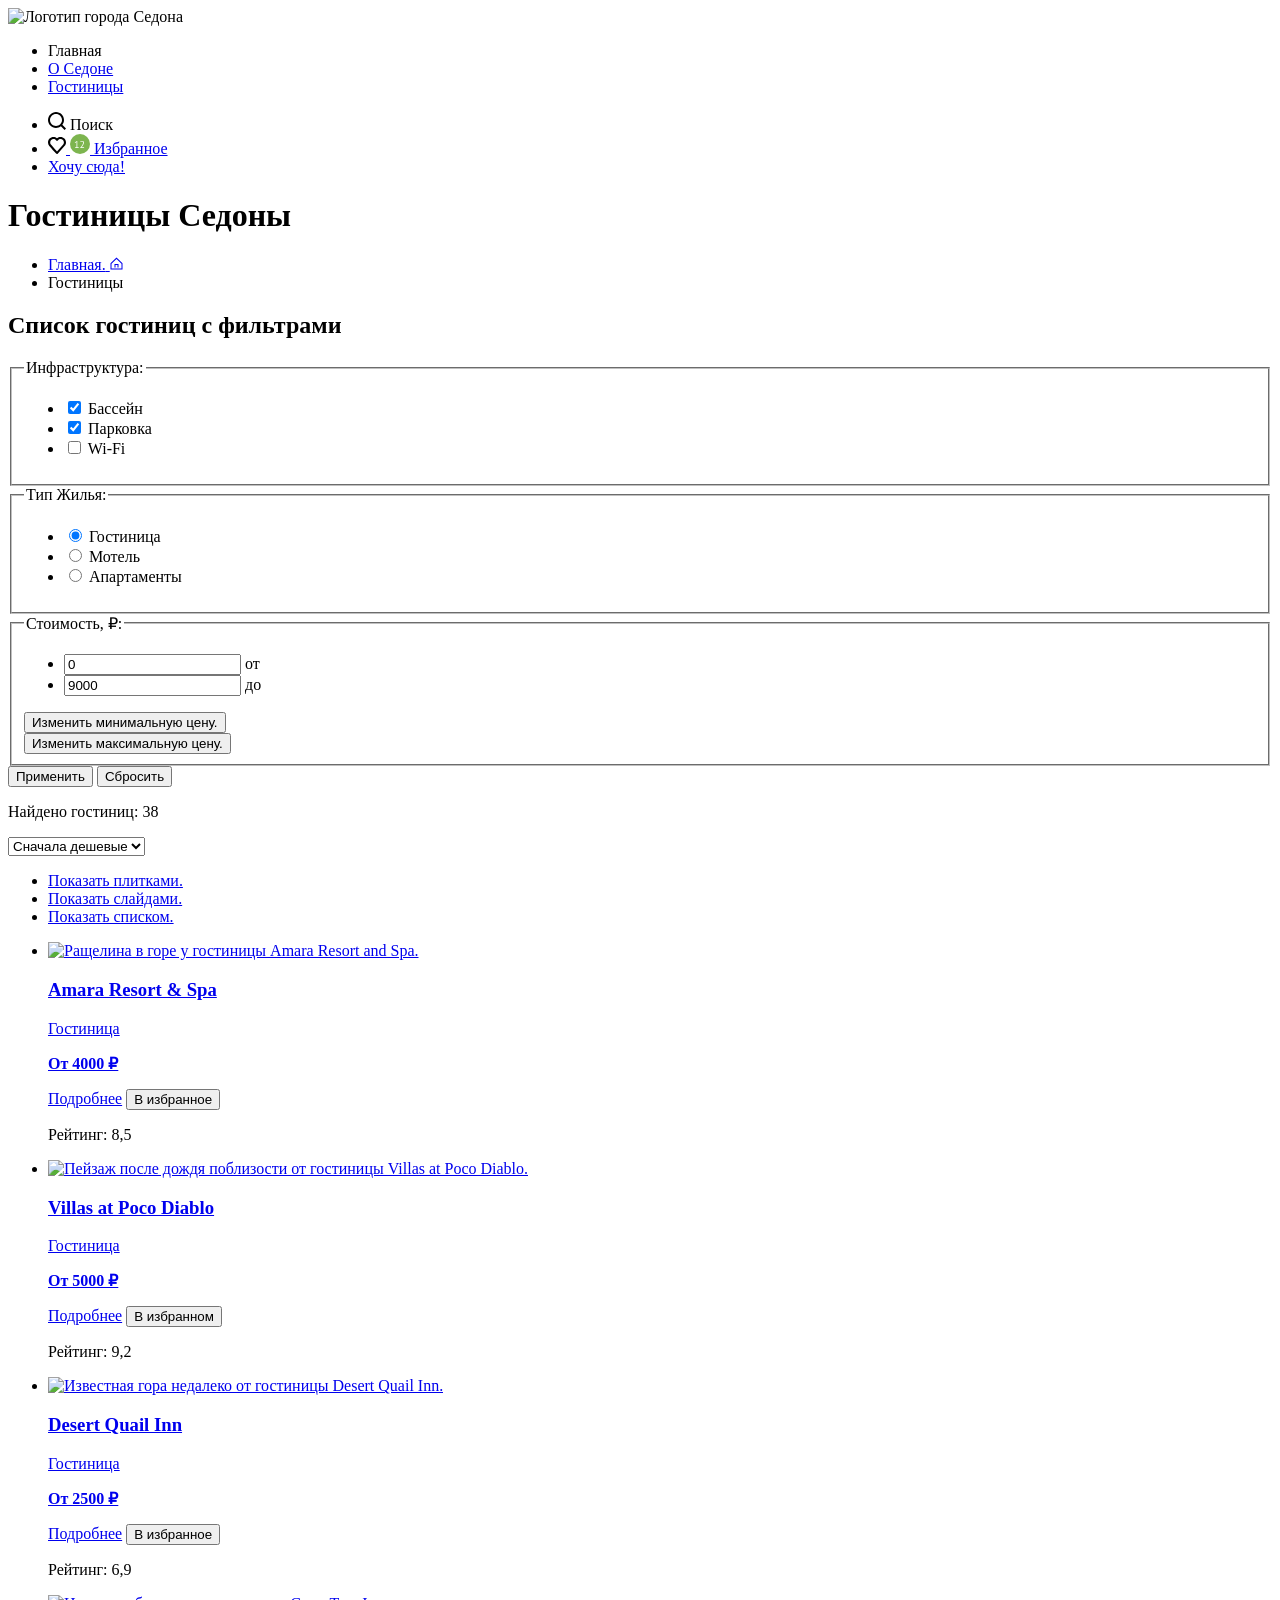
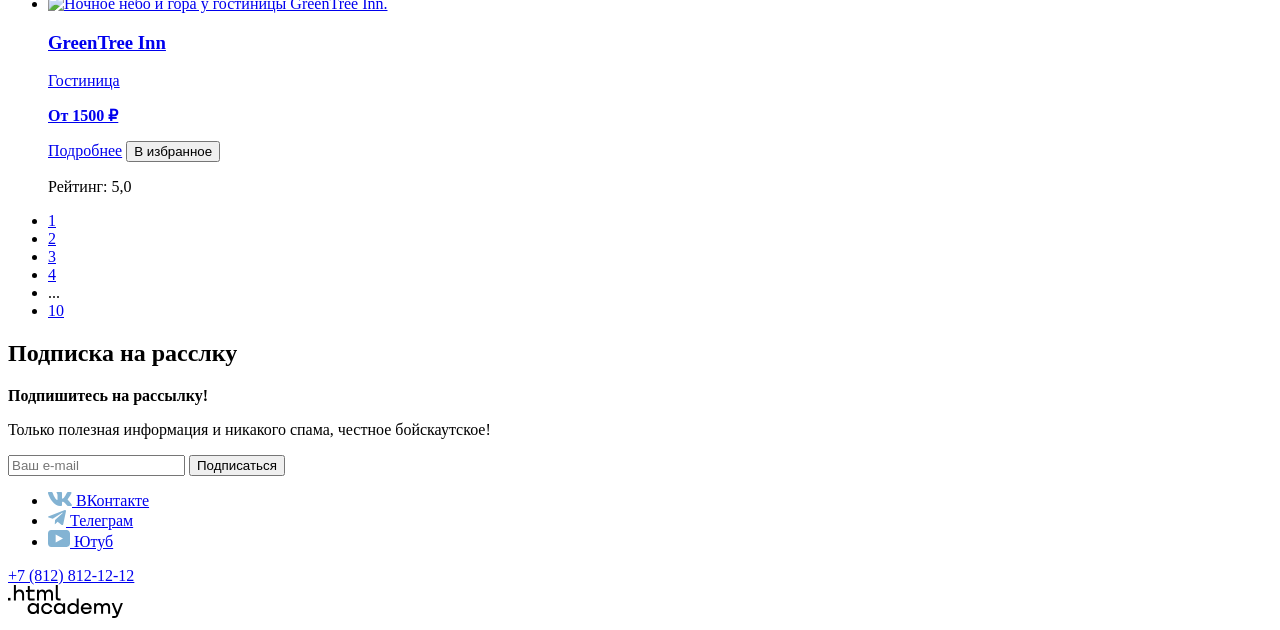
==== catalog.html @ c6ffb378 "добавлен catalog.html" ====
<!doctype html>
<html lang="ru">
  <head>
    <meta charset="utf-8" />
    <title>HTML Academy: Седона</title>
    <link rel="icon" href="favicon.ico" />
    <link rel="icon" type="image/png" href="images/favicon.png" />
    <link rel="stylesheet" href="styles/styles.css" />
  </head>
  <body>
    <header class="catalog-header">
      <nav class="header-nav">
        <a class="header-logo"
          ><img
            width="102"
            height="84"
            class=""
            src="./img/logos/sedona-small.svg"
            alt="Логотип города Седона"
        /></a>
        <ul class="navigation-list">
          <li class="navigation-element list-element-selected">
            <a class="navigation-link">Главная</a>
          </li>
          <li class="navigation-element">
            <a class="navigation-link" href="./catalog.html">О Седоне</a>
          </li>
          <li class="navigation-element">
            <a class="navigation-link" href="./form.html">Гостиницы</a>
          </li>
        </ul>

        <ul class="navigation-list-icons">
          <li class="navigation-element">
            <a class="navigation-link"
              ><svg
                class="navigation-icon"
                width="18"
                height="18"
                viewBox="0 0 18 18"
                fill="none"
                xmlns="http://www.w3.org/2000/svg"
              >
                <path
                  d="M18 16.5083L14.3 12.8287C15.3 11.5359 16 9.8453 16 7.9558C16 3.58011 12.4 0 8 0C3.6 0 0 3.67956 0 8.05525C0 12.4309 3.6 16.011 8 16.011C9.8 16.011 11.5 15.4144 12.9 14.3204L16.6 18L18 16.5083ZM8 14.0221C4.7 14.0221 2 11.337 2 8.05525C2 4.77348 4.7 2.0884 8 2.0884C11.3 2.0884 14 4.77348 14 8.05525C14 11.337 11.3 14.0221 8 14.0221Z"
                  fill="black"
                />
              </svg>
              <span class="visually-hidden">Поиск</span>
            </a>
          </li>
          <li class="navigation-element">
            <a class="navigation-link" href="./catalog.html">
              <svg
                class="navigation-icon"
                width="18"
                height="17"
                viewBox="0 0 18 17"
                fill="none"
                xmlns="http://www.w3.org/2000/svg"
              >
                <path
                  d="M8.9 17C8.6 17 8.3 16.9 8.1 16.6C2.7 10.5 1.4 9.1 1.1 8.7C0.4 7.8 0 6.6 0 5.4C0 2.4 2.4 0 5.5 0C6.8 0 8 0.5 9 1.3C10 0.5 11.3 0 12.5 0C15.5 0 18 2.4 18 5.4C18 6.7 17.5 7.9 16.7 8.8L9.7 16.7C9.5 16.9 9.3 17 8.9 17ZM2.9 7.5C3.2 7.9 6.4 11.5 9 14.4L15.2 7.4C15.7 6.9 15.9 6.2 15.9 5.4C15.9 3.6 14.4 2.1 12.6 2.1C11.6 2.1 10.6 2.6 9.9 3.4C9.6 3.7 9.3 3.8 9 3.8C8.7 3.8 8.4 3.6 8.2 3.4C7.5 2.6 6.5 2.1 5.5 2.1C3.7 2.1 2.2 3.6 2.2 5.4C2.1 6.3 2.5 7 2.9 7.5C2.8 7.5 2.8 7.5 2.9 7.5Z"
                  fill="black"
                />
              </svg>
              <svg
                width="20"
                height="20"
                viewBox="0 0 20 20"
                fill="none"
                xmlns="http://www.w3.org/2000/svg"
              >
                <rect width="20" height="20" rx="10" fill="#7DB54F" />
                <path
                  d="M5.13078 13.26H6.53078V8.42L6.63078 7.83L6.23078 8.3L5.13078 9.09L4.75078 8.58L6.95078 6.88H7.31078V13.26H8.68078V14H5.13078V13.26ZM13.96 8.59C13.96 8.94333 13.8933 9.30667 13.76 9.68C13.6333 10.0467 13.4633 10.4167 13.25 10.79C13.0433 11.1633 12.81 11.53 12.55 11.89C12.29 12.2433 12.03 12.58 11.77 12.9L11.28 13.33V13.37L11.92 13.26H14.1V14H10.12V13.71C10.2667 13.5567 10.4433 13.3667 10.65 13.14C10.8567 12.9133 11.07 12.6633 11.29 12.39C11.5167 12.11 11.7367 11.8167 11.95 11.51C12.17 11.1967 12.3667 10.88 12.54 10.56C12.72 10.24 12.8633 9.92333 12.97 9.61C13.0767 9.29667 13.13 9 13.13 8.72C13.13 8.39333 13.0367 8.12333 12.85 7.91C12.6633 7.69 12.38 7.58 12 7.58C11.7467 7.58 11.5 7.63333 11.26 7.74C11.02 7.84 10.8133 7.95667 10.64 8.09L10.31 7.52C10.5433 7.32 10.82 7.16333 11.14 7.05C11.46 6.93667 11.8033 6.88 12.17 6.88C12.4567 6.88 12.71 6.92333 12.93 7.01C13.15 7.09 13.3367 7.20667 13.49 7.36C13.6433 7.51333 13.76 7.69667 13.84 7.91C13.92 8.11667 13.96 8.34333 13.96 8.59Z"
                  fill="white"
                />
              </svg>

              <span class="visually-hidden">Избранное</span>
            </a>
          </li>
          <li class="navigation-element">
            <a class="button navigation-link want-here-link" href="./form.html">
              Хочу сюда!
            </a>
          </li>
        </ul>
      </nav>
    </header>
    <main class="main-container main-inner">
      <header class="inner-header">
        <h1 class="inner-header-title">Гостиницы Седоны</h1>
        <ul class="breadcrumbs">
          <li class="breadcrumbs-item">
            <a class="breadcrumbs-link" href="index.html">
              <span class="visually-hidden">Главная.</span>
              <svg
                class="breadcrumbs-icon"
                aria-hidden="true"
                focusable="false"
                width="13"
                height="13"
                viewBox="0 0 13 13"
                role="img"
                fill="currentColor"
                xmlns="http://www.w3.org/2000/svg"
              >
                <path
                  d="m6.5.5-6 5.8v6.2h12V6.3L6.5.5Zm5 11h-10V6.7l5-4.8 5 4.8v4.8Z"
                />
                <path d="M4.5 10.5h1V8h2v2.5h1V7h-4v3.5Z" />
              </svg>
            </a>
          </li>
          <li class="breadcrumbs-item">
            <a class="breadcrumbs-link">Гостиницы</a>
          </li>
        </ul>
        <h2 class="visually-hidden">Список гостиниц с фильтрами</h2>
        <form
          class="catalog-filter"
          action="https://echo.htmlacademy.ru/"
          method="get"
        >
          <fieldset class="catalog-filter-group catalog-filter-infrastructure">
            <legend class="catalog-filter-title">Инфраструктура:</legend>
            <ul class="catalog-filter-list">
              <li class="catalog-filter-item">
                <label class="control">
                  <input
                    class="control-input visually-hidden"
                    type="checkbox"
                    name="swimming-pool"
                    checked
                  />
                  <span class="control-mark"></span>
                  <span class="control-label">Бассейн</span>
                </label>
              </li>
              <li class="catalog-filter-item">
                <label class="control">
                  <input
                    class="control-input visually-hidden"
                    type="checkbox"
                    name="parking"
                    checked
                  />
                  <span class="control-mark"></span>
                  <span class="control-label">Парковка</span>
                </label>
              </li>
              <li class="catalog-filter-item">
                <label class="control">
                  <input
                    class="control-input visually-hidden"
                    type="checkbox"
                    name="wi-fi"
                  />
                  <span class="control-mark"></span>
                  <span class="control-label">Wi-Fi</span>
                </label>
              </li>
            </ul>
          </fieldset>
          <fieldset class="catalog-filter-group catalog-filter-type">
            <legend class="catalog-filter-title">Тип Жилья:</legend>
            <ul class="catalog-filter-list">
              <li class="catalog-filter-item">
                <label class="control">
                  <input
                    class="control-input visually-hidden"
                    type="radio"
                    name="type-of-housing"
                    value="hotel"
                    checked
                  />
                  <span class="control-mark"></span>
                  <span class="control-label">Гостиница</span>
                </label>
              </li>
              <li class="catalog-filter-item">
                <label class="control">
                  <input
                    class="control-input visually-hidden"
                    type="radio"
                    name="type-of-housing"
                    value="motel"
                  />
                  <span class="control-mark"></span>
                  <span class="control-label">Мотель</span>
                </label>
              </li>
              <li class="catalog-filter-item">
                <label class="control">
                  <input
                    class="control-input visually-hidden"
                    type="radio"
                    name="type-of-housing"
                    value="flat"
                  />
                  <span class="control-mark"></span>
                  <span class="control-label">Апартаменты</span>
                </label>
              </li>
            </ul>
          </fieldset>
          <fieldset class="catalog-filter-group catalog-filter-cost">
            <legend class="catalog-filter-title">Стоимость, &#8381;:</legend>
            <div class="range">
              <ul class="range-inputs-list">
                <li class="range-inputs-item">
                  <input
                    type="number"
                    class="range-field range-field-min"
                    id="range-field-min"
                    value="0"
                    name="range-field-min"
                  />
                  <label class="range-label" for="range-field-min">от</label>
                </li>
                <li class="range-inputs-item">
                  <input
                    type="number"
                    class="range-field range-field-max"
                    id="range-field-max"
                    value="9000"
                    name="range-field-max"
                  />
                  <label class="range-label" for="range-field-max">до</label>
                </li>
              </ul>
              <div class="range-scale">
                <div class="range-bar" style="left: 0; width: 227px">
                  <button class="range-toggle toggle-min" type="button">
                    <span class="visually-hidden"
                      >Изменить минимальную цену.</span
                    >
                  </button>
                  <button class="range-toggle toggle-max" type="button">
                    <span class="visually-hidden"
                      >Изменить максимальную цену.</span
                    >
                  </button>
                </div>
              </div>
            </div>
          </fieldset>
          <div class="filter-send-form">
            <button class="button button-agree" type="submit">Применить</button>
            <button class="button button-reset" type="reset">Сбросить</button>
          </div>
        </form>
      </header>
      <section class="catalog-products">
        <div class="catalog-products-sort">
          <p class="select-result">Найдено гостиниц: 38</p>
          <div class="select-wrapper">
            <select class="select-control" aria-label="Сортировка">
              <option value="cheap">Сначала дешевые</option>
            </select>
          </div>
          <ul class="catalog-view-list">
            <li class="catalog-view-item">
              <a
                class="button-show button-show-tile button-show-current"
                href="#"
              >
                <span class="visually-hidden">Показать плитками.</span>
              </a>
            </li>
            <li class="catalog-view-item">
              <a class="button-show button-show-slide" href="#">
                <span class="visually-hidden">Показать слайдами.</span>
              </a>
            </li>
            <li class="catalog-view-item">
              <a class="button-show button-show-list" href="#">
                <span class="visually-hidden">Показать списком.</span>
              </a>
            </li>
          </ul>
        </div>
        <ul class="product-list">
          <li class="product-card">
            <a class="product-card-link" href="#">
              <img
                class="product-card-image"
                src="images/catalog/hotel-1.jpg"
                width="300"
                height="212"
                alt="Ращелина в горе у гостиницы Amara Resort and Spa."
              />
              <h3 class="product-card-title">Amara Resort & Spa</h3>
              <div class="product-card-wrapper">
                <p class="product-card-type">Гостиница</p>
                <p class="product-card-prise">
                  <b class="product-card-prise-mark">От 4000 &#8381;</b>
                </p>
              </div>
            </a>
            <a class="button button-detailed" href="#">Подробнее</a>
            <button class="button button-favorite" type="button">
              В избранное
            </button>
            <div class="product-rating rating-4"></div>
            <p class="button button-rating">Рейтинг: 8,5</p>
          </li>
          <li class="product-card">
            <a class="product-card-link" href="#">
              <img
                class="product-card-image"
                src="images/catalog/hotel-2.jpg"
                width="300"
                height="212"
                alt="Пейзаж после дождя поблизости от гостиницы Villas at Poco Diablo."
              />
              <h3 class="product-card-title">Villas at Poco Diablo</h3>
              <div class="product-card-wrapper">
                <p class="product-card-type">Гостиница</p>
                <p class="product-card-prise">
                  <b class="product-card-prise-mark">От 5000 &#8381;</b>
                </p>
              </div>
            </a>
            <a class="button button-detailed" href="#">Подробнее</a>
            <button class="button button-favorite-added" type="button">
              В избранном
            </button>
            <div class="product-rating rating-4"></div>
            <p class="button button-rating">Рейтинг: 9,2</p>
          </li>
          <li class="product-card">
            <a class="product-card-link" href="#">
              <img
                class="product-card-image"
                src="images/catalog/hotel-3.jpg"
                width="300"
                height="212"
                alt="Известная гора недалеко от гостиницы Desert Quail Inn."
              />
              <h3 class="product-card-title">Desert Quail Inn</h3>
              <div class="product-card-wrapper">
                <p class="product-card-type">Гостиница</p>
                <p class="product-card-prise">
                  <b class="product-card-prise-mark">От 2500 &#8381;</b>
                </p>
              </div>
            </a>
            <a class="button button-detailed" href="#">Подробнее</a>
            <button class="button button-favorite" type="button">
              В избранное
            </button>
            <div class="product-rating rating-3"></div>
            <p class="button button-rating">Рейтинг: 6,9</p>
          </li>
          <li class="product-card">
            <a class="product-card-link" href="#">
              <img
                class="product-card-image"
                src="images/catalog/hotel-4.jpg"
                width="300"
                height="212"
                alt="Ночное небо и гора у гостиницы GreenTree Inn."
              />
              <h3 class="product-card-title">GreenTree Inn</h3>
              <div class="product-card-wrapper">
                <p class="product-card-type">Гостиница</p>
                <p class="product-card-prise">
                  <b class="product-card-prise-mark">От 1500 &#8381;</b>
                </p>
              </div>
            </a>
            <a class="button button-detailed" href="#">Подробнее</a>
            <button class="button button-favorite" type="button">
              В избранное
            </button>
            <div class="product-rating rating-2"></div>
            <p class="button button-rating">Рейтинг: 5,0</p>
          </li>
        </ul>
        <ul class="pagination">
          <li class="pagination-item">
            <a class="pagination-link pagination-link-current" href="#">1</a>
          </li>
          <li class="pagination-item">
            <a class="pagination-link" href="#">2</a>
          </li>
          <li class="pagination-item">
            <a class="pagination-link" href="#">3</a>
          </li>
          <li class="pagination-item">
            <a class="pagination-link" href="#">4</a>
          </li>
          <li class="pagination-item">
            <span class="pagination-link pagination-ellipsis">...</span>
          </li>
          <li class="pagination-item">
            <a class="pagination-link" href="#">10</a>
          </li>
        </ul>
      </section>
      <section class="subscribtion">
        <h2 class="visually-hidden">Подписка на расслку</h2>

        <b class="find-hotel-title">Подпишитесь на рассылку!</b>
        <p class="find-hotel-bridge">
          Только полезная информация и никакого спама, честное бойскаутское!
        </p>

        <form
          class="subscribtion-form"
          action="https://echo.htmlacademy.ru/"
          method="post"
        >
          <label for="subscribtion-email"></label>
          <input
            class="field"
            placeholder="Ваш e-mail"
            type="email"
            name="subscribtion-email"
            id="subscribtion-email"
            required
          />
          <button class="button subscribtion-button" type="submit">
            Подписаться
          </button>
        </form>
      </section>
    </main>
    <footer class="catalog-footer">
      <section class="footer-social">
        <ul class="footer-social-list">
          <li class="footer-social-item">
            <a class="footer-social-logo" href="https://vk.com/htmlacademy">
              <svg
                class="footer-social-logo"
                width="24"
                height="14"
                viewBox="0 0 24 14"
                fill="none"
                xmlns="http://www.w3.org/2000/svg"
              >
                <path
                  fill-rule="evenodd"
                  clip-rule="evenodd"
                  d="M23.45 0.948C23.616 0.402 23.45 0 22.655 0H20.03C19.362 0 19.054 0.347 18.887 0.73C18.887 0.73 17.552 3.926 15.661 6.002C15.049 6.604 14.771 6.795 14.437 6.795C14.27 6.795 14.019 6.604 14.019 6.057V0.948C14.019 0.292 13.835 0 13.279 0H9.151C8.734 0 8.483 0.304 8.483 0.593C8.483 1.214 9.429 1.358 9.526 3.106V6.904C9.526 7.737 9.373 7.888 9.039 7.888C8.149 7.888 5.984 4.677 4.699 1.003C4.45 0.288 4.198 0 3.527 0H0.9C0.15 0 0 0.347 0 0.73C0 1.412 0.89 4.8 4.145 9.281C6.315 12.341 9.37 14 12.153 14C13.822 14 14.028 13.632 14.028 12.997V10.684C14.028 9.947 14.186 9.8 14.715 9.8C15.105 9.8 15.772 9.992 17.33 11.467C19.11 13.216 19.403 14 20.405 14H23.03C23.78 14 24.156 13.632 23.94 12.904C23.702 12.18 22.852 11.129 21.725 9.882C21.113 9.172 20.195 8.407 19.916 8.024C19.527 7.533 19.638 7.314 19.916 6.877C19.916 6.877 23.116 2.451 23.449 0.948H23.45Z"
                  fill="#83B3D3"
                />
              </svg>

              <span class="visually-hidden">ВКонтакте</span>
            </a>
          </li>
          <li class="footer-social-item">
            <a class="footer-social-logo" href="https://t.me/htmlacademy">
              <svg
                class="footer-social-logo"
                width="18"
                height="16"
                viewBox="0 0 18 16"
                fill="none"
                xmlns="http://www.w3.org/2000/svg"
              >
                <path
                  d="M16.785 0.0992597L0.840489 6.24776C-0.247661 6.68481 -0.241365 7.29184 0.640845 7.56253L4.73445 8.83953L14.2058 2.8637C14.6537 2.59121 15.0629 2.7378 14.7265 3.03636L7.05283 9.96185H7.05103L7.05283 9.96275L6.77045 14.1823C7.18413 14.1823 7.36669 13.9925 7.59871 13.7686L9.58705 11.8351L13.7229 14.89C14.4855 15.31 15.0332 15.0941 15.2229 14.1841L17.9379 1.38885C18.2158 0.274623 17.5126 -0.229883 16.785 0.0992597Z"
                  fill="#83B3D3"
                />
              </svg>

              <span class="visually-hidden">Телеграм</span>
            </a>
          </li>
          <li class="footer-social-item">
            <a
              class="footer-social-logo"
              href="https://www.youtube.com/user/htmlacademyru"
            >
              <svg
                class="footer-social-logo"
                width="22"
                height="17"
                viewBox="0 0 22 17"
                fill="none"
                xmlns="http://www.w3.org/2000/svg"
              >
                <path
                  d="M18.607 0H3.17413C1.31343 0 0 1.59375 0 3.4V13.4937C0 15.4062 1.31343 17 3.17413 17H18.8259C20.4677 17 22 15.4062 22 13.6V3.4C21.7811 1.59375 20.4677 0 18.607 0ZM7.66169 12.5375V4.4625L14.995 8.5L7.66169 12.5375Z"
                  fill="#83B3D3"
                />
              </svg>

              <span class="visually-hidden">Ютуб</span>
            </a>
          </li>
        </ul>
      </section>

      <section class="footer-phone">
        <a href="tel:+78128121212">+7 (812) 812-12-12</a>
      </section>
      <section class="footer-logo">
        <svg
          width="115"
          height="33"
          viewBox="0 0 115 33"
          fill="none"
          xmlns="http://www.w3.org/2000/svg"
        >
          <path d="M0 12.9V15.5H2.5V12.9H0Z" fill="black" />
          <path
            d="M11.6 4.5C10 4.5 8.8 5.2 8 6.2H7.9V0H5.9V15.5H7.9V10.2C7.9 8.1 9.2 6.6 11.2 6.6C13 6.6 14.1 8 14.1 9.8V15.5H16.1V9.4C16.2 6.4 14.3 4.5 11.6 4.5Z"
            fill="black"
          />
          <path
            d="M26.6 4.8H21.8V1.1H19.8V4.9H17.9V6.9H19.8V12.9C19.8 14.6 20.8 15.6 22.5 15.6H26.6V13.6H22.9C22.2 13.6 21.8 13.2 21.8 12.5V6.8H26.6V4.8Z"
            fill="black"
          />
          <path
            d="M41.1 4.6C39.5 4.6 38.2 5.4 37.6 6.7H37.5C36.9 5.5 35.7 4.6 34.1 4.6C32.7 4.6 31.6 5.4 31 6.4H30.9V4.8H29V15.4H31V10C31 8 32 6.5 33.6 6.5C35.1 6.5 36 7.5 36 9.1V15.4H38V9.8C38 7.4 39.4 6.5 40.6 6.5C42.1 6.5 43 7.5 43 9.1V15.4H45V8.9C45.1 6.4 43.6 4.6 41.1 4.6Z"
            fill="black"
          />
          <path
            d="M47.8 12.7C47.8 14.4 48.8 15.4 50.6 15.4H52.6V13.4H50.9C50.2 13.4 49.8 13 49.8 12.3V0H47.8V12.7Z"
            fill="black"
          />
          <path
            d="M28.9 19.7C28 18.6 26.7 17.9 25 17.9C21.9 17.9 19.6 20.2 19.6 23.5C19.6 26.8 21.9 29.1 25 29.1C26.8 29.1 28 28.3 28.8 27.2H28.9V28.8H30.9V18.2H28.9V19.7ZM25.3 27.1C23.1 27.1 21.7 25.5 21.7 23.5C21.7 21.5 23.1 19.9 25.3 19.9C27.5 19.9 28.9 21.5 28.9 23.5C28.9 25.4 27.5 27.1 25.3 27.1Z"
            fill="black"
          />
          <path
            d="M44.2 22C43.7 19.6 41.6 17.9 38.8 17.9C35.4 17.9 33.2 20.4 33.2 23.5C33.2 26.6 35.4 29.1 38.8 29.1C41.6 29.1 43.7 27.3 44.2 24.9H42.1C41.7 26.2 40.4 27.2 38.8 27.2C36.6 27.2 35.2 25.6 35.2 23.6C35.2 21.6 36.6 20 38.8 20C40.4 20 41.6 21 42.1 22.2H44.2V22Z"
            fill="black"
          />
          <path
            d="M55.1 19.7C54.2 18.6 52.9 17.9 51.2 17.9C48.1 17.9 45.8 20.2 45.8 23.5C45.8 26.8 48.1 29.1 51.2 29.1C53 29.1 54.2 28.3 55 27.2H55.1V28.8H57.1V18.2H55.1V19.7ZM51.5 27.1C49.3 27.1 47.9 25.5 47.9 23.5C47.9 21.5 49.3 19.9 51.5 19.9C53.7 19.9 55.1 21.5 55.1 23.5C55.1 25.4 53.6 27.1 51.5 27.1Z"
            fill="black"
          />
          <path
            d="M68.7 19.8C67.8 18.7 66.5 17.9 64.8 17.9C61.7 17.9 59.4 20.2 59.4 23.5C59.4 26.8 61.6 29.1 64.8 29.1C66.5 29.1 67.8 28.3 68.6 27.3H68.7V28.8H70.7V13.4H68.7V19.8ZM65.1 27.1C62.9 27.1 61.5 25.5 61.5 23.5C61.5 21.5 62.9 19.9 65.1 19.9C67.3 19.9 68.7 21.5 68.7 23.5C68.6 25.5 67.2 27.1 65.1 27.1Z"
            fill="black"
          />
          <path
            d="M78.3 17.9C75 17.9 72.8 20.4 72.8 23.5C72.8 26.5 74.9 29.1 78.3 29.1C80.8 29.1 82.8 27.8 83.5 25.5H81.4C80.9 26.5 79.8 27.1 78.4 27.1C76.5 27.1 75.1 25.8 75 24.2H83.8C84 20.6 81.8 17.9 78.3 17.9ZM78.3 19.8C80 19.8 81.3 20.8 81.6 22.4H75.1C75.4 20.9 76.6 19.8 78.3 19.8Z"
            fill="black"
          />
          <path
            d="M98.2 17.9C96.6 17.9 95.3 18.7 94.6 19.9H94.5C93.9 18.7 92.7 17.9 91.1 17.9C89.7 17.9 88.6 18.6 88 19.7V18.2H86.1V28.8H88.1V23.4C88.1 21.4 89.1 20 90.7 19.9C92.2 19.9 93.1 20.9 93.1 22.5V28.8H95.1V23.2C95.1 20.8 96.5 19.9 97.7 19.9C99.2 19.9 100.1 20.9 100.1 22.5V28.8H102.1V22.3C102.2 19.7 100.7 17.9 98.2 17.9Z"
            fill="black"
          />
          <path
            d="M109.4 27L105.8 18.1H103.6L108.4 29.7C108.1 30.6 107.7 30.9 106.7 30.9H104.2V32.9H106.7C108.5 32.9 109.5 32.1 110.2 30.3L114.9 18.1H112.8L109.4 27Z"
            fill="black"
          />
        </svg>
      </section>
    </footer>
  </body>
</html>
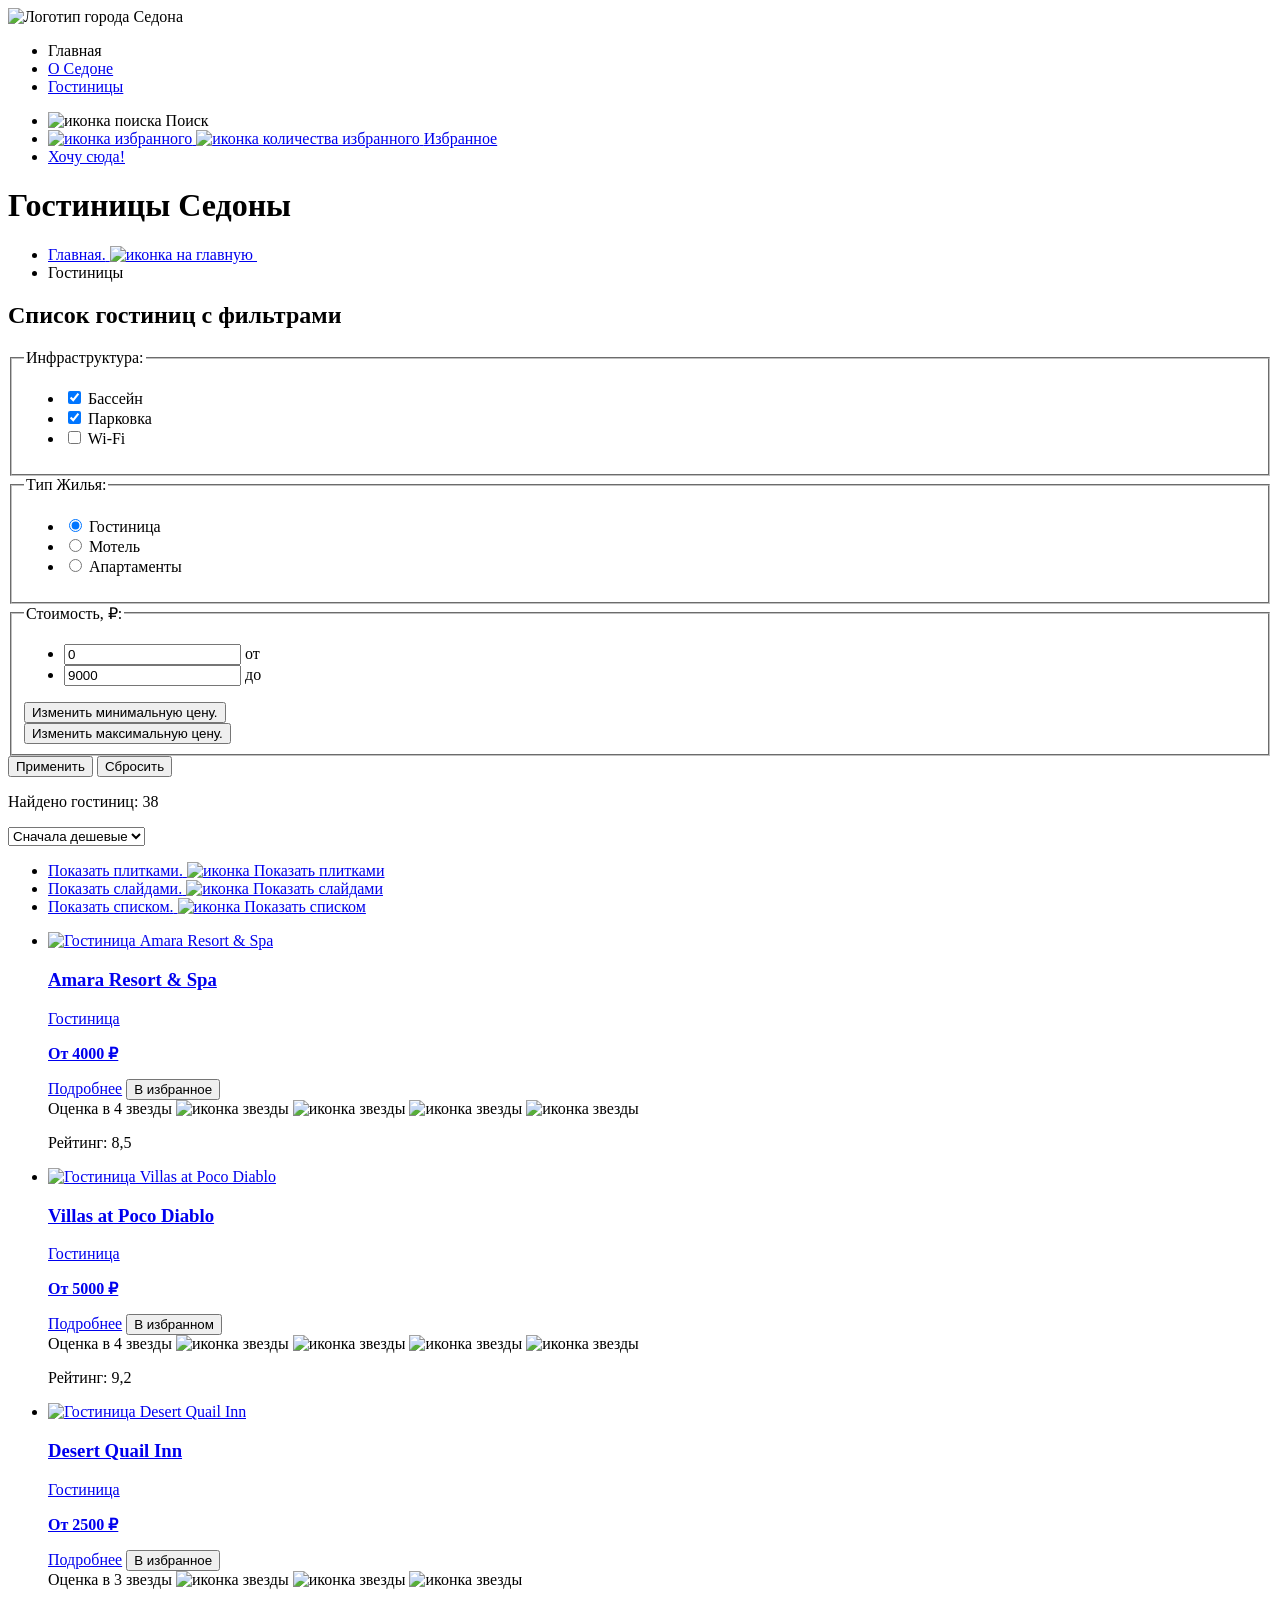
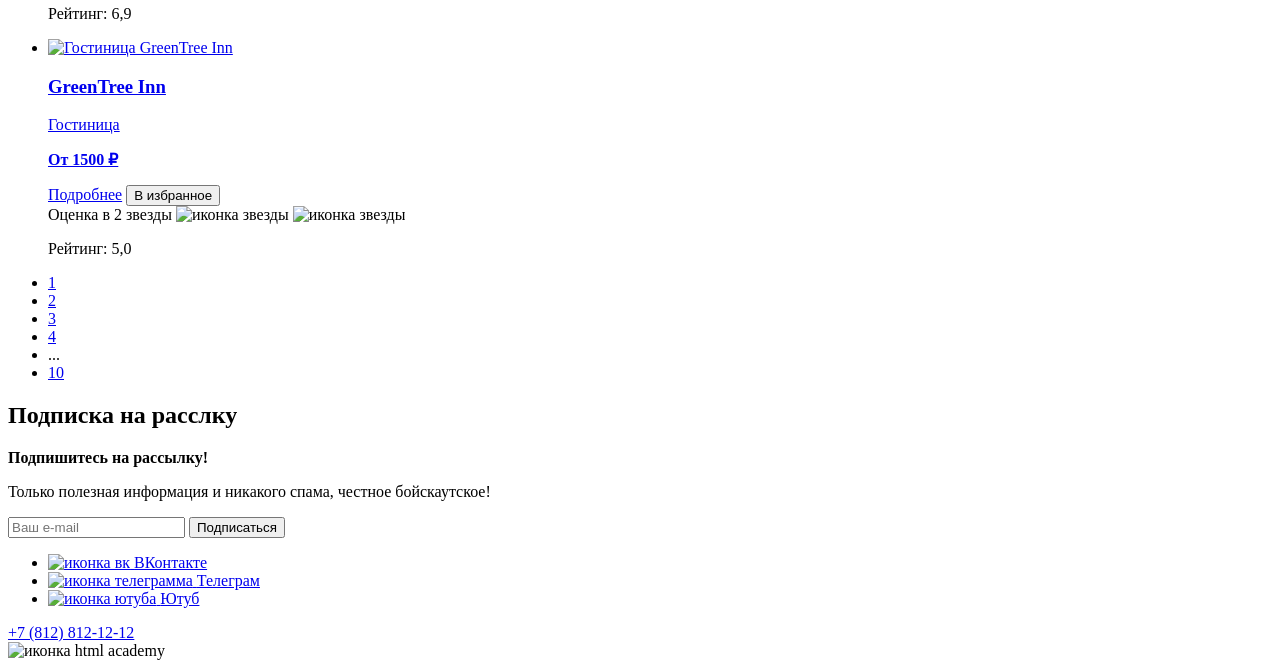
==== commit b62ab8eb: "изображения добавлены в каталог" ====
--- a/catalog.html
+++ b/catalog.html
@@ -8,75 +8,61 @@
     <link rel="stylesheet" href="styles/styles.css" />
   </head>
   <body>
-    <header class="catalog-header">
+    <header class="catalog-header" data-test="header">
       <nav class="header-nav">
         <a class="header-logo"
           ><img
-            width="102"
-            height="84"
-            class=""
-            src="./img/logos/sedona-small.svg"
+            class="navigation-img"
+            src="images/logo.png"
+            width="140"
+            height="70"
             alt="Логотип города Седона"
         /></a>
         <ul class="navigation-list">
-          <li class="navigation-element list-element-selected">
+          <li class="navigation-element">
             <a class="navigation-link">Главная</a>
           </li>
           <li class="navigation-element">
-            <a class="navigation-link" href="./catalog.html">О Седоне</a>
+            <a class="navigation-link" href="#">О Седоне</a>
           </li>
           <li class="navigation-element">
-            <a class="navigation-link" href="./form.html">Гостиницы</a>
+            <a
+              class="navigation-link list-element-selected"
+              href="./catalog.html"
+              >Гостиницы</a
+            >
           </li>
         </ul>
 
         <ul class="navigation-list-icons">
           <li class="navigation-element">
             <a class="navigation-link"
-              ><svg
-                class="navigation-icon"
+              ><img
+                class="search-logo"
+                src="images/search.svg"
                 width="18"
                 height="18"
-                viewBox="0 0 18 18"
-                fill="none"
-                xmlns="http://www.w3.org/2000/svg"
-              >
-                <path
-                  d="M18 16.5083L14.3 12.8287C15.3 11.5359 16 9.8453 16 7.9558C16 3.58011 12.4 0 8 0C3.6 0 0 3.67956 0 8.05525C0 12.4309 3.6 16.011 8 16.011C9.8 16.011 11.5 15.4144 12.9 14.3204L16.6 18L18 16.5083ZM8 14.0221C4.7 14.0221 2 11.337 2 8.05525C2 4.77348 4.7 2.0884 8 2.0884C11.3 2.0884 14 4.77348 14 8.05525C14 11.337 11.3 14.0221 8 14.0221Z"
-                  fill="black"
-                />
-              </svg>
+                alt="иконка поиска"
+              />
               <span class="visually-hidden">Поиск</span>
             </a>
           </li>
           <li class="navigation-element">
             <a class="navigation-link" href="./catalog.html">
-              <svg
-                class="navigation-icon"
-                width="18"
-                height="17"
-                viewBox="0 0 18 17"
-                fill="none"
-                xmlns="http://www.w3.org/2000/svg"
-              >
-                <path
-                  d="M8.9 17C8.6 17 8.3 16.9 8.1 16.6C2.7 10.5 1.4 9.1 1.1 8.7C0.4 7.8 0 6.6 0 5.4C0 2.4 2.4 0 5.5 0C6.8 0 8 0.5 9 1.3C10 0.5 11.3 0 12.5 0C15.5 0 18 2.4 18 5.4C18 6.7 17.5 7.9 16.7 8.8L9.7 16.7C9.5 16.9 9.3 17 8.9 17ZM2.9 7.5C3.2 7.9 6.4 11.5 9 14.4L15.2 7.4C15.7 6.9 15.9 6.2 15.9 5.4C15.9 3.6 14.4 2.1 12.6 2.1C11.6 2.1 10.6 2.6 9.9 3.4C9.6 3.7 9.3 3.8 9 3.8C8.7 3.8 8.4 3.6 8.2 3.4C7.5 2.6 6.5 2.1 5.5 2.1C3.7 2.1 2.2 3.6 2.2 5.4C2.1 6.3 2.5 7 2.9 7.5C2.8 7.5 2.8 7.5 2.9 7.5Z"
-                  fill="black"
-                />
-              </svg>
-              <svg
-                width="20"
-                height="20"
-                viewBox="0 0 20 20"
-                fill="none"
-                xmlns="http://www.w3.org/2000/svg"
-              >
-                <rect width="20" height="20" rx="10" fill="#7DB54F" />
-                <path
-                  d="M5.13078 13.26H6.53078V8.42L6.63078 7.83L6.23078 8.3L5.13078 9.09L4.75078 8.58L6.95078 6.88H7.31078V13.26H8.68078V14H5.13078V13.26ZM13.96 8.59C13.96 8.94333 13.8933 9.30667 13.76 9.68C13.6333 10.0467 13.4633 10.4167 13.25 10.79C13.0433 11.1633 12.81 11.53 12.55 11.89C12.29 12.2433 12.03 12.58 11.77 12.9L11.28 13.33V13.37L11.92 13.26H14.1V14H10.12V13.71C10.2667 13.5567 10.4433 13.3667 10.65 13.14C10.8567 12.9133 11.07 12.6633 11.29 12.39C11.5167 12.11 11.7367 11.8167 11.95 11.51C12.17 11.1967 12.3667 10.88 12.54 10.56C12.72 10.24 12.8633 9.92333 12.97 9.61C13.0767 9.29667 13.13 9 13.13 8.72C13.13 8.39333 13.0367 8.12333 12.85 7.91C12.6633 7.69 12.38 7.58 12 7.58C11.7467 7.58 11.5 7.63333 11.26 7.74C11.02 7.84 10.8133 7.95667 10.64 8.09L10.31 7.52C10.5433 7.32 10.82 7.16333 11.14 7.05C11.46 6.93667 11.8033 6.88 12.17 6.88C12.4567 6.88 12.71 6.92333 12.93 7.01C13.15 7.09 13.3367 7.20667 13.49 7.36C13.6433 7.51333 13.76 7.69667 13.84 7.91C13.92 8.11667 13.96 8.34333 13.96 8.59Z"
-                  fill="white"
-                />
-              </svg>
+              <img
+                class="search-logo"
+                src="images/heart.svg"
+                width="18"
+                height="18"
+                alt="иконка избранного"
+              />
+              <img
+                class="favorites-count-logo"
+                src="images/favorites-count.svg"
+                width="18"
+                height="18"
+                alt="иконка количества избранного"
+              />
 
               <span class="visually-hidden">Избранное</span>
             </a>
@@ -89,35 +75,35 @@
         </ul>
       </nav>
     </header>
-    <main class="main-container main-inner">
+    <main class="main-inner">
       <header class="inner-header">
         <h1 class="inner-header-title">Гостиницы Седоны</h1>
         <ul class="breadcrumbs">
           <li class="breadcrumbs-item">
             <a class="breadcrumbs-link" href="index.html">
               <span class="visually-hidden">Главная.</span>
-              <svg
-                class="breadcrumbs-icon"
-                aria-hidden="true"
-                focusable="false"
-                width="13"
-                height="13"
-                viewBox="0 0 13 13"
-                role="img"
-                fill="currentColor"
-                xmlns="http://www.w3.org/2000/svg"
-              >
-                <path
-                  d="m6.5.5-6 5.8v6.2h12V6.3L6.5.5Zm5 11h-10V6.7l5-4.8 5 4.8v4.8Z"
-                />
-                <path d="M4.5 10.5h1V8h2v2.5h1V7h-4v3.5Z" />
-              </svg>
+              <img
+                class="breadcrumbs-logo"
+                src="images/to-home.svg"
+                width="12"
+                height="12"
+                alt="иконка на главную"
+              />
+              <img
+                class="breadcrumbs-logo"
+                src="images/arrow-left.svg"
+                width="6"
+                height="10"
+                alt=""
+              />
             </a>
           </li>
           <li class="breadcrumbs-item">
             <a class="breadcrumbs-link">Гостиницы</a>
           </li>
         </ul>
+      </header>
+      <section class="catalog-products">
         <h2 class="visually-hidden">Список гостиниц с фильтрами</h2>
         <form
           class="catalog-filter"
@@ -252,8 +238,9 @@
             <button class="button button-reset" type="reset">Сбросить</button>
           </div>
         </form>
-      </header>
-      <section class="catalog-products">
+      </section>
+
+      <section class="catalog-products" data-test="catalog">
         <div class="catalog-products-sort">
           <p class="select-result">Найдено гостиниц: 38</p>
           <div class="select-wrapper">
@@ -268,16 +255,37 @@
                 href="#"
               >
                 <span class="visually-hidden">Показать плитками.</span>
+                <img
+                  class="show-type-logo"
+                  src="images/tile.svg"
+                  width="16"
+                  height="14"
+                  alt="иконка Показать плитками"
+                />
               </a>
             </li>
             <li class="catalog-view-item">
               <a class="button-show button-show-slide" href="#">
                 <span class="visually-hidden">Показать слайдами.</span>
+                <img
+                  class="show-type-logo"
+                  src="images/slide.svg"
+                  width="16"
+                  height="14"
+                  alt="иконка Показать слайдами"
+                />
               </a>
             </li>
             <li class="catalog-view-item">
               <a class="button-show button-show-list" href="#">
                 <span class="visually-hidden">Показать списком.</span>
+                <img
+                  class="show-type-logo"
+                  src="images/list.svg"
+                  width="16"
+                  height="14"
+                  alt="иконка Показать списком"
+                />
               </a>
             </li>
           </ul>
@@ -290,13 +298,13 @@
                 src="images/catalog/hotel-1.jpg"
                 width="300"
                 height="212"
-                alt="Ращелина в горе у гостиницы Amara Resort and Spa."
+                alt="Гостиница Amara Resort & Spa"
               />
               <h3 class="product-card-title">Amara Resort & Spa</h3>
               <div class="product-card-wrapper">
                 <p class="product-card-type">Гостиница</p>
-                <p class="product-card-prise">
-                  <b class="product-card-prise-mark">От 4000 &#8381;</b>
+                <p class="product-card-price">
+                  <b class="product-card-price-mark">От 4000 &#8381;</b>
                 </p>
               </div>
             </a>
@@ -304,9 +312,40 @@
             <button class="button button-favorite" type="button">
               В избранное
             </button>
-            <div class="product-rating rating-4"></div>
+            <div class="product-rating rating-4">
+              <span class="visually-hidden">Оценка в 4 звезды</span>
+              <img
+                class="product-rating-logo"
+                src="images/star.svg"
+                width="18"
+                height="17"
+                alt="иконка звезды"
+              />
+              <img
+                class="product-rating-logo"
+                src="images/star.svg"
+                width="18"
+                height="17"
+                alt="иконка звезды"
+              />
+              <img
+                class="product-rating-logo"
+                src="images/star.svg"
+                width="18"
+                height="17"
+                alt="иконка звезды"
+              />
+              <img
+                class="product-rating-logo"
+                src="images/star.svg"
+                width="18"
+                height="17"
+                alt="иконка звезды"
+              />
+            </div>
             <p class="button button-rating">Рейтинг: 8,5</p>
           </li>
+
           <li class="product-card">
             <a class="product-card-link" href="#">
               <img
@@ -314,7 +353,7 @@
                 src="images/catalog/hotel-2.jpg"
                 width="300"
                 height="212"
-                alt="Пейзаж после дождя поблизости от гостиницы Villas at Poco Diablo."
+                alt="Гостиница Villas at Poco Diablo"
               />
               <h3 class="product-card-title">Villas at Poco Diablo</h3>
               <div class="product-card-wrapper">
@@ -324,11 +363,41 @@
                 </p>
               </div>
             </a>
-            <a class="button button-detailed" href="#">Подробнее</a>
+            <a class="button bzutton-detailed" href="#">Подробнее</a>
             <button class="button button-favorite-added" type="button">
               В избранном
             </button>
-            <div class="product-rating rating-4"></div>
+            <div class="product-rating rating-4">
+              <span class="visually-hidden">Оценка в 4 звезды</span>
+              <img
+                class="product-rating-logo"
+                src="images/star.svg"
+                width="18"
+                height="17"
+                alt="иконка звезды"
+              />
+              <img
+                class="product-rating-logo"
+                src="images/star.svg"
+                width="18"
+                height="17"
+                alt="иконка звезды"
+              />
+              <img
+                class="product-rating-logo"
+                src="images/star.svg"
+                width="18"
+                height="17"
+                alt="иконка звезды"
+              />
+              <img
+                class="product-rating-logo"
+                src="images/star.svg"
+                width="18"
+                height="17"
+                alt="иконка звезды"
+              />
+            </div>
             <p class="button button-rating">Рейтинг: 9,2</p>
           </li>
           <li class="product-card">
@@ -338,7 +407,7 @@
                 src="images/catalog/hotel-3.jpg"
                 width="300"
                 height="212"
-                alt="Известная гора недалеко от гостиницы Desert Quail Inn."
+                alt="Гостиница Desert Quail Inn"
               />
               <h3 class="product-card-title">Desert Quail Inn</h3>
               <div class="product-card-wrapper">
@@ -352,7 +421,30 @@
             <button class="button button-favorite" type="button">
               В избранное
             </button>
-            <div class="product-rating rating-3"></div>
+            <div class="product-rating rating-3">
+              <span class="visually-hidden">Оценка в 3 звезды</span>
+              <img
+                class="product-rating-logo"
+                src="images/star.svg"
+                width="18"
+                height="17"
+                alt="иконка звезды"
+              />
+              <img
+                class="product-rating-logo"
+                src="images/star.svg"
+                width="18"
+                height="17"
+                alt="иконка звезды"
+              />
+              <img
+                class="product-rating-logo"
+                src="images/star.svg"
+                width="18"
+                height="17"
+                alt="иконка звезды"
+              />
+            </div>
             <p class="button button-rating">Рейтинг: 6,9</p>
           </li>
           <li class="product-card">
@@ -362,7 +454,7 @@
                 src="images/catalog/hotel-4.jpg"
                 width="300"
                 height="212"
-                alt="Ночное небо и гора у гостиницы GreenTree Inn."
+                alt="Гостиница GreenTree Inn"
               />
               <h3 class="product-card-title">GreenTree Inn</h3>
               <div class="product-card-wrapper">
@@ -376,7 +468,23 @@
             <button class="button button-favorite" type="button">
               В избранное
             </button>
-            <div class="product-rating rating-2"></div>
+            <div class="product-rating rating-2">
+              <span class="visually-hidden">Оценка в 2 звезды</span>
+              <img
+                class="product-rating-logo"
+                src="images/star.svg"
+                width="18"
+                height="17"
+                alt="иконка звезды"
+              />
+              <img
+                class="product-rating-logo"
+                src="images/star.svg"
+                width="18"
+                height="17"
+                alt="иконка звезды"
+              />
+            </div>
             <p class="button button-rating">Рейтинг: 5,0</p>
           </li>
         </ul>
@@ -401,7 +509,7 @@
           </li>
         </ul>
       </section>
-      <section class="subscribtion">
+      <section class="subscribtion" data-test="subscribe">
         <h2 class="visually-hidden">Подписка на расслку</h2>
 
         <b class="find-hotel-title">Подпишитесь на рассылку!</b>
@@ -429,45 +537,31 @@
         </form>
       </section>
     </main>
-    <footer class="catalog-footer">
+    <footer class="catalog-footer" data-test="footer">
       <section class="footer-social">
         <ul class="footer-social-list">
           <li class="footer-social-item">
             <a class="footer-social-logo" href="https://vk.com/htmlacademy">
-              <svg
-                class="footer-social-logo"
+              <img
+                class="footer-social-image"
+                src="images/vk.svg"
                 width="24"
                 height="14"
-                viewBox="0 0 24 14"
-                fill="none"
-                xmlns="http://www.w3.org/2000/svg"
-              >
-                <path
-                  fill-rule="evenodd"
-                  clip-rule="evenodd"
-                  d="M23.45 0.948C23.616 0.402 23.45 0 22.655 0H20.03C19.362 0 19.054 0.347 18.887 0.73C18.887 0.73 17.552 3.926 15.661 6.002C15.049 6.604 14.771 6.795 14.437 6.795C14.27 6.795 14.019 6.604 14.019 6.057V0.948C14.019 0.292 13.835 0 13.279 0H9.151C8.734 0 8.483 0.304 8.483 0.593C8.483 1.214 9.429 1.358 9.526 3.106V6.904C9.526 7.737 9.373 7.888 9.039 7.888C8.149 7.888 5.984 4.677 4.699 1.003C4.45 0.288 4.198 0 3.527 0H0.9C0.15 0 0 0.347 0 0.73C0 1.412 0.89 4.8 4.145 9.281C6.315 12.341 9.37 14 12.153 14C13.822 14 14.028 13.632 14.028 12.997V10.684C14.028 9.947 14.186 9.8 14.715 9.8C15.105 9.8 15.772 9.992 17.33 11.467C19.11 13.216 19.403 14 20.405 14H23.03C23.78 14 24.156 13.632 23.94 12.904C23.702 12.18 22.852 11.129 21.725 9.882C21.113 9.172 20.195 8.407 19.916 8.024C19.527 7.533 19.638 7.314 19.916 6.877C19.916 6.877 23.116 2.451 23.449 0.948H23.45Z"
-                  fill="#83B3D3"
-                />
-              </svg>
+                alt="иконка вк"
+              />
 
               <span class="visually-hidden">ВКонтакте</span>
             </a>
           </li>
           <li class="footer-social-item">
             <a class="footer-social-logo" href="https://t.me/htmlacademy">
-              <svg
-                class="footer-social-logo"
-                width="18"
-                height="16"
-                viewBox="0 0 18 16"
-                fill="none"
-                xmlns="http://www.w3.org/2000/svg"
-              >
-                <path
-                  d="M16.785 0.0992597L0.840489 6.24776C-0.247661 6.68481 -0.241365 7.29184 0.640845 7.56253L4.73445 8.83953L14.2058 2.8637C14.6537 2.59121 15.0629 2.7378 14.7265 3.03636L7.05283 9.96185H7.05103L7.05283 9.96275L6.77045 14.1823C7.18413 14.1823 7.36669 13.9925 7.59871 13.7686L9.58705 11.8351L13.7229 14.89C14.4855 15.31 15.0332 15.0941 15.2229 14.1841L17.9379 1.38885C18.2158 0.274623 17.5126 -0.229883 16.785 0.0992597Z"
-                  fill="#83B3D3"
-                />
-              </svg>
+              <img
+                class="footer-social-image"
+                src="images/telegram.svg"
+                width="18"
+                height="15"
+                alt="иконка телеграмма"
+              />
 
               <span class="visually-hidden">Телеграм</span>
             </a>
@@ -477,19 +571,13 @@
               class="footer-social-logo"
               href="https://www.youtube.com/user/htmlacademyru"
             >
-              <svg
-                class="footer-social-logo"
+              <img
+                class="footer-social-image"
+                src="images/youtube.svg"
                 width="22"
                 height="17"
-                viewBox="0 0 22 17"
-                fill="none"
-                xmlns="http://www.w3.org/2000/svg"
-              >
-                <path
-                  d="M18.607 0H3.17413C1.31343 0 0 1.59375 0 3.4V13.4937C0 15.4062 1.31343 17 3.17413 17H18.8259C20.4677 17 22 15.4062 22 13.6V3.4C21.7811 1.59375 20.4677 0 18.607 0ZM7.66169 12.5375V4.4625L14.995 8.5L7.66169 12.5375Z"
-                  fill="#83B3D3"
-                />
-              </svg>
+                alt="иконка ютуба"
+              />
 
               <span class="visually-hidden">Ютуб</span>
             </a>
@@ -501,59 +589,13 @@
         <a href="tel:+78128121212">+7 (812) 812-12-12</a>
       </section>
       <section class="footer-logo">
-        <svg
+        <img
+          class="footer-logo-png"
+          src="images/html-academy.png"
           width="115"
           height="33"
-          viewBox="0 0 115 33"
-          fill="none"
-          xmlns="http://www.w3.org/2000/svg"
-        >
-          <path d="M0 12.9V15.5H2.5V12.9H0Z" fill="black" />
-          <path
-            d="M11.6 4.5C10 4.5 8.8 5.2 8 6.2H7.9V0H5.9V15.5H7.9V10.2C7.9 8.1 9.2 6.6 11.2 6.6C13 6.6 14.1 8 14.1 9.8V15.5H16.1V9.4C16.2 6.4 14.3 4.5 11.6 4.5Z"
-            fill="black"
-          />
-          <path
-            d="M26.6 4.8H21.8V1.1H19.8V4.9H17.9V6.9H19.8V12.9C19.8 14.6 20.8 15.6 22.5 15.6H26.6V13.6H22.9C22.2 13.6 21.8 13.2 21.8 12.5V6.8H26.6V4.8Z"
-            fill="black"
-          />
-          <path
-            d="M41.1 4.6C39.5 4.6 38.2 5.4 37.6 6.7H37.5C36.9 5.5 35.7 4.6 34.1 4.6C32.7 4.6 31.6 5.4 31 6.4H30.9V4.8H29V15.4H31V10C31 8 32 6.5 33.6 6.5C35.1 6.5 36 7.5 36 9.1V15.4H38V9.8C38 7.4 39.4 6.5 40.6 6.5C42.1 6.5 43 7.5 43 9.1V15.4H45V8.9C45.1 6.4 43.6 4.6 41.1 4.6Z"
-            fill="black"
-          />
-          <path
-            d="M47.8 12.7C47.8 14.4 48.8 15.4 50.6 15.4H52.6V13.4H50.9C50.2 13.4 49.8 13 49.8 12.3V0H47.8V12.7Z"
-            fill="black"
-          />
-          <path
-            d="M28.9 19.7C28 18.6 26.7 17.9 25 17.9C21.9 17.9 19.6 20.2 19.6 23.5C19.6 26.8 21.9 29.1 25 29.1C26.8 29.1 28 28.3 28.8 27.2H28.9V28.8H30.9V18.2H28.9V19.7ZM25.3 27.1C23.1 27.1 21.7 25.5 21.7 23.5C21.7 21.5 23.1 19.9 25.3 19.9C27.5 19.9 28.9 21.5 28.9 23.5C28.9 25.4 27.5 27.1 25.3 27.1Z"
-            fill="black"
-          />
-          <path
-            d="M44.2 22C43.7 19.6 41.6 17.9 38.8 17.9C35.4 17.9 33.2 20.4 33.2 23.5C33.2 26.6 35.4 29.1 38.8 29.1C41.6 29.1 43.7 27.3 44.2 24.9H42.1C41.7 26.2 40.4 27.2 38.8 27.2C36.6 27.2 35.2 25.6 35.2 23.6C35.2 21.6 36.6 20 38.8 20C40.4 20 41.6 21 42.1 22.2H44.2V22Z"
-            fill="black"
-          />
-          <path
-            d="M55.1 19.7C54.2 18.6 52.9 17.9 51.2 17.9C48.1 17.9 45.8 20.2 45.8 23.5C45.8 26.8 48.1 29.1 51.2 29.1C53 29.1 54.2 28.3 55 27.2H55.1V28.8H57.1V18.2H55.1V19.7ZM51.5 27.1C49.3 27.1 47.9 25.5 47.9 23.5C47.9 21.5 49.3 19.9 51.5 19.9C53.7 19.9 55.1 21.5 55.1 23.5C55.1 25.4 53.6 27.1 51.5 27.1Z"
-            fill="black"
-          />
-          <path
-            d="M68.7 19.8C67.8 18.7 66.5 17.9 64.8 17.9C61.7 17.9 59.4 20.2 59.4 23.5C59.4 26.8 61.6 29.1 64.8 29.1C66.5 29.1 67.8 28.3 68.6 27.3H68.7V28.8H70.7V13.4H68.7V19.8ZM65.1 27.1C62.9 27.1 61.5 25.5 61.5 23.5C61.5 21.5 62.9 19.9 65.1 19.9C67.3 19.9 68.7 21.5 68.7 23.5C68.6 25.5 67.2 27.1 65.1 27.1Z"
-            fill="black"
-          />
-          <path
-            d="M78.3 17.9C75 17.9 72.8 20.4 72.8 23.5C72.8 26.5 74.9 29.1 78.3 29.1C80.8 29.1 82.8 27.8 83.5 25.5H81.4C80.9 26.5 79.8 27.1 78.4 27.1C76.5 27.1 75.1 25.8 75 24.2H83.8C84 20.6 81.8 17.9 78.3 17.9ZM78.3 19.8C80 19.8 81.3 20.8 81.6 22.4H75.1C75.4 20.9 76.6 19.8 78.3 19.8Z"
-            fill="black"
-          />
-          <path
-            d="M98.2 17.9C96.6 17.9 95.3 18.7 94.6 19.9H94.5C93.9 18.7 92.7 17.9 91.1 17.9C89.7 17.9 88.6 18.6 88 19.7V18.2H86.1V28.8H88.1V23.4C88.1 21.4 89.1 20 90.7 19.9C92.2 19.9 93.1 20.9 93.1 22.5V28.8H95.1V23.2C95.1 20.8 96.5 19.9 97.7 19.9C99.2 19.9 100.1 20.9 100.1 22.5V28.8H102.1V22.3C102.2 19.7 100.7 17.9 98.2 17.9Z"
-            fill="black"
-          />
-          <path
-            d="M109.4 27L105.8 18.1H103.6L108.4 29.7C108.1 30.6 107.7 30.9 106.7 30.9H104.2V32.9H106.7C108.5 32.9 109.5 32.1 110.2 30.3L114.9 18.1H112.8L109.4 27Z"
-            fill="black"
-          />
-        </svg>
+          alt="иконка html academy"
+        />
       </section>
     </footer>
   </body>
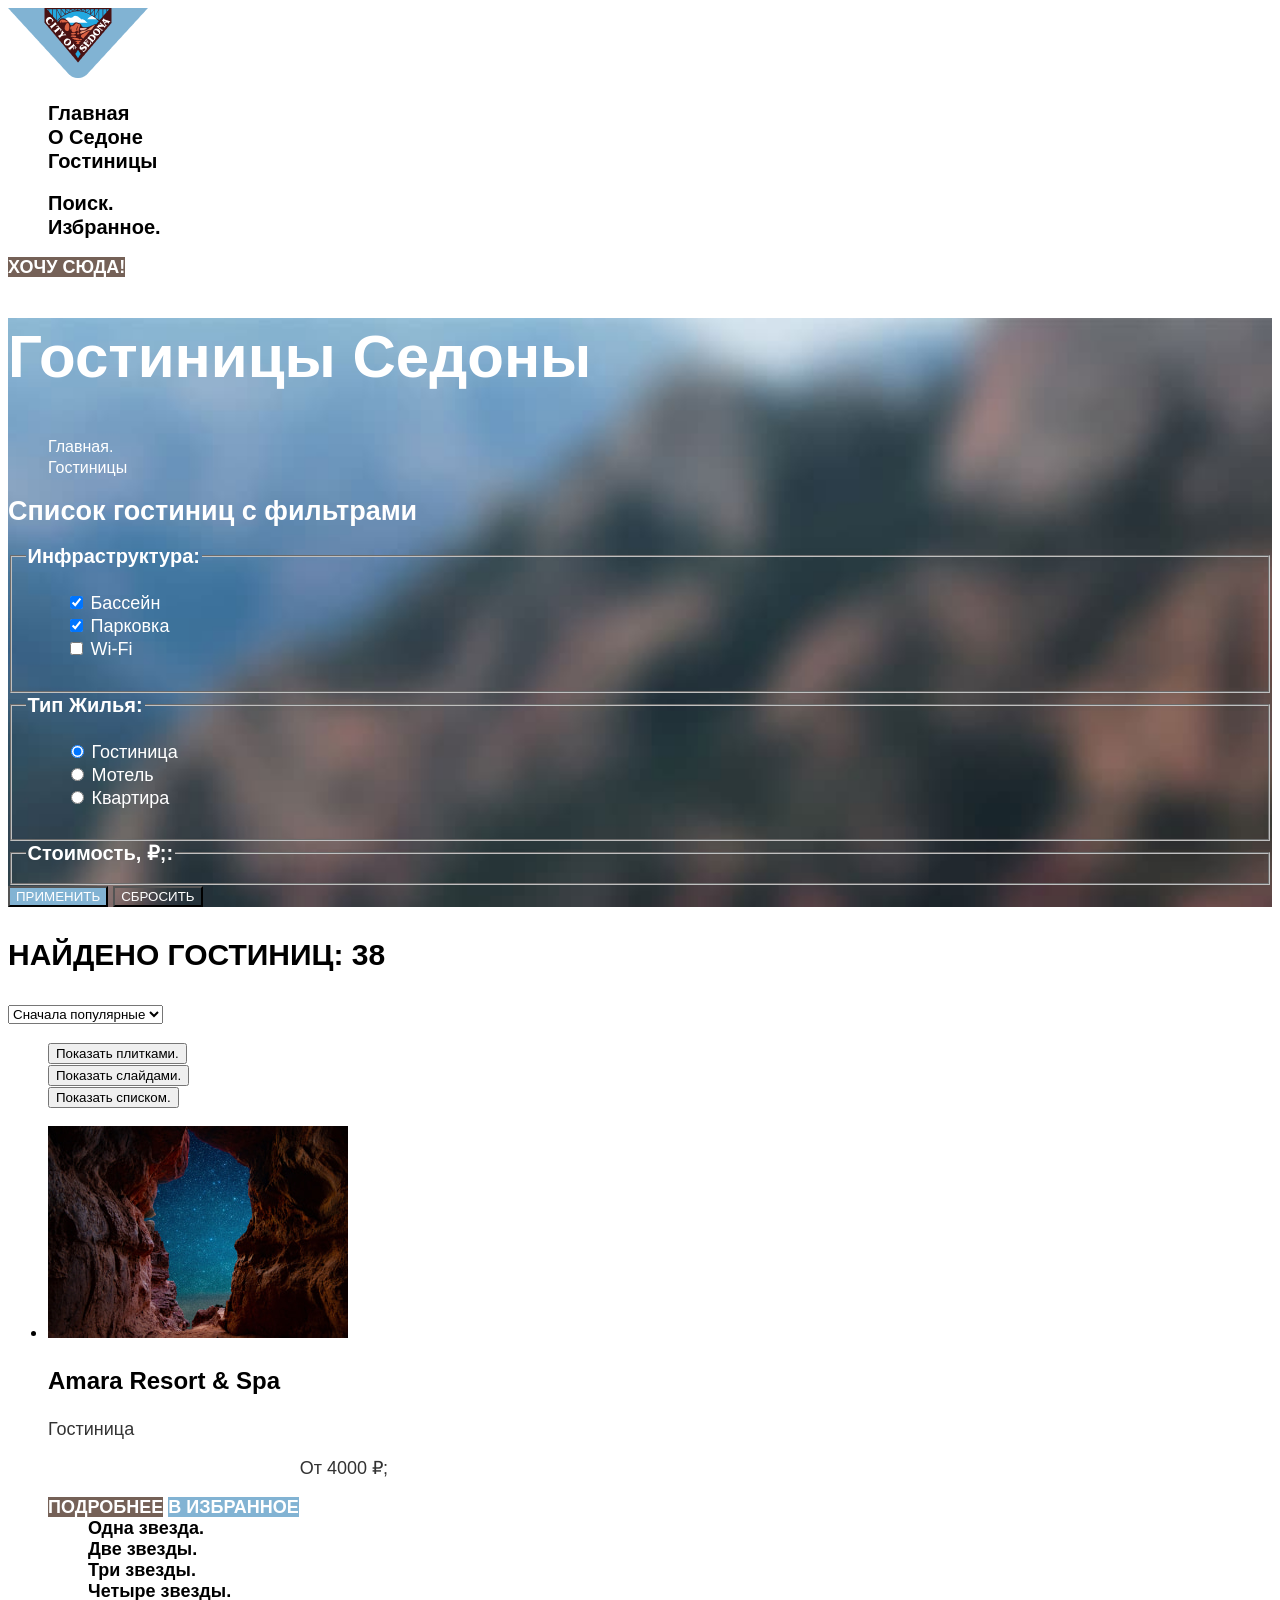
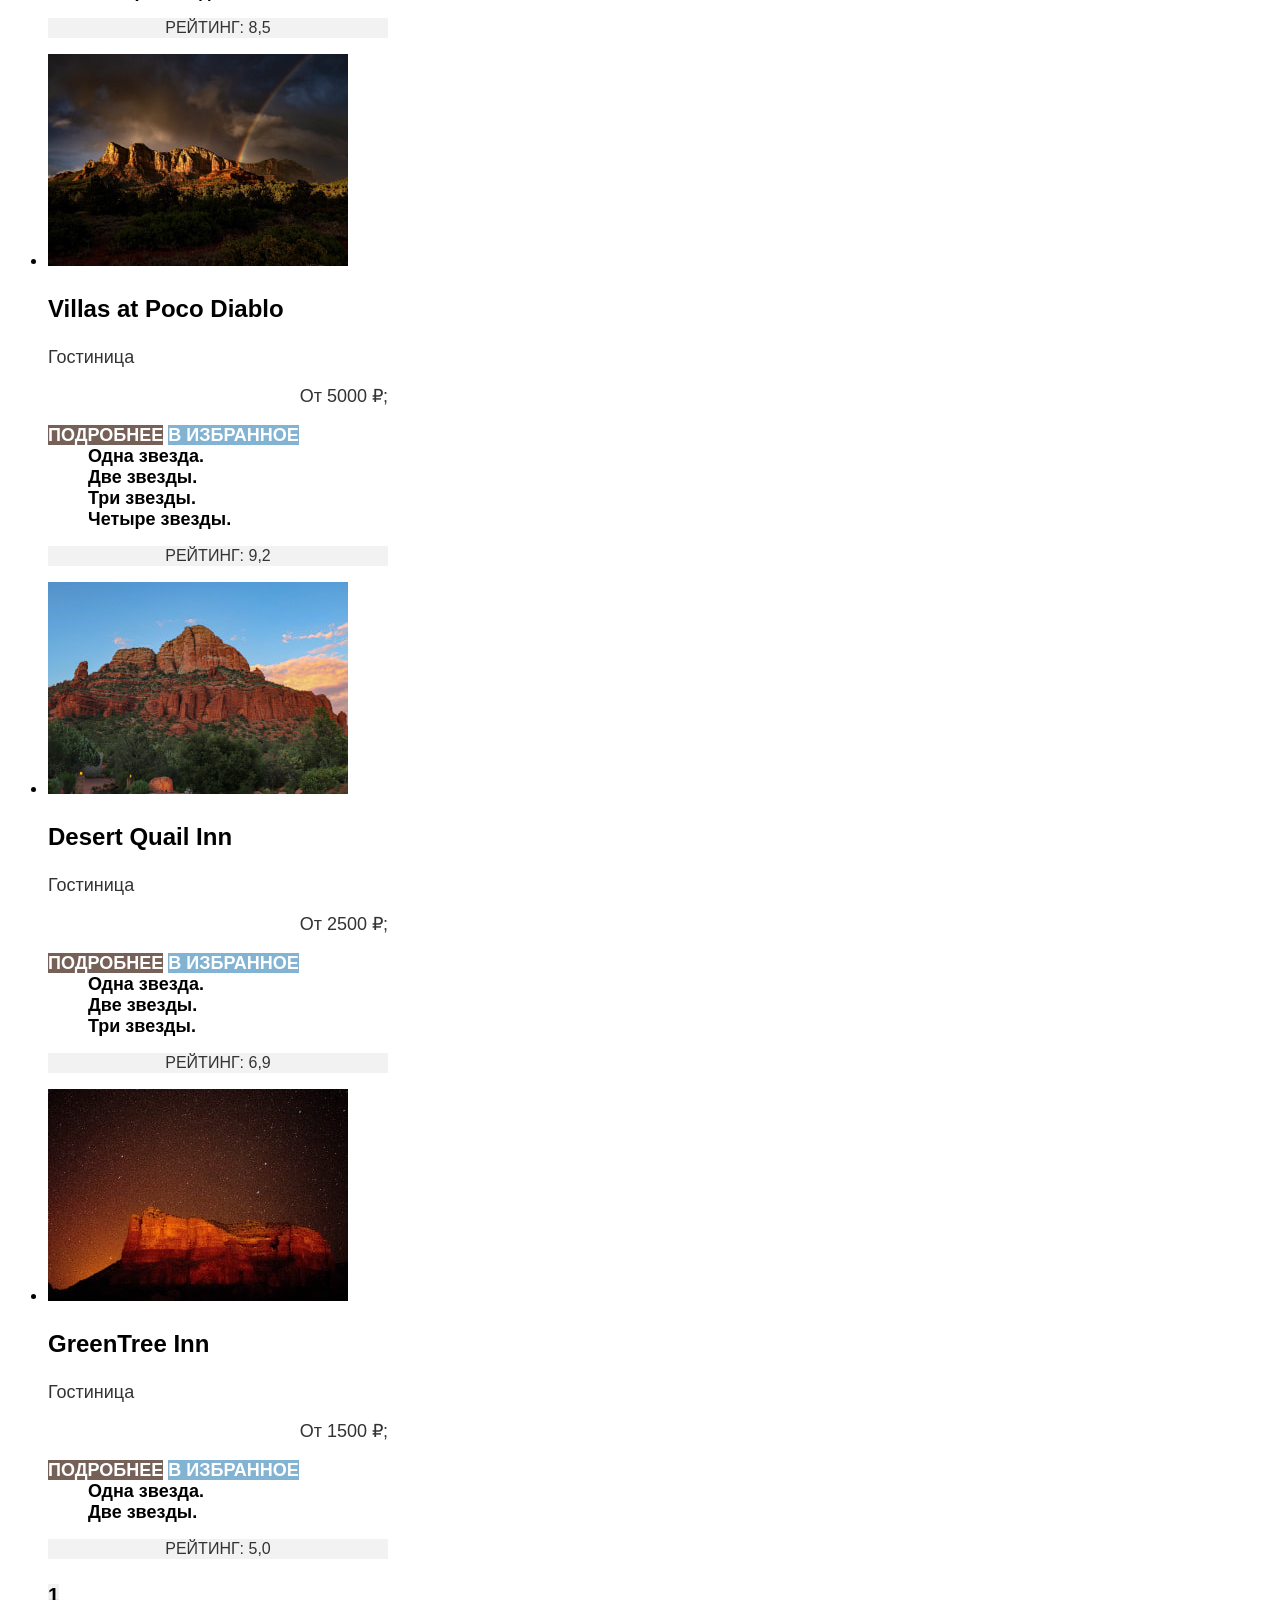
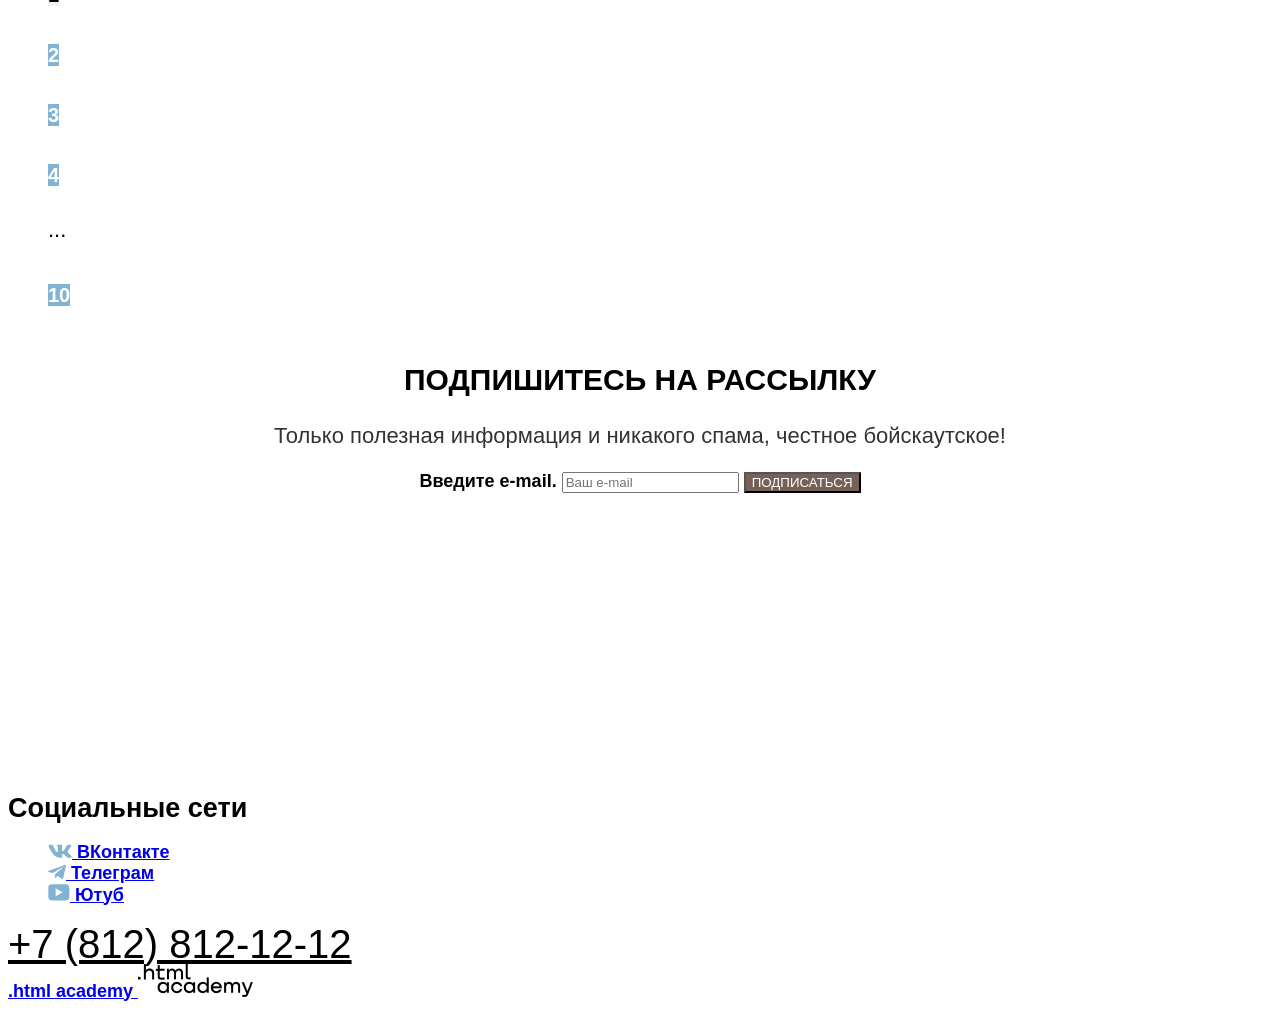
==== commit 20ed4124: "Merge pull request #4 from Egor79437658/master" ====
--- a/catalog.html
+++ b/catalog.html
@@ -3,293 +3,170 @@
   <head>
     <meta charset="utf-8" />
     <title>HTML Academy: Седона</title>
-    <link rel="icon" href="favicon.ico" />
-    <link rel="icon" type="image/png" href="images/favicon.png" />
     <link rel="stylesheet" href="styles/styles.css" />
   </head>
   <body>
-    <header class="catalog-header" data-test="header">
-      <nav class="header-nav">
-        <a class="header-logo"
-          ><img
-            class="navigation-img"
-            src="images/logo.png"
-            width="140"
-            height="70"
-            alt="Логотип города Седона"
-        /></a>
+    <header class="page-header" data-test="header">
+      <a class="navigation-logo" href="index.html">
+        <img
+          class="navigation-img"
+          src="images/logo.png"
+          width="140"
+          height="70"
+          alt='Логотип сайта поиска гостиниц "Седона".'
+        />
+      </a>
+      <nav class="navigation">
         <ul class="navigation-list">
-          <li class="navigation-element">
-            <a class="navigation-link">Главная</a>
-          </li>
-          <li class="navigation-element">
+          <li class="navigation-item">
+            <a class="navigation-link" href="index.html">Главная</a>
+          </li>
+          <li class="navigation-item">
             <a class="navigation-link" href="#">О Седоне</a>
           </li>
-          <li class="navigation-element">
-            <a
-              class="navigation-link list-element-selected"
-              href="./catalog.html"
+          <li class="navigation-item">
+            <a class="navigation-link navigation-current" href="catalog.html"
               >Гостиницы</a
             >
           </li>
         </ul>
-
-        <ul class="navigation-list-icons">
-          <li class="navigation-element">
-            <a class="navigation-link"
-              ><img
-                class="search-logo"
-                src="images/search.svg"
-                width="18"
-                height="18"
-                alt="иконка поиска"
-              />
-              <span class="visually-hidden">Поиск</span>
-            </a>
-          </li>
-          <li class="navigation-element">
-            <a class="navigation-link" href="./catalog.html">
-              <img
-                class="search-logo"
-                src="images/heart.svg"
-                width="18"
-                height="18"
-                alt="иконка избранного"
-              />
-              <img
-                class="favorites-count-logo"
-                src="images/favorites-count.svg"
-                width="18"
-                height="18"
-                alt="иконка количества избранного"
-              />
-
-              <span class="visually-hidden">Избранное</span>
-            </a>
-          </li>
-          <li class="navigation-element">
-            <a class="button navigation-link want-here-link" href="./form.html">
-              Хочу сюда!
-            </a>
-          </li>
-        </ul>
+        <ul class="navigation-list navigation-user">
+          <li class="navigation-item">
+            <a class="navigation-link" href="#">
+              <span class="visually-hidden">Поиск.</span>
+            </a>
+          </li>
+          <li class="navigation-item">
+            <a class="navigation-link" href="#">
+              <span class="visually-hidden">Избранное.</span>
+            </a>
+          </li>
+        </ul>
+        <a class="button sign-link" href="#">Хочу сюда!</a>
       </nav>
     </header>
-    <main class="main-inner">
-      <header class="inner-header">
+    <main class="main-inner" data-test="main">
+      <header class="inner-header" data-test=" filter">
         <h1 class="inner-header-title">Гостиницы Седоны</h1>
         <ul class="breadcrumbs">
           <li class="breadcrumbs-item">
             <a class="breadcrumbs-link" href="index.html">
               <span class="visually-hidden">Главная.</span>
-              <img
-                class="breadcrumbs-logo"
-                src="images/to-home.svg"
-                width="12"
-                height="12"
-                alt="иконка на главную"
-              />
-              <img
-                class="breadcrumbs-logo"
-                src="images/arrow-left.svg"
-                width="6"
-                height="10"
-                alt=""
-              />
             </a>
           </li>
           <li class="breadcrumbs-item">
             <a class="breadcrumbs-link">Гостиницы</a>
           </li>
         </ul>
-      </header>
-      <section class="catalog-products">
         <h2 class="visually-hidden">Список гостиниц с фильтрами</h2>
         <form
           class="catalog-filter"
           action="https://echo.htmlacademy.ru/"
           method="get"
         >
-          <fieldset class="catalog-filter-group catalog-filter-infrastructure">
+          <fieldset class="catalog-filter-group">
             <legend class="catalog-filter-title">Инфраструктура:</legend>
             <ul class="catalog-filter-list">
               <li class="catalog-filter-item">
                 <label class="control">
                   <input
-                    class="control-input visually-hidden"
+                    class="control-input"
                     type="checkbox"
                     name="swimming-pool"
                     checked
                   />
-                  <span class="control-mark"></span>
-                  <span class="control-label">Бассейн</span>
+                  Бассейн
                 </label>
               </li>
               <li class="catalog-filter-item">
                 <label class="control">
                   <input
-                    class="control-input visually-hidden"
+                    class="control-input"
                     type="checkbox"
                     name="parking"
                     checked
                   />
-                  <span class="control-mark"></span>
-                  <span class="control-label">Парковка</span>
-                </label>
-              </li>
-              <li class="catalog-filter-item">
-                <label class="control">
-                  <input
-                    class="control-input visually-hidden"
-                    type="checkbox"
-                    name="wi-fi"
-                  />
-                  <span class="control-mark"></span>
-                  <span class="control-label">Wi-Fi</span>
+                  Парковка
+                </label>
+              </li>
+              <li class="catalog-filter-item">
+                <label class="control">
+                  <input class="control-input" type="checkbox" name="wi-fi" />
+                  Wi-Fi
                 </label>
               </li>
             </ul>
           </fieldset>
-          <fieldset class="catalog-filter-group catalog-filter-type">
+          <fieldset class="catalog-filter-group">
             <legend class="catalog-filter-title">Тип Жилья:</legend>
             <ul class="catalog-filter-list">
               <li class="catalog-filter-item">
                 <label class="control">
                   <input
-                    class="control-input visually-hidden"
+                    class="control-input"
                     type="radio"
                     name="type-of-housing"
                     value="hotel"
                     checked
                   />
-                  <span class="control-mark"></span>
-                  <span class="control-label">Гостиница</span>
+                  Гостиница
                 </label>
               </li>
               <li class="catalog-filter-item">
                 <label class="control">
                   <input
-                    class="control-input visually-hidden"
+                    class="control-input"
                     type="radio"
                     name="type-of-housing"
                     value="motel"
                   />
-                  <span class="control-mark"></span>
-                  <span class="control-label">Мотель</span>
+                  Мотель
                 </label>
               </li>
               <li class="catalog-filter-item">
                 <label class="control">
                   <input
-                    class="control-input visually-hidden"
+                    class="control-input"
                     type="radio"
                     name="type-of-housing"
                     value="flat"
                   />
-                  <span class="control-mark"></span>
-                  <span class="control-label">Апартаменты</span>
+                  Квартира
                 </label>
               </li>
             </ul>
           </fieldset>
-          <fieldset class="catalog-filter-group catalog-filter-cost">
-            <legend class="catalog-filter-title">Стоимость, &#8381;:</legend>
-            <div class="range">
-              <ul class="range-inputs-list">
-                <li class="range-inputs-item">
-                  <input
-                    type="number"
-                    class="range-field range-field-min"
-                    id="range-field-min"
-                    value="0"
-                    name="range-field-min"
-                  />
-                  <label class="range-label" for="range-field-min">от</label>
-                </li>
-                <li class="range-inputs-item">
-                  <input
-                    type="number"
-                    class="range-field range-field-max"
-                    id="range-field-max"
-                    value="9000"
-                    name="range-field-max"
-                  />
-                  <label class="range-label" for="range-field-max">до</label>
-                </li>
-              </ul>
-              <div class="range-scale">
-                <div class="range-bar" style="left: 0; width: 227px">
-                  <button class="range-toggle toggle-min" type="button">
-                    <span class="visually-hidden"
-                      >Изменить минимальную цену.</span
-                    >
-                  </button>
-                  <button class="range-toggle toggle-max" type="button">
-                    <span class="visually-hidden"
-                      >Изменить максимальную цену.</span
-                    >
-                  </button>
-                </div>
-              </div>
-            </div>
+          <fieldset class="catalog-filter-group">
+            <legend class="catalog-filter-title">Стоимость, &#8381;;:</legend>
           </fieldset>
-          <div class="filter-send-form">
-            <button class="button button-agree" type="submit">Применить</button>
-            <button class="button button-reset" type="reset">Сбросить</button>
-          </div>
+          <button class="button button-apply" type="submit">Применить</button>
+          <button class="button button-clear" type="reset">Сбросить</button>
         </form>
-      </section>
-
+      </header>
       <section class="catalog-products" data-test="catalog">
-        <div class="catalog-products-sort">
-          <p class="select-result">Найдено гостиниц: 38</p>
-          <div class="select-wrapper">
-            <select class="select-control" aria-label="Сортировка">
-              <option value="cheap">Сначала дешевые</option>
-            </select>
-          </div>
-          <ul class="catalog-view-list">
-            <li class="catalog-view-item">
-              <a
-                class="button-show button-show-tile button-show-current"
-                href="#"
-              >
-                <span class="visually-hidden">Показать плитками.</span>
-                <img
-                  class="show-type-logo"
-                  src="images/tile.svg"
-                  width="16"
-                  height="14"
-                  alt="иконка Показать плитками"
-                />
-              </a>
-            </li>
-            <li class="catalog-view-item">
-              <a class="button-show button-show-slide" href="#">
-                <span class="visually-hidden">Показать слайдами.</span>
-                <img
-                  class="show-type-logo"
-                  src="images/slide.svg"
-                  width="16"
-                  height="14"
-                  alt="иконка Показать слайдами"
-                />
-              </a>
-            </li>
-            <li class="catalog-view-item">
-              <a class="button-show button-show-list" href="#">
-                <span class="visually-hidden">Показать списком.</span>
-                <img
-                  class="show-type-logo"
-                  src="images/list.svg"
-                  width="16"
-                  height="14"
-                  alt="иконка Показать списком"
-                />
-              </a>
-            </li>
-          </ul>
-        </div>
+        <p class="select-result">Найдено гостиниц: 38</p>
+        <select class="select-control" aria-label="Сортировка">
+          <option value="popular">Сначала популярные</option>
+          <option value="cheap">Сначала дешевые</option>
+          <option value="expensive">Сначала дорогие</option>
+        </select>
+        <ul class="catalog-view-list">
+          <li class="catalog-view-item">
+            <button class="button-show-tile">
+              <span class="visually-hidden">Показать плитками.</span>
+            </button>
+          </li>
+          <li class="catalog-view-item">
+            <button class="button-show-slide">
+              <span class="visually-hidden">Показать слайдами.</span>
+            </button>
+          </li>
+          <li class="catalog-view-item">
+            <button class="button-show-list">
+              <span class="visually-hidden">Показать списком.</span>
+            </button>
+          </li>
+        </ul>
         <ul class="product-list">
           <li class="product-card">
             <a class="product-card-link" href="#">
@@ -301,51 +178,29 @@
                 alt="Гостиница Amara Resort & Spa"
               />
               <h3 class="product-card-title">Amara Resort & Spa</h3>
-              <div class="product-card-wrapper">
-                <p class="product-card-type">Гостиница</p>
-                <p class="product-card-price">
-                  <b class="product-card-price-mark">От 4000 &#8381;</b>
-                </p>
-              </div>
-            </a>
-            <a class="button button-detailed" href="#">Подробнее</a>
-            <button class="button button-favorite" type="button">
-              В избранное
-            </button>
-            <div class="product-rating rating-4">
-              <span class="visually-hidden">Оценка в 4 звезды</span>
-              <img
-                class="product-rating-logo"
-                src="images/star.svg"
-                width="18"
-                height="17"
-                alt="иконка звезды"
-              />
-              <img
-                class="product-rating-logo"
-                src="images/star.svg"
-                width="18"
-                height="17"
-                alt="иконка звезды"
-              />
-              <img
-                class="product-rating-logo"
-                src="images/star.svg"
-                width="18"
-                height="17"
-                alt="иконка звезды"
-              />
-              <img
-                class="product-rating-logo"
-                src="images/star.svg"
-                width="18"
-                height="17"
-                alt="иконка звезды"
-              />
-            </div>
-            <p class="button button-rating">Рейтинг: 8,5</p>
-          </li>
-
+              <p class="product-card-type">Гостиница</p>
+              <p class="product-card-prise">
+                <b class="product-card-prise-mark">От 4000 &#8381;</b>;
+              </p>
+            </a>
+            <a class="button product-button-detailed" href="#">Подробнее</a>
+            <a class="button product-button-favorite" href="#">В избранное</a>
+            <ul class="product-rating-list">
+              <li class="product-rating-item">
+                <span class="visually-hidden">Одна звезда.</span>
+              </li>
+              <li class="product-rating-item">
+                <span class="visually-hidden">Две звезды.</span>
+              </li>
+              <li class="product-rating-item">
+                <span class="visually-hidden">Три звезды.</span>
+              </li>
+              <li class="product-rating-item">
+                <span class="visually-hidden">Четыре звезды.</span>
+              </li>
+            </ul>
+            <p class="button product-rating-current">Рейтинг: 8,5</p>
+          </li>
           <li class="product-card">
             <a class="product-card-link" href="#">
               <img
@@ -356,49 +211,28 @@
                 alt="Гостиница Villas at Poco Diablo"
               />
               <h3 class="product-card-title">Villas at Poco Diablo</h3>
-              <div class="product-card-wrapper">
-                <p class="product-card-type">Гостиница</p>
-                <p class="product-card-prise">
-                  <b class="product-card-prise-mark">От 5000 &#8381;</b>
-                </p>
-              </div>
-            </a>
-            <a class="button bzutton-detailed" href="#">Подробнее</a>
-            <button class="button button-favorite-added" type="button">
-              В избранном
-            </button>
-            <div class="product-rating rating-4">
-              <span class="visually-hidden">Оценка в 4 звезды</span>
-              <img
-                class="product-rating-logo"
-                src="images/star.svg"
-                width="18"
-                height="17"
-                alt="иконка звезды"
-              />
-              <img
-                class="product-rating-logo"
-                src="images/star.svg"
-                width="18"
-                height="17"
-                alt="иконка звезды"
-              />
-              <img
-                class="product-rating-logo"
-                src="images/star.svg"
-                width="18"
-                height="17"
-                alt="иконка звезды"
-              />
-              <img
-                class="product-rating-logo"
-                src="images/star.svg"
-                width="18"
-                height="17"
-                alt="иконка звезды"
-              />
-            </div>
-            <p class="button button-rating">Рейтинг: 9,2</p>
+              <p class="product-card-type">Гостиница</p>
+              <p class="product-card-prise">
+                <b class="product-card-prise-mark">От 5000 &#8381;</b>;
+              </p>
+            </a>
+            <a class="button product-button-detailed" href="#">Подробнее</a>
+            <a class="button product-button-favorite" href="#">В избранное</a>
+            <ul class="product-rating-list">
+              <li class="product-rating-item">
+                <span class="visually-hidden">Одна звезда.</span>
+              </li>
+              <li class="product-rating-item">
+                <span class="visually-hidden">Две звезды.</span>
+              </li>
+              <li class="product-rating-item">
+                <span class="visually-hidden">Три звезды.</span>
+              </li>
+              <li class="product-rating-item">
+                <span class="visually-hidden">Четыре звезды.</span>
+              </li>
+            </ul>
+            <p class="button product-rating-current">Рейтинг: 9,2</p>
           </li>
           <li class="product-card">
             <a class="product-card-link" href="#">
@@ -410,42 +244,25 @@
                 alt="Гостиница Desert Quail Inn"
               />
               <h3 class="product-card-title">Desert Quail Inn</h3>
-              <div class="product-card-wrapper">
-                <p class="product-card-type">Гостиница</p>
-                <p class="product-card-prise">
-                  <b class="product-card-prise-mark">От 2500 &#8381;</b>
-                </p>
-              </div>
-            </a>
-            <a class="button button-detailed" href="#">Подробнее</a>
-            <button class="button button-favorite" type="button">
-              В избранное
-            </button>
-            <div class="product-rating rating-3">
-              <span class="visually-hidden">Оценка в 3 звезды</span>
-              <img
-                class="product-rating-logo"
-                src="images/star.svg"
-                width="18"
-                height="17"
-                alt="иконка звезды"
-              />
-              <img
-                class="product-rating-logo"
-                src="images/star.svg"
-                width="18"
-                height="17"
-                alt="иконка звезды"
-              />
-              <img
-                class="product-rating-logo"
-                src="images/star.svg"
-                width="18"
-                height="17"
-                alt="иконка звезды"
-              />
-            </div>
-            <p class="button button-rating">Рейтинг: 6,9</p>
+              <p class="product-card-type">Гостиница</p>
+              <p class="product-card-prise">
+                <b class="product-card-prise-mark">От 2500 &#8381;</b>;
+              </p>
+            </a>
+            <a class="button product-button-detailed" href="#">Подробнее</a>
+            <a class="button product-button-favorite" href="#">В избранное</a>
+            <ul class="product-rating-list">
+              <li class="product-rating-item">
+                <span class="visually-hidden">Одна звезда.</span>
+              </li>
+              <li class="product-rating-item">
+                <span class="visually-hidden">Две звезды.</span>
+              </li>
+              <li class="product-rating-item">
+                <span class="visually-hidden">Три звезды.</span>
+              </li>
+            </ul>
+            <p class="button product-rating-current">Рейтинг: 6,9</p>
           </li>
           <li class="product-card">
             <a class="product-card-link" href="#">
@@ -457,91 +274,76 @@
                 alt="Гостиница GreenTree Inn"
               />
               <h3 class="product-card-title">GreenTree Inn</h3>
-              <div class="product-card-wrapper">
-                <p class="product-card-type">Гостиница</p>
-                <p class="product-card-prise">
-                  <b class="product-card-prise-mark">От 1500 &#8381;</b>
-                </p>
-              </div>
-            </a>
-            <a class="button button-detailed" href="#">Подробнее</a>
-            <button class="button button-favorite" type="button">
-              В избранное
-            </button>
-            <div class="product-rating rating-2">
-              <span class="visually-hidden">Оценка в 2 звезды</span>
-              <img
-                class="product-rating-logo"
-                src="images/star.svg"
-                width="18"
-                height="17"
-                alt="иконка звезды"
-              />
-              <img
-                class="product-rating-logo"
-                src="images/star.svg"
-                width="18"
-                height="17"
-                alt="иконка звезды"
-              />
-            </div>
-            <p class="button button-rating">Рейтинг: 5,0</p>
+              <p class="product-card-type">Гостиница</p>
+              <p class="product-card-prise">
+                <b class="product-card-prise-mark">От 1500 &#8381;</b>;
+              </p>
+            </a>
+            <a class="button product-button-detailed" href="#">Подробнее</a>
+            <a class="button product-button-favorite" href="#">В избранное</a>
+            <ul class="product-rating-list">
+              <li class="product-rating-item">
+                <span class="visually-hidden">Одна звезда.</span>
+              </li>
+              <li class="product-rating-item">
+                <span class="visually-hidden">Две звезды.</span>
+              </li>
+            </ul>
+            <p class="button product-rating-current">Рейтинг: 5,0</p>
           </li>
         </ul>
         <ul class="pagination">
           <li class="pagination-item">
-            <a class="pagination-link pagination-link-current" href="#">1</a>
-          </li>
-          <li class="pagination-item">
-            <a class="pagination-link" href="#">2</a>
-          </li>
-          <li class="pagination-item">
-            <a class="pagination-link" href="#">3</a>
-          </li>
-          <li class="pagination-item">
-            <a class="pagination-link" href="#">4</a>
-          </li>
-          <li class="pagination-item">
-            <span class="pagination-link pagination-ellipsis">...</span>
-          </li>
-          <li class="pagination-item">
-            <a class="pagination-link" href="#">10</a>
+            <a class="button pagination-link pagination-current" href="#">1</a>
+          </li>
+          <li class="pagination-item">
+            <a class="button pagination-link" href="#">2</a>
+          </li>
+          <li class="pagination-item">
+            <a class="button pagination-link" href="#">3</a>
+          </li>
+          <li class="pagination-item">
+            <a class="button pagination-link" href="#">4</a>
+          </li>
+          <li class="pagination-item">
+            <span class="button pagination-ellipsis">...</span>
+          </li>
+          <li class="pagination-item">
+            <a class="button pagination-link" href="#">10</a>
           </li>
         </ul>
       </section>
-      <section class="subscribtion" data-test="subscribe">
-        <h2 class="visually-hidden">Подписка на расслку</h2>
-
-        <b class="find-hotel-title">Подпишитесь на рассылку!</b>
-        <p class="find-hotel-bridge">
+      <section class="subscription inner-subscription" data-test="subscribe">
+        <h2 class="subscription-title">Подпишитесь на рассылку</h2>
+        <p class="subscription-description inner-subscription-description">
           Только полезная информация и никакого спама, честное бойскаутское!
         </p>
-
         <form
-          class="subscribtion-form"
+          class="subscription-form"
           action="https://echo.htmlacademy.ru/"
           method="post"
         >
-          <label for="subscribtion-email"></label>
+          <label for="email">
+            <span class="visually-hidden">Введите e-mail.</span>
+          </label>
           <input
             class="field"
+            id="email"
+            type="email"
             placeholder="Ваш e-mail"
-            type="email"
-            name="subscribtion-email"
-            id="subscribtion-email"
+            name="email"
             required
           />
-          <button class="button subscribtion-button" type="submit">
-            Подписаться
-          </button>
+          <button class="button send-link" type="submit">Подписаться</button>
         </form>
       </section>
     </main>
-    <footer class="catalog-footer" data-test="footer">
+    <footer class="page-footer" data-test="footer">
       <section class="footer-social">
+        <h2 class="visually-hidden">Социальные сети</h2>
         <ul class="footer-social-list">
           <li class="footer-social-item">
-            <a class="footer-social-logo" href="https://vk.com/htmlacademy">
+            <a class="footer-social-link" href="https://vk.com/htmlacademy">
               <img
                 class="footer-social-image"
                 src="images/vk.svg"
@@ -554,7 +356,7 @@
             </a>
           </li>
           <li class="footer-social-item">
-            <a class="footer-social-logo" href="https://t.me/htmlacademy">
+            <a class="footer-social-link" href="https://t.me/htmlacademy">
               <img
                 class="footer-social-image"
                 src="images/telegram.svg"
@@ -568,7 +370,7 @@
           </li>
           <li class="footer-social-item">
             <a
-              class="footer-social-logo"
+              class="footer-social-link"
               href="https://www.youtube.com/user/htmlacademyru"
             >
               <img
@@ -584,18 +386,20 @@
           </li>
         </ul>
       </section>
-
-      <section class="footer-phone">
-        <a href="tel:+78128121212">+7 (812) 812-12-12</a>
-      </section>
+      <address class="footer-contacts-address">
+        <a class="footer-phone" href="tel:+78128121212">+7 (812) 812-12-12</a>
+      </address>
       <section class="footer-logo">
-        <img
-          class="footer-logo-png"
-          src="images/html-academy.png"
-          width="115"
-          height="33"
-          alt="иконка html academy"
-        />
+        <a class="footer-link" href="https://htmlacademy.ru">
+          <span class="visually-hidden">.html academy</span>
+          <img
+            class="footer-logo-png"
+            src="images/html-academy.png"
+            width="115"
+            height="33"
+            alt="иконка html academy"
+          />
+        </a>
       </section>
     </footer>
   </body>
--- a/styles/styles.css
+++ b/styles/styles.css
@@ -0,0 +1,351 @@
+@font-face {
+  font-family: "PT Sans";
+  font-style: normal;
+  font-weight: 400;
+  src: url("../fonts/ptsans-400.woff2") format("woff2");
+  font-display: swap;
+}
+
+@font-face {
+  font-family: "PT Sans";
+  font-style: normal;
+  font-weight: 700;
+  src: url("../fonts/ptsans-700.woff2") format("woff2");
+  font-display: swap;
+}
+
+body {
+  font-family: "PT Sans", sans-serif;
+  font-size: 18px;
+  font-weight: 700;
+  line-height: 21px;
+  background-color: #FFFFFF;
+  color: #000000;
+}
+
+.navigation-list {
+  list-style-type: none;
+}
+
+.navigation-link {
+  font-size: 20px;
+  line-height: 24px;
+  text-transform: capitalize;
+  color: #000000;
+  background-color: #FFFFFF;
+  text-decoration: none;
+}
+
+.button {
+  text-decoration: none;
+  text-transform: uppercase;
+  color: #FFFFFF;
+  background-color: #756157;
+  text-align: center;
+}
+
+.sign-link {
+  color: #FFFFFF;
+}
+
+.welcome {
+  background-image: url("../images/divider.svg"), url("../images/index-hero.jpg");
+  background-position: center bottom, center;
+  background-repeat: no-repeat, no-repeat;
+  background-size: auto, cover;
+  color: #000000;
+  background-color: #FFFFFF;
+  height: 485px;
+}
+
+.slogan-title {
+  font-size: 30px;
+  line-height: 36px;
+  text-transform: uppercase;
+  text-align: center;
+}
+
+.slogan-description {
+  font-weight: 400;
+  font-size: 22px;
+  line-height: 26px;
+  color: #333333;
+}
+
+.advantages-list {
+  list-style-type: none;
+}
+
+.advantage-item:nth-child(1) {
+  background-color: #82B3D3;
+}
+
+.advantage-item:nth-child(1) .advantage-title {
+  color: #FFFFFF;
+}
+
+.advantage-item:nth-child(1) .advantage-description {
+  color: #FFFFFF;
+}
+
+.advantage-item:nth-child(2) {
+  background-color: rgba(131, 179, 211, 0.12);
+}
+
+.advantage-item:nth-child(3) {
+  background-color: rgba(131, 179, 211, 0.2);
+}
+
+.advantage-item:nth-child(4) {
+  background-color: rgba(131, 179, 211, 0.12);
+}
+
+.advantage-item:nth-child(5) {
+  background-color: #82B3D3;
+}
+
+.advantage-item:nth-child(5) .advantage-title {
+  color: #FFFFFF;
+}
+
+.advantage-item:nth-child(5) .advantage-description {
+  color: #FFFFFF;
+}
+
+.advantage-item:nth-child(6) {
+  background-color: rgba(131, 179, 211, 0.12);
+}
+
+.advantage-item:nth-child(7) {
+  background-color: #FFFFFF;
+}
+
+.advantage-item:nth-child(8) {
+  background-color: rgba(131, 179, 211, 0.12);
+}
+
+.advantage-title {
+  font-size: 24px;
+  line-height: 28px;
+  text-transform: uppercase;
+  color: #000000;
+  text-align: center;
+}
+
+.advantage-description {
+  font-weight: 400;
+  text-align: center;
+  color: #333333;
+}
+
+.find-title {
+  font-size: 30px;
+  line-height: 36px;
+  text-transform: uppercase;
+  text-align: center;
+}
+
+.find-description {
+  font-weight: 400;
+  font-size: 22px;
+  line-height: 26px;
+  text-align: center;
+  color: #333333;
+}
+
+.subscription {
+  background-image: url("../images/subscribe.jpg");
+  background-repeat: no-repeat;
+  background-position: center;
+  background-size: cover;
+  color: #FFFFFF;
+  background-color: #000000;
+  height: 414px;
+}
+
+.subscription-title {
+  font-size: 30px;
+  line-height: 36px;
+  text-transform: uppercase;
+  text-align: center;
+}
+
+.subscription-description {
+  font-weight: 400;
+  font-size: 22px;
+  line-height: 26px;
+  text-align: center;
+}
+
+.subscription-form {
+  text-align: center;
+}
+
+.footer-social-list {
+  list-style-type: none;
+}
+
+.footer-contacts-address {
+  font-style: normal;
+}
+
+.footer-phone {
+  font-weight: 400;
+  font-size: 40px;
+  line-height: 40px;
+  text-align: center;
+  color: #000000;
+  text-decoration: underline;
+}
+
+/*Внутренняя страница*/
+
+.inner-header {
+  background-image: url("../images/catalog-hero.jpg");
+  background-repeat: no-repeat;
+  background-position: center;
+  background-size: cover;
+  color: #FFFFFF;
+  background-color: #000000;
+}
+
+.inner-header-title {
+  font-size: 60px;
+  line-height: 78px;
+}
+
+.breadcrumbs {
+  list-style-type: none;
+}
+
+.breadcrumbs-link {
+  font-weight: 400;
+  font-size: 16px;
+  line-height: 21px;
+  color: #FFFFFF;
+  text-decoration: none;
+}
+
+.catalog-filter-title {
+  font-size: 20px;
+  line-height: 24px;
+  text-transform: capitalize;
+}
+
+.catalog-filter-list {
+  list-style-type: none;
+}
+
+.control {
+  font-weight: 400;
+  font-size: 18px;
+  line-height: 23px;
+}
+
+.button-apply {
+  background-color: #82B3D3;
+}
+
+.button-clear {
+  background-color: transparent;
+}
+
+.select-result {
+  font-size: 30px;
+  line-height: 36px;
+  text-transform: uppercase;
+}
+
+.catalog-view-list {
+  list-style-type: none;
+}
+
+.product-card {
+  width: 340px;
+}
+
+.product-card-link {
+  text-decoration: none;
+  color: #000000;
+}
+
+.product-card-title {
+  font-size: 24px;
+  line-height: 28px;
+}
+
+.product-card-type {
+  font-weight: 400;
+  font-size: 18px;
+  line-height: 21px;
+  color: #333333;
+}
+
+.product-card-prise {
+  font-weight: 400;
+  font-size: 18px;
+  line-height: 21px;
+  text-align: right;
+  color: #333333;
+}
+
+.product-card-prise-mark {
+  font-weight: normal;
+}
+
+.product-button-favorite {
+  background-color: #82B3D3;
+}
+
+.product-rating-list {
+  list-style-type: none;
+}
+
+.product-rating-current {
+  background-color: #F2F2F2;
+  font-weight: 400;
+  font-size: 16px;
+  line-height: 20px;
+  text-align: center;
+  text-transform: uppercase;
+  color: #333333;
+}
+
+.pagination {
+  list-style-type: none;
+}
+
+.pagination-item {
+  width: 60px;
+  height: 60px;
+}
+
+.pagination-link {
+  font-size: 20px;
+  line-height: 36px;
+  background-color: #82B3D3;
+  text-decoration: none;
+}
+
+.pagination-current {
+  background-color: #F2F2F2;
+  color: #000000;
+}
+
+.pagination-ellipsis {
+  font-weight: 400;
+  font-size: 22px;
+  line-height: 26px;
+  color: #000000;
+  background-color: #FFFFFF;
+}
+
+.inner-subscription {
+  background-image: none;
+  color: #000000;
+  background-color: #FFFFFF;
+}
+
+.inner-subscription-description {
+  color: #333333;
+}
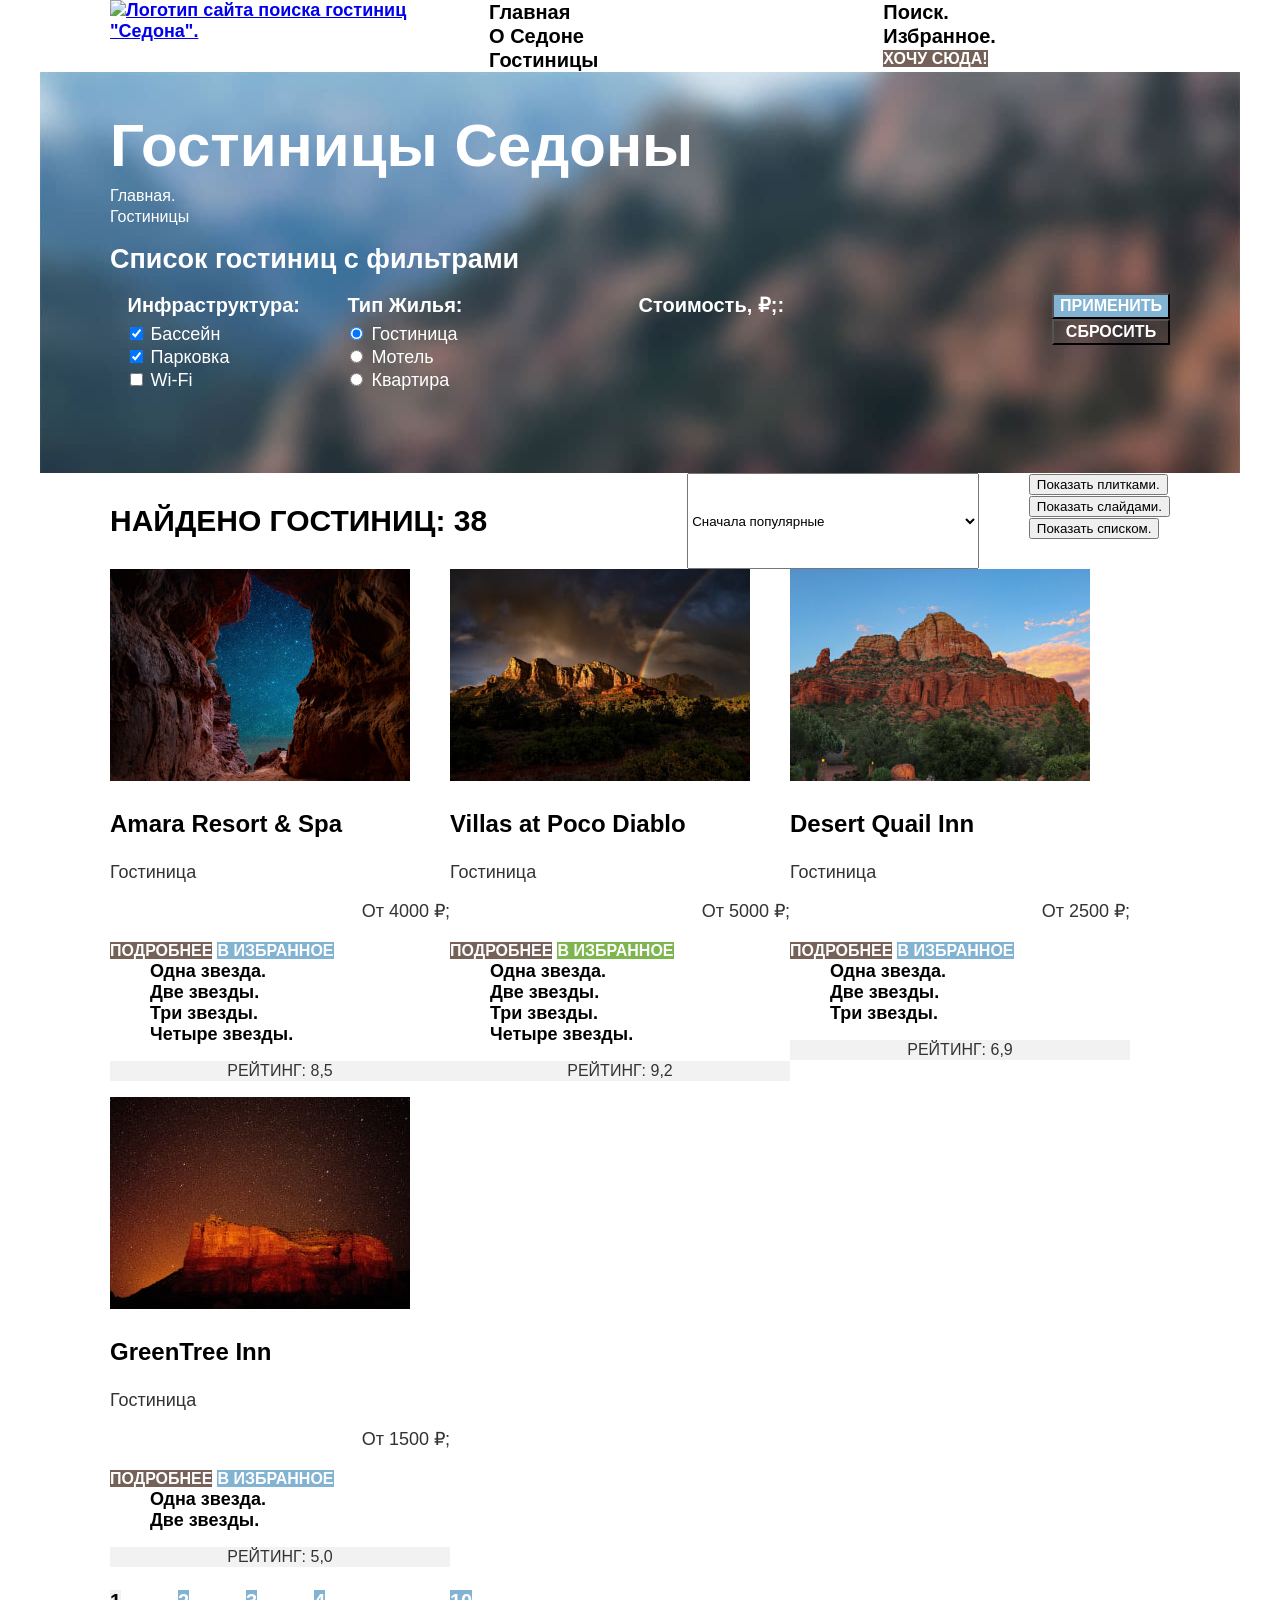
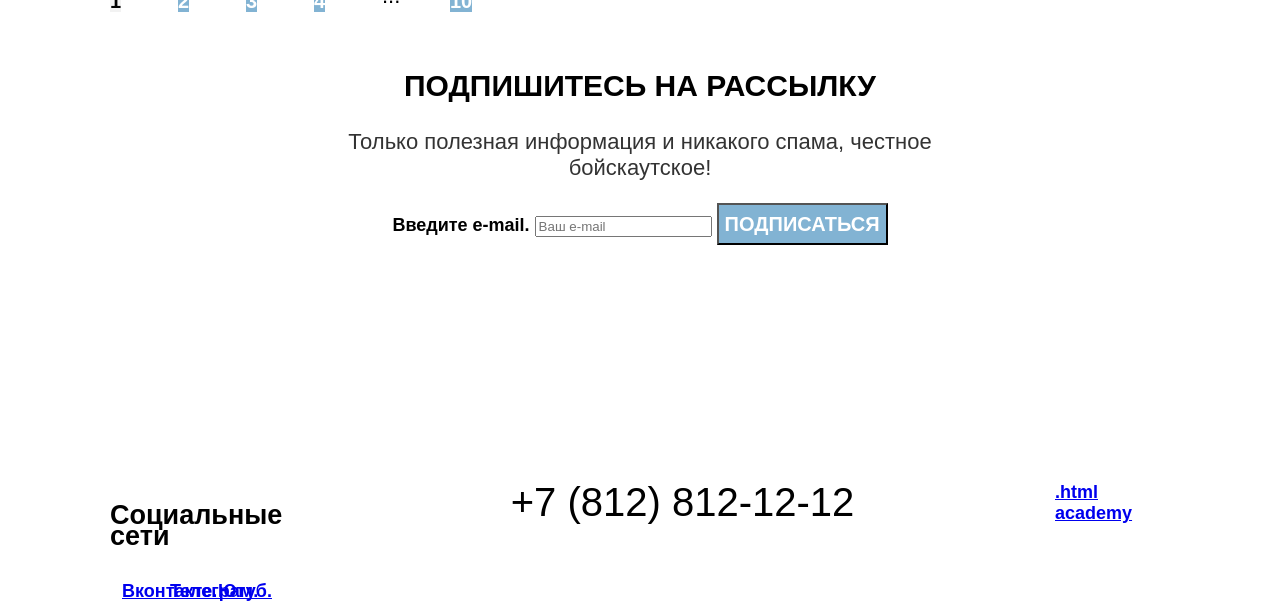
==== commit a17ac049: "сделана сетка страниц и крупных блоков на флексах" ====
--- a/catalog.html
+++ b/catalog.html
@@ -6,17 +6,17 @@
     <link rel="stylesheet" href="styles/styles.css" />
   </head>
   <body>
-    <header class="page-header" data-test="header">
-      <a class="navigation-logo" href="index.html">
-        <img
-          class="navigation-img"
-          src="images/logo.png"
-          width="140"
-          height="70"
-          alt='Логотип сайта поиска гостиниц "Седона".'
-        />
-      </a>
+    <header class="page-header">
       <nav class="navigation">
+        <a class="navigation-logo" href="index.html">
+          <img
+            class="navigation-img"
+            src="images/logo.svg"
+            width="140"
+            height="70"
+            alt='Логотип сайта поиска гостиниц "Седона".'
+          />
+        </a>
         <ul class="navigation-list">
           <li class="navigation-item">
             <a class="navigation-link" href="index.html">Главная</a>
@@ -41,12 +41,14 @@
               <span class="visually-hidden">Избранное.</span>
             </a>
           </li>
-        </ul>
-        <a class="button sign-link" href="#">Хочу сюда!</a>
+          <li class="navigation-item">
+            <a class="button button-brown" href="#">Хочу сюда!</a>
+          </li>
+        </ul>
       </nav>
     </header>
-    <main class="main-inner" data-test="main">
-      <header class="inner-header" data-test=" filter">
+    <main class="main-container main-inner">
+      <header class="inner-header">
         <h1 class="inner-header-title">Гостиницы Седоны</h1>
         <ul class="breadcrumbs">
           <li class="breadcrumbs-item">
@@ -64,110 +66,124 @@
           action="https://echo.htmlacademy.ru/"
           method="get"
         >
-          <fieldset class="catalog-filter-group">
-            <legend class="catalog-filter-title">Инфраструктура:</legend>
-            <ul class="catalog-filter-list">
-              <li class="catalog-filter-item">
-                <label class="control">
-                  <input
-                    class="control-input"
-                    type="checkbox"
-                    name="swimming-pool"
-                    checked
-                  />
-                  Бассейн
-                </label>
-              </li>
-              <li class="catalog-filter-item">
-                <label class="control">
-                  <input
-                    class="control-input"
-                    type="checkbox"
-                    name="parking"
-                    checked
-                  />
-                  Парковка
-                </label>
-              </li>
-              <li class="catalog-filter-item">
-                <label class="control">
-                  <input class="control-input" type="checkbox" name="wi-fi" />
-                  Wi-Fi
-                </label>
-              </li>
-            </ul>
-          </fieldset>
-          <fieldset class="catalog-filter-group">
-            <legend class="catalog-filter-title">Тип Жилья:</legend>
-            <ul class="catalog-filter-list">
-              <li class="catalog-filter-item">
-                <label class="control">
-                  <input
-                    class="control-input"
-                    type="radio"
-                    name="type-of-housing"
-                    value="hotel"
-                    checked
-                  />
-                  Гостиница
-                </label>
-              </li>
-              <li class="catalog-filter-item">
-                <label class="control">
-                  <input
-                    class="control-input"
-                    type="radio"
-                    name="type-of-housing"
-                    value="motel"
-                  />
-                  Мотель
-                </label>
-              </li>
-              <li class="catalog-filter-item">
-                <label class="control">
-                  <input
-                    class="control-input"
-                    type="radio"
-                    name="type-of-housing"
-                    value="flat"
-                  />
-                  Квартира
-                </label>
-              </li>
-            </ul>
-          </fieldset>
-          <fieldset class="catalog-filter-group">
-            <legend class="catalog-filter-title">Стоимость, &#8381;;:</legend>
-          </fieldset>
-          <button class="button button-apply" type="submit">Применить</button>
-          <button class="button button-clear" type="reset">Сбросить</button>
+          <div class="catalog-filter-left">
+            <fieldset class="catalog-filter-group">
+              <legend class="catalog-filter-title">Инфраструктура:</legend>
+              <ul class="catalog-filter-list">
+                <li class="catalog-filter-item">
+                  <label class="control">
+                    <input
+                      class="control-input"
+                      type="checkbox"
+                      name="swimming-pool"
+                      checked
+                    />
+                    Бассейн
+                  </label>
+                </li>
+                <li class="catalog-filter-item">
+                  <label class="control">
+                    <input
+                      class="control-input"
+                      type="checkbox"
+                      name="parking"
+                      checked
+                    />
+                    Парковка
+                  </label>
+                </li>
+                <li class="catalog-filter-item">
+                  <label class="control">
+                    <input class="control-input" type="checkbox" name="wi-fi" />
+                    Wi-Fi
+                  </label>
+                </li>
+              </ul>
+            </fieldset>
+            <fieldset class="catalog-filter-group">
+              <legend class="catalog-filter-title">Тип Жилья:</legend>
+              <ul class="catalog-filter-list">
+                <li class="catalog-filter-item">
+                  <label class="control">
+                    <input
+                      class="control-input"
+                      type="radio"
+                      name="type-of-housing"
+                      value="hotel"
+                      checked
+                    />
+                    Гостиница
+                  </label>
+                </li>
+                <li class="catalog-filter-item">
+                  <label class="control">
+                    <input
+                      class="control-input"
+                      type="radio"
+                      name="type-of-housing"
+                      value="motel"
+                    />
+                    Мотель
+                  </label>
+                </li>
+                <li class="catalog-filter-item">
+                  <label class="control">
+                    <input
+                      class="control-input"
+                      type="radio"
+                      name="type-of-housing"
+                      value="flat"
+                    />
+                    Квартира
+                  </label>
+                </li>
+              </ul>
+            </fieldset>
+          </div>
+          <div class="catalog-filter-right">
+            <fieldset class="catalog-filter-group">
+              <legend class="catalog-filter-title">Стоимость, &#8381;;:</legend>
+              <!--          Будем размечать позже-->
+            </fieldset>
+            <div class="filter-send-form">
+              <button class="button button-blue" type="submit">
+                Применить
+              </button>
+              <button class="button button-transparent" type="reset">
+                Сбросить
+              </button>
+            </div>
+          </div>
         </form>
       </header>
-      <section class="catalog-products" data-test="catalog">
-        <p class="select-result">Найдено гостиниц: 38</p>
-        <select class="select-control" aria-label="Сортировка">
-          <option value="popular">Сначала популярные</option>
-          <option value="cheap">Сначала дешевые</option>
-          <option value="expensive">Сначала дорогие</option>
-        </select>
-        <ul class="catalog-view-list">
-          <li class="catalog-view-item">
-            <button class="button-show-tile">
-              <span class="visually-hidden">Показать плитками.</span>
-            </button>
-          </li>
-          <li class="catalog-view-item">
-            <button class="button-show-slide">
-              <span class="visually-hidden">Показать слайдами.</span>
-            </button>
-          </li>
-          <li class="catalog-view-item">
-            <button class="button-show-list">
-              <span class="visually-hidden">Показать списком.</span>
-            </button>
-          </li>
-        </ul>
+      <section class="catalog-products">
+        <div class="catalog-products-sort">
+          <p class="select-result">Найдено гостиниц: 38</p>
+          <select class="select-control" aria-label="Сортировка">
+            <option value="popular">Сначала популярные</option>
+            <option value="cheap">Сначала дешевые</option>
+            <option value="expensive">Сначала дорогие</option>
+          </select>
+          <ul class="catalog-view-list">
+            <li class="catalog-view-item">
+              <button class="button-show-tile">
+                <span class="visually-hidden">Показать плитками.</span>
+              </button>
+            </li>
+            <li class="catalog-view-item">
+              <button class="button-show-slide">
+                <span class="visually-hidden">Показать слайдами.</span>
+              </button>
+            </li>
+            <li class="catalog-view-item">
+              <button class="button-show-list">
+                <span class="visually-hidden">Показать списком.</span>
+              </button>
+            </li>
+          </ul>
+        </div>
         <ul class="product-list">
+          <!--          Карточка-->
           <li class="product-card">
             <a class="product-card-link" href="#">
               <img
@@ -183,8 +199,8 @@
                 <b class="product-card-prise-mark">От 4000 &#8381;</b>;
               </p>
             </a>
-            <a class="button product-button-detailed" href="#">Подробнее</a>
-            <a class="button product-button-favorite" href="#">В избранное</a>
+            <a class="button button-brown" href="#">Подробнее</a>
+            <a class="button button-blue" href="#">В избранное</a>
             <ul class="product-rating-list">
               <li class="product-rating-item">
                 <span class="visually-hidden">Одна звезда.</span>
@@ -199,8 +215,9 @@
                 <span class="visually-hidden">Четыре звезды.</span>
               </li>
             </ul>
-            <p class="button product-rating-current">Рейтинг: 8,5</p>
-          </li>
+            <p class="button button-rating">Рейтинг: 8,5</p>
+          </li>
+          <!--          Карточка-->
           <li class="product-card">
             <a class="product-card-link" href="#">
               <img
@@ -216,8 +233,8 @@
                 <b class="product-card-prise-mark">От 5000 &#8381;</b>;
               </p>
             </a>
-            <a class="button product-button-detailed" href="#">Подробнее</a>
-            <a class="button product-button-favorite" href="#">В избранное</a>
+            <a class="button button-brown" href="#">Подробнее</a>
+            <a class="button button-green" href="#">В избранное</a>
             <ul class="product-rating-list">
               <li class="product-rating-item">
                 <span class="visually-hidden">Одна звезда.</span>
@@ -232,8 +249,9 @@
                 <span class="visually-hidden">Четыре звезды.</span>
               </li>
             </ul>
-            <p class="button product-rating-current">Рейтинг: 9,2</p>
-          </li>
+            <p class="button button-rating">Рейтинг: 9,2</p>
+          </li>
+          <!--          Карточка-->
           <li class="product-card">
             <a class="product-card-link" href="#">
               <img
@@ -249,8 +267,8 @@
                 <b class="product-card-prise-mark">От 2500 &#8381;</b>;
               </p>
             </a>
-            <a class="button product-button-detailed" href="#">Подробнее</a>
-            <a class="button product-button-favorite" href="#">В избранное</a>
+            <a class="button button-brown" href="#">Подробнее</a>
+            <a class="button button-blue" href="#">В избранное</a>
             <ul class="product-rating-list">
               <li class="product-rating-item">
                 <span class="visually-hidden">Одна звезда.</span>
@@ -262,8 +280,9 @@
                 <span class="visually-hidden">Три звезды.</span>
               </li>
             </ul>
-            <p class="button product-rating-current">Рейтинг: 6,9</p>
-          </li>
+            <p class="button button-rating">Рейтинг: 6,9</p>
+          </li>
+          <!--          Карточка-->
           <li class="product-card">
             <a class="product-card-link" href="#">
               <img
@@ -279,8 +298,8 @@
                 <b class="product-card-prise-mark">От 1500 &#8381;</b>;
               </p>
             </a>
-            <a class="button product-button-detailed" href="#">Подробнее</a>
-            <a class="button product-button-favorite" href="#">В избранное</a>
+            <a class="button button-brown" href="#">Подробнее</a>
+            <a class="button button-blue" href="#">В избранное</a>
             <ul class="product-rating-list">
               <li class="product-rating-item">
                 <span class="visually-hidden">Одна звезда.</span>
@@ -289,31 +308,36 @@
                 <span class="visually-hidden">Две звезды.</span>
               </li>
             </ul>
-            <p class="button product-rating-current">Рейтинг: 5,0</p>
-          </li>
-        </ul>
+            <p class="button button-rating">Рейтинг: 5,0</p>
+          </li>
+        </ul>
+        <!--        Пагинация-->
         <ul class="pagination">
           <li class="pagination-item">
-            <a class="button pagination-link pagination-current" href="#">1</a>
-          </li>
-          <li class="pagination-item">
-            <a class="button pagination-link" href="#">2</a>
-          </li>
-          <li class="pagination-item">
-            <a class="button pagination-link" href="#">3</a>
-          </li>
-          <li class="pagination-item">
-            <a class="button pagination-link" href="#">4</a>
+            <a
+              class="button button-pagination-link button-pagination-current"
+              href="#"
+              >1</a
+            >
+          </li>
+          <li class="pagination-item">
+            <a class="button button-pagination-link" href="#">2</a>
+          </li>
+          <li class="pagination-item">
+            <a class="button button-pagination-link" href="#">3</a>
+          </li>
+          <li class="pagination-item">
+            <a class="button button-pagination-link" href="#">4</a>
           </li>
           <li class="pagination-item">
             <span class="button pagination-ellipsis">...</span>
           </li>
           <li class="pagination-item">
-            <a class="button pagination-link" href="#">10</a>
+            <a class="button button-pagination-link" href="#">10</a>
           </li>
         </ul>
       </section>
-      <section class="subscription inner-subscription" data-test="subscribe">
+      <section class="subscription inner-subscription">
         <h2 class="subscription-title">Подпишитесь на рассылку</h2>
         <p class="subscription-description inner-subscription-description">
           Только полезная информация и никакого спама, честное бойскаутское!
@@ -334,38 +358,24 @@
             name="email"
             required
           />
-          <button class="button send-link" type="submit">Подписаться</button>
+          <button class="button button-subscription" type="submit">
+            Подписаться
+          </button>
         </form>
       </section>
     </main>
-    <footer class="page-footer" data-test="footer">
+    <footer class="page-footer">
       <section class="footer-social">
         <h2 class="visually-hidden">Социальные сети</h2>
         <ul class="footer-social-list">
           <li class="footer-social-item">
             <a class="footer-social-link" href="https://vk.com/htmlacademy">
-              <img
-                class="footer-social-image"
-                src="images/vk.svg"
-                width="24"
-                height="14"
-                alt="иконка вк"
-              />
-
-              <span class="visually-hidden">ВКонтакте</span>
+              <span class="visually-hidden">Вконтакте.</span>
             </a>
           </li>
           <li class="footer-social-item">
             <a class="footer-social-link" href="https://t.me/htmlacademy">
-              <img
-                class="footer-social-image"
-                src="images/telegram.svg"
-                width="18"
-                height="15"
-                alt="иконка телеграмма"
-              />
-
-              <span class="visually-hidden">Телеграм</span>
+              <span class="visually-hidden">Телеграм.</span>
             </a>
           </li>
           <li class="footer-social-item">
@@ -373,15 +383,7 @@
               class="footer-social-link"
               href="https://www.youtube.com/user/htmlacademyru"
             >
-              <img
-                class="footer-social-image"
-                src="images/youtube.svg"
-                width="22"
-                height="17"
-                alt="иконка ютуба"
-              />
-
-              <span class="visually-hidden">Ютуб</span>
+              <span class="visually-hidden">Ютуб.</span>
             </a>
           </li>
         </ul>
@@ -389,18 +391,7 @@
       <address class="footer-contacts-address">
         <a class="footer-phone" href="tel:+78128121212">+7 (812) 812-12-12</a>
       </address>
-      <section class="footer-logo">
-        <a class="footer-link" href="https://htmlacademy.ru">
-          <span class="visually-hidden">.html academy</span>
-          <img
-            class="footer-logo-png"
-            src="images/html-academy.png"
-            width="115"
-            height="33"
-            alt="иконка html academy"
-          />
-        </a>
-      </section>
+      <a class="footer-link" href="https://htmlacademy.ru">.html academy</a>
     </footer>
   </body>
 </html>
--- a/styles/styles.css
+++ b/styles/styles.css
@@ -14,17 +14,107 @@
   font-display: swap;
 }
 
+html {
+  height: 100%;
+}
+
 body {
+  margin: 0 auto;
+  display: flex;
+  flex-direction: column;
+  width: 1200px;
+  min-height: 100%;
   font-family: "PT Sans", sans-serif;
   font-size: 18px;
   font-weight: 700;
   line-height: 21px;
-  background-color: #FFFFFF;
-  color: #000000;
+  background-color: #ffffff;
+  color: #000000;
+}
+
+.button {
+  text-decoration: none;
+  text-transform: uppercase;
+  color: #ffffff;
+  text-align: center;
+  font-size: 16px;
+  line-height: 20px;
+  font-weight: 700;
+}
+
+.button-brown {
+  background-color: #756157;
+}
+
+.button-blue {
+  background-color: #82b3d3;
+}
+
+.button-green {
+  background-color: #7db54f;
+}
+
+.button-find {
+  font-size: 20px;
+  line-height: 36px;
+  background-color: #756157;
+}
+
+.button-subscription {
+  font-size: 20px;
+  line-height: 36px;
+  background-color: #82b3d3;
+}
+
+.button-transparent {
+  background-color: transparent;
+}
+
+.button-rating {
+  background-color: #f2f2f2;
+  font-weight: 400;
+  color: #333333;
+}
+
+.button-pagination-link {
+  font-size: 20px;
+  line-height: 36px;
+  background-color: #82b3d3;
+}
+
+.button-pagination-current {
+  background-color: #f2f2f2;
+  color: #000000;
+}
+
+.pagination-ellipsis {
+  font-weight: 400;
+  font-size: 22px;
+  line-height: 26px;
+  color: #000000;
+  background-color: #ffffff;
+}
+
+.navigation {
+  display: flex;
+  width: 1060px;
+  margin: 0 auto;
+}
+
+.navigation-logo {
+  margin-right: 30px;
 }
 
 .navigation-list {
   list-style-type: none;
+  margin: 0;
+  padding: 0;
+  width: 440px;
+}
+
+.navigation-user {
+  width: 320px;
+  margin-left: auto;
 }
 
 .navigation-link {
@@ -32,37 +122,41 @@
   line-height: 24px;
   text-transform: capitalize;
   color: #000000;
-  background-color: #FFFFFF;
+  background-color: #ffffff;
   text-decoration: none;
 }
 
-.button {
-  text-decoration: none;
-  text-transform: uppercase;
-  color: #FFFFFF;
-  background-color: #756157;
-  text-align: center;
-}
-
-.sign-link {
-  color: #FFFFFF;
+.main-container {
+  flex-grow: 1;
 }
 
 .welcome {
-  background-image: url("../images/divider.svg"), url("../images/index-hero.jpg");
-  background-position: center bottom, center;
+  background-image:
+    url("../images/divider.svg"), url("../images/index-hero.jpg");
+  background-position:
+    center bottom,
+    center;
   background-repeat: no-repeat, no-repeat;
   background-size: auto, cover;
   color: #000000;
-  background-color: #FFFFFF;
+  background-color: #ffffff;
   height: 485px;
+}
+
+.welcome-logo {
+  display: block;
+  margin: 0 auto;
+}
+
+.slogan {
+  text-align: center;
+  padding: 0 258px;
 }
 
 .slogan-title {
   font-size: 30px;
   line-height: 36px;
   text-transform: uppercase;
-  text-align: center;
 }
 
 .slogan-description {
@@ -74,18 +168,33 @@
 
 .advantages-list {
   list-style-type: none;
+  margin: 0;
+  padding: 0;
+  display: flex;
+  flex-wrap: wrap;
+}
+
+.advantage-item {
+  display: flex;
+}
+
+.advantage-wrapper {
+  display: flex;
+  flex-direction: column;
+  justify-content: center;
+  width: 400px;
 }
 
 .advantage-item:nth-child(1) {
-  background-color: #82B3D3;
+  background-color: #82b3d3;
 }
 
 .advantage-item:nth-child(1) .advantage-title {
-  color: #FFFFFF;
+  color: #ffffff;
 }
 
 .advantage-item:nth-child(1) .advantage-description {
-  color: #FFFFFF;
+  color: #ffffff;
 }
 
 .advantage-item:nth-child(2) {
@@ -101,15 +210,15 @@
 }
 
 .advantage-item:nth-child(5) {
-  background-color: #82B3D3;
+  background-color: #82b3d3;
 }
 
 .advantage-item:nth-child(5) .advantage-title {
-  color: #FFFFFF;
+  color: #ffffff;
 }
 
 .advantage-item:nth-child(5) .advantage-description {
-  color: #FFFFFF;
+  color: #ffffff;
 }
 
 .advantage-item:nth-child(6) {
@@ -117,7 +226,7 @@
 }
 
 .advantage-item:nth-child(7) {
-  background-color: #FFFFFF;
+  background-color: #ffffff;
 }
 
 .advantage-item:nth-child(8) {
@@ -136,66 +245,94 @@
   font-weight: 400;
   text-align: center;
   color: #333333;
+  padding: 0 85px;
+}
+
+.find {
+  text-align: center;
+  padding: 0 304px;
 }
 
 .find-title {
   font-size: 30px;
   line-height: 36px;
   text-transform: uppercase;
-  text-align: center;
 }
 
 .find-description {
   font-weight: 400;
   font-size: 22px;
   line-height: 26px;
-  text-align: center;
   color: #333333;
 }
 
 .subscription {
   background-image: url("../images/subscribe.jpg");
   background-repeat: no-repeat;
-  background-position: center;
   background-size: cover;
-  color: #FFFFFF;
+  color: #ffffff;
   background-color: #000000;
   height: 414px;
+  text-align: center;
+  padding: 0 258px;
 }
 
 .subscription-title {
   font-size: 30px;
   line-height: 36px;
   text-transform: uppercase;
-  text-align: center;
 }
 
 .subscription-description {
   font-weight: 400;
   font-size: 22px;
   line-height: 26px;
-  text-align: center;
-}
-
-.subscription-form {
-  text-align: center;
+}
+
+.page-footer {
+  display: flex;
+  width: 1060px;
+  margin: 0 auto;
+  justify-content: space-between;
+}
+
+.footer-social {
+  width: 200px;
 }
 
 .footer-social-list {
   list-style-type: none;
+  display: flex;
+  margin: 0;
+  padding: 0;
+}
+
+.footer-social-item {
+  width: 48px;
+  height: 40px;
+}
+
+.footer-social-link {
+  display: block;
+  padding: 12px 12px;
 }
 
 .footer-contacts-address {
   font-style: normal;
+  width: 350px;
+  text-align: center;
 }
 
 .footer-phone {
   font-weight: 400;
   font-size: 40px;
   line-height: 40px;
-  text-align: center;
-  color: #000000;
-  text-decoration: underline;
+  color: #000000;
+  text-decoration: none;
+}
+
+.footer-link {
+  width: 115px;
 }
 
 /*Внутренняя страница*/
@@ -205,25 +342,55 @@
   background-repeat: no-repeat;
   background-position: center;
   background-size: cover;
-  color: #FFFFFF;
+  color: #ffffff;
   background-color: #000000;
+  padding: 35px 70px 70px 70px;
 }
 
 .inner-header-title {
   font-size: 60px;
   line-height: 78px;
+  margin: 0;
 }
 
 .breadcrumbs {
   list-style-type: none;
+  margin: 0;
+  padding: 0;
 }
 
 .breadcrumbs-link {
   font-weight: 400;
   font-size: 16px;
   line-height: 21px;
-  color: #FFFFFF;
+  color: #ffffff;
   text-decoration: none;
+}
+
+.catalog-filter {
+  display: flex;
+  justify-content: space-between;
+}
+
+.catalog-filter-group {
+  border: 0 none;
+}
+
+.catalog-filter-left {
+  display: flex;
+  width: 370px;
+  justify-content: space-between;
+}
+
+.catalog-filter-right {
+  display: flex;
+  width: 549px;
+  justify-content: space-between;
+}
+
+.filter-send-form {
+  display: flex;
+  flex-direction: column;
 }
 
 .catalog-filter-title {
@@ -234,6 +401,8 @@
 
 .catalog-filter-list {
   list-style-type: none;
+  margin: 0;
+  padding: 0;
 }
 
 .control {
@@ -242,22 +411,37 @@
   line-height: 23px;
 }
 
-.button-apply {
-  background-color: #82B3D3;
-}
-
-.button-clear {
-  background-color: transparent;
+.catalog-products-sort {
+  display: flex;
+  width: 1060px;
+  margin: 0 auto;
+}
+
+.select-control {
+  width: 292px;
+  margin-right: auto;
 }
 
 .select-result {
   font-size: 30px;
   line-height: 36px;
   text-transform: uppercase;
+  margin-right: 200px;
 }
 
 .catalog-view-list {
   list-style-type: none;
+  margin: 0;
+  padding: 0;
+}
+
+.product-list {
+  width: 1060px;
+  margin: 0 auto;
+  display: flex;
+  flex-wrap: wrap;
+  list-style-type: none;
+  padding: 0;
 }
 
 .product-card {
@@ -293,57 +477,33 @@
   font-weight: normal;
 }
 
-.product-button-favorite {
-  background-color: #82B3D3;
-}
-
 .product-rating-list {
   list-style-type: none;
 }
 
-.product-rating-current {
-  background-color: #F2F2F2;
-  font-weight: 400;
-  font-size: 16px;
-  line-height: 20px;
-  text-align: center;
-  text-transform: uppercase;
-  color: #333333;
-}
-
 .pagination {
   list-style-type: none;
+  padding: 0;
+  display: flex;
+  width: 1060px;
+  margin: 0 auto;
+  flex-wrap: wrap;
 }
 
 .pagination-item {
   width: 60px;
   height: 60px;
-}
-
-.pagination-link {
-  font-size: 20px;
-  line-height: 36px;
-  background-color: #82B3D3;
-  text-decoration: none;
-}
-
-.pagination-current {
-  background-color: #F2F2F2;
-  color: #000000;
-}
-
-.pagination-ellipsis {
-  font-weight: 400;
-  font-size: 22px;
-  line-height: 26px;
-  color: #000000;
-  background-color: #FFFFFF;
+  margin-right: 8px;
+}
+
+.pagination-item:last-child {
+  margin-right: 0;
 }
 
 .inner-subscription {
   background-image: none;
   color: #000000;
-  background-color: #FFFFFF;
+  background-color: #ffffff;
 }
 
 .inner-subscription-description {
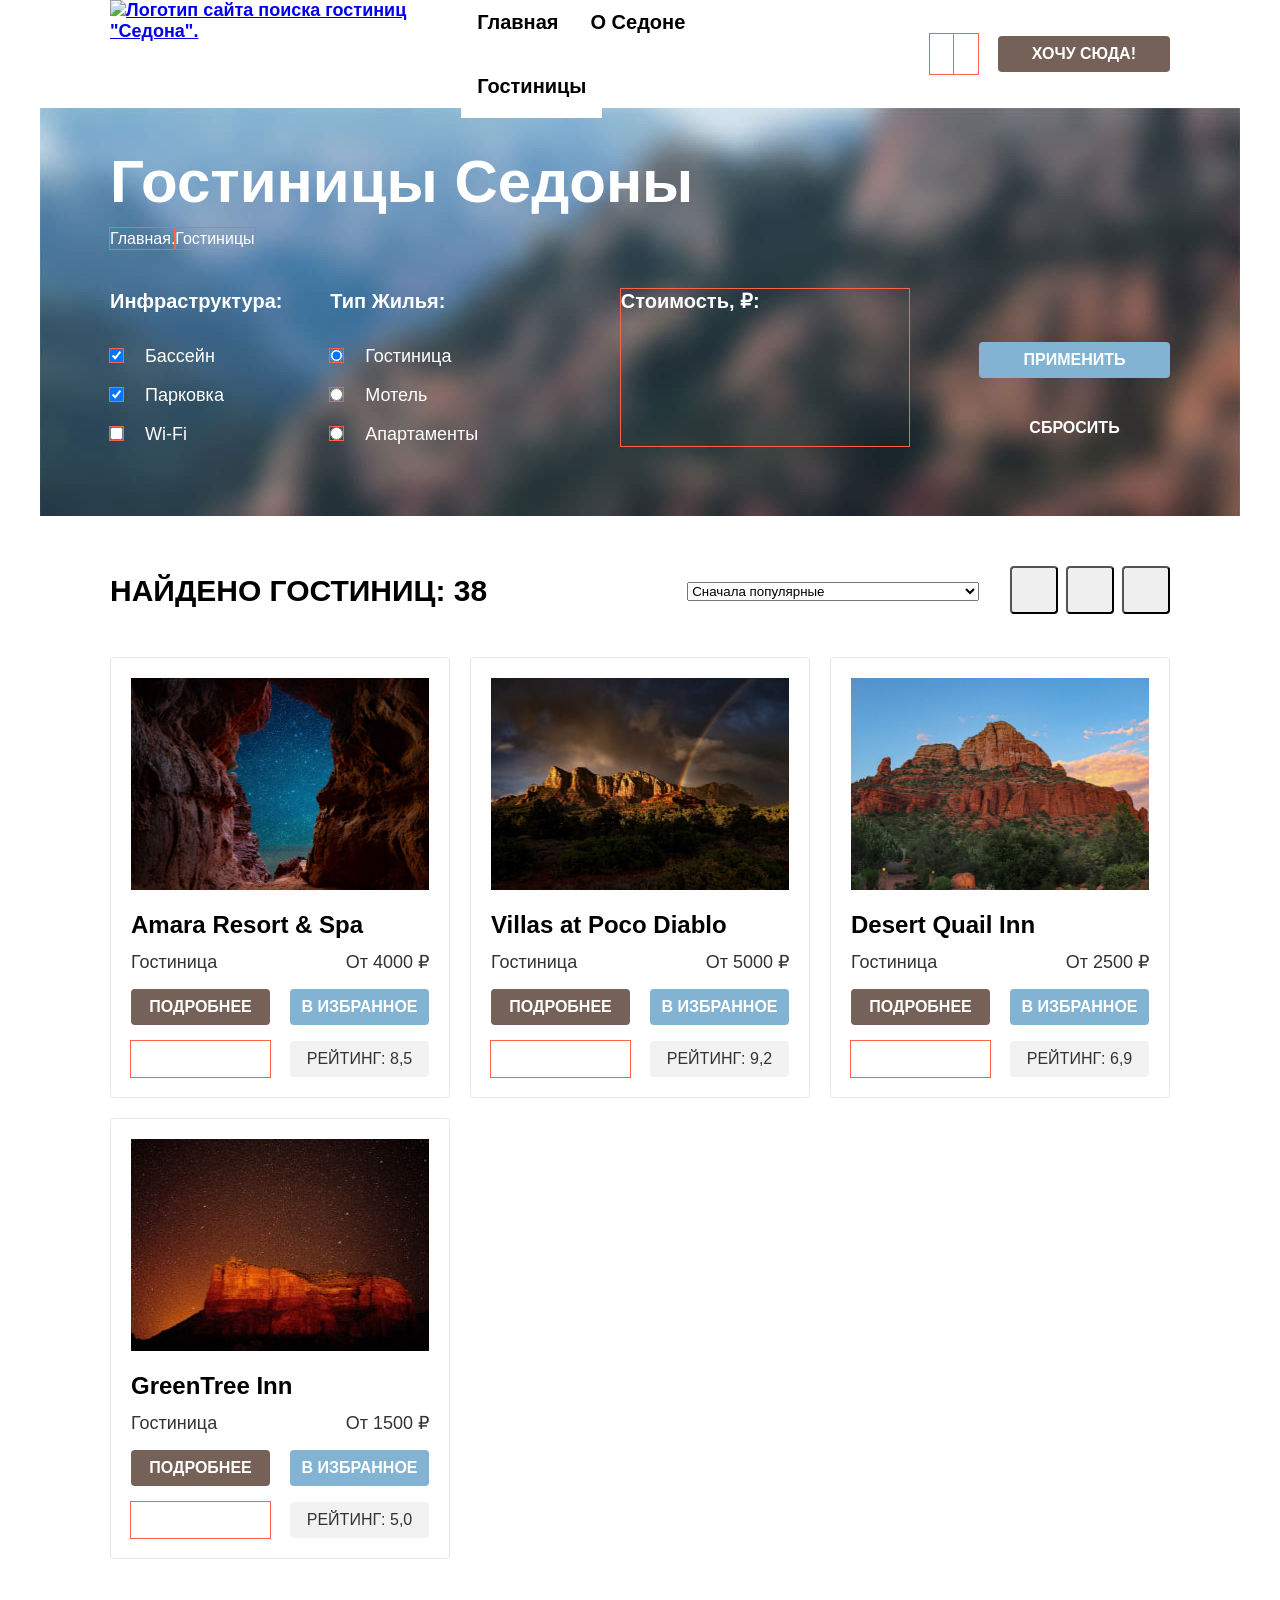
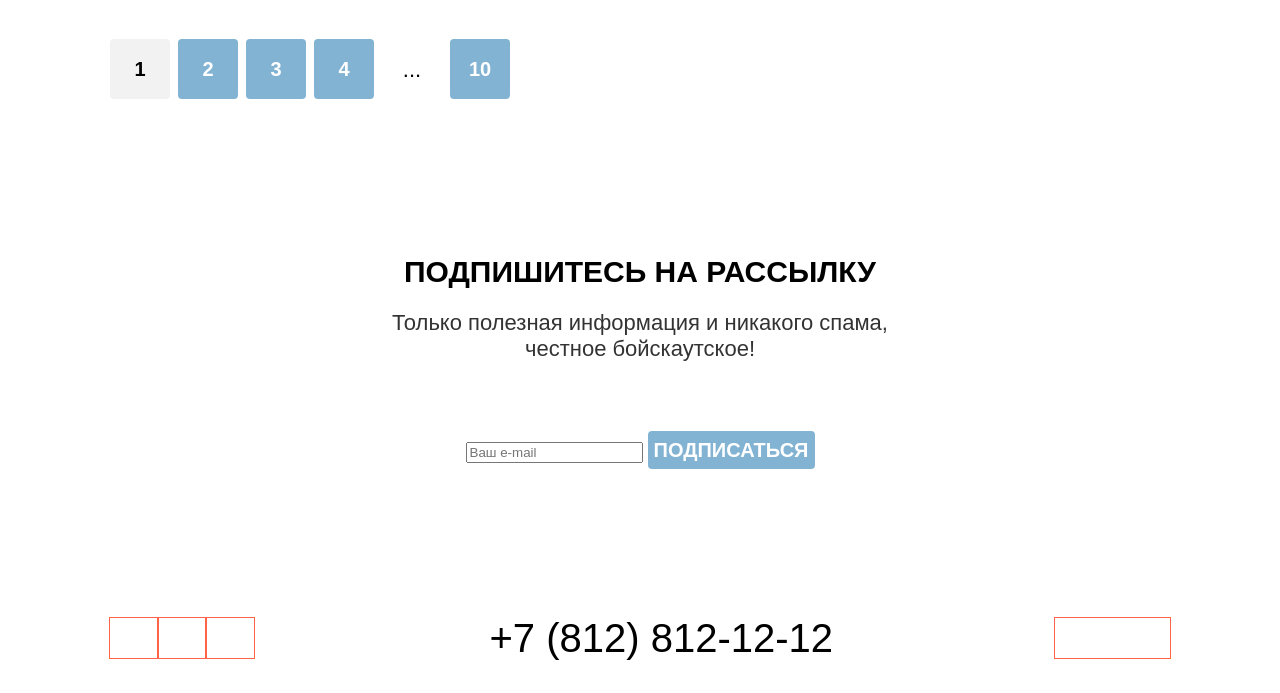
==== commit f25c7745: "сделаны мелкие сетки на гридах для подходящих компонентов" ====
--- a/catalog.html
+++ b/catalog.html
@@ -1,21 +1,15 @@
-<!doctype html>
+<!DOCTYPE html>
 <html lang="ru">
   <head>
-    <meta charset="utf-8" />
+    <meta charset="utf-8">
     <title>HTML Academy: Седона</title>
-    <link rel="stylesheet" href="styles/styles.css" />
+    <link rel="stylesheet" href="styles/styles.css">
   </head>
   <body>
-    <header class="page-header">
+    <header class="page-header" data-test="header">
       <nav class="navigation">
         <a class="navigation-logo" href="index.html">
-          <img
-            class="navigation-img"
-            src="images/logo.svg"
-            width="140"
-            height="70"
-            alt='Логотип сайта поиска гостиниц "Седона".'
-          />
+          <img class="navigation-img" src="images/logo.svg" width="140" height="70" alt='Логотип сайта поиска гостиниц "Седона".'>
         </a>
         <ul class="navigation-list">
           <li class="navigation-item">
@@ -25,9 +19,7 @@
             <a class="navigation-link" href="#">О Седоне</a>
           </li>
           <li class="navigation-item">
-            <a class="navigation-link navigation-current" href="catalog.html"
-              >Гостиницы</a
-            >
+            <a class="navigation-link navigation-current" href="catalog.html">Гостиницы</a>
           </li>
         </ul>
         <ul class="navigation-list navigation-user">
@@ -42,17 +34,18 @@
             </a>
           </li>
           <li class="navigation-item">
-            <a class="button button-brown" href="#">Хочу сюда!</a>
+            <a class="button button-login" href="#">Хочу сюда!</a>
           </li>
         </ul>
       </nav>
     </header>
-    <main class="main-container main-inner">
-      <header class="inner-header">
+    <main class="main-container main-inner" data-test="main">
+      <header class="inner-header"  data-test="filter">
         <h1 class="inner-header-title">Гостиницы Седоны</h1>
         <ul class="breadcrumbs">
           <li class="breadcrumbs-item">
             <a class="breadcrumbs-link" href="index.html">
+              Главная.
               <span class="visually-hidden">Главная.</span>
             </a>
           </li>
@@ -61,102 +54,63 @@
           </li>
         </ul>
         <h2 class="visually-hidden">Список гостиниц с фильтрами</h2>
-        <form
-          class="catalog-filter"
-          action="https://echo.htmlacademy.ru/"
-          method="get"
-        >
-          <div class="catalog-filter-left">
-            <fieldset class="catalog-filter-group">
-              <legend class="catalog-filter-title">Инфраструктура:</legend>
-              <ul class="catalog-filter-list">
-                <li class="catalog-filter-item">
-                  <label class="control">
-                    <input
-                      class="control-input"
-                      type="checkbox"
-                      name="swimming-pool"
-                      checked
-                    />
-                    Бассейн
-                  </label>
-                </li>
-                <li class="catalog-filter-item">
-                  <label class="control">
-                    <input
-                      class="control-input"
-                      type="checkbox"
-                      name="parking"
-                      checked
-                    />
-                    Парковка
-                  </label>
-                </li>
-                <li class="catalog-filter-item">
-                  <label class="control">
-                    <input class="control-input" type="checkbox" name="wi-fi" />
-                    Wi-Fi
-                  </label>
-                </li>
-              </ul>
-            </fieldset>
-            <fieldset class="catalog-filter-group">
-              <legend class="catalog-filter-title">Тип Жилья:</legend>
-              <ul class="catalog-filter-list">
-                <li class="catalog-filter-item">
-                  <label class="control">
-                    <input
-                      class="control-input"
-                      type="radio"
-                      name="type-of-housing"
-                      value="hotel"
-                      checked
-                    />
-                    Гостиница
-                  </label>
-                </li>
-                <li class="catalog-filter-item">
-                  <label class="control">
-                    <input
-                      class="control-input"
-                      type="radio"
-                      name="type-of-housing"
-                      value="motel"
-                    />
-                    Мотель
-                  </label>
-                </li>
-                <li class="catalog-filter-item">
-                  <label class="control">
-                    <input
-                      class="control-input"
-                      type="radio"
-                      name="type-of-housing"
-                      value="flat"
-                    />
-                    Квартира
-                  </label>
-                </li>
-              </ul>
-            </fieldset>
-          </div>
-          <div class="catalog-filter-right">
-            <fieldset class="catalog-filter-group">
-              <legend class="catalog-filter-title">Стоимость, &#8381;;:</legend>
-              <!--          Будем размечать позже-->
-            </fieldset>
-            <div class="filter-send-form">
-              <button class="button button-blue" type="submit">
-                Применить
-              </button>
-              <button class="button button-transparent" type="reset">
-                Сбросить
-              </button>
-            </div>
+        <form class="catalog-filter" action="https://echo.htmlacademy.ru/" method="get">
+          <fieldset class="catalog-filter-group catalog-filter-infrastructure">
+            <legend class="catalog-filter-title">Инфраструктура:</legend>
+            <ul class="catalog-filter-list">
+              <li class="catalog-filter-item">
+                <label class="control">
+                  <input class="control-input" type="checkbox" name="swimming-pool" checked>
+                  Бассейн
+                </label>
+              </li>
+              <li class="catalog-filter-item">
+                <label class="control">
+                  <input class="control-input" type="checkbox" name="parking" checked>
+                  Парковка
+                </label>
+              </li>
+              <li class="catalog-filter-item">
+                <label class="control">
+                  <input class="control-input" type="checkbox" name="wi-fi">
+                  Wi-Fi
+                </label>
+              </li>
+            </ul>
+          </fieldset>
+          <fieldset class="catalog-filter-group catalog-filter-type">
+            <legend class="catalog-filter-title">Тип Жилья:</legend>
+            <ul class="catalog-filter-list">
+              <li class="catalog-filter-item">
+                <label class="control">
+                  <input class="control-input" type="radio" name="type-of-housing" value="hotel" checked>
+                  Гостиница
+                </label>
+              </li>
+              <li class="catalog-filter-item">
+                <label class="control">
+                  <input class="control-input" type="radio" name="type-of-housing" value="motel">
+                  Мотель
+                </label>
+              </li>
+              <li class="catalog-filter-item">
+                <label class="control">
+                  <input class="control-input" type="radio" name="type-of-housing" value="flat">
+                  Апартаменты
+                </label>
+              </li>
+            </ul>
+          </fieldset>
+          <fieldset class="catalog-filter-group catalog-filter-cost">
+            <legend class="catalog-filter-title">Стоимость, &#8381;:</legend>
+          </fieldset>
+          <div class="filter-send-form">
+            <button class="button button-agree" type="submit">Применить</button>
+            <button class="button button-reset" type="reset">Сбросить</button>
           </div>
         </form>
       </header>
-      <section class="catalog-products">
+      <section class="catalog-products" data-test="catalog">
         <div class="catalog-products-sort">
           <p class="select-result">Найдено гостиниц: 38</p>
           <select class="select-control" aria-label="Сортировка">
@@ -166,41 +120,67 @@
           </select>
           <ul class="catalog-view-list">
             <li class="catalog-view-item">
-              <button class="button-show-tile">
+              <button class="button-show button-show-current">
                 <span class="visually-hidden">Показать плитками.</span>
               </button>
             </li>
             <li class="catalog-view-item">
-              <button class="button-show-slide">
+              <button class="button-show">
                 <span class="visually-hidden">Показать слайдами.</span>
               </button>
             </li>
             <li class="catalog-view-item">
-              <button class="button-show-list">
+              <button class="button-show">
                 <span class="visually-hidden">Показать списком.</span>
               </button>
             </li>
           </ul>
         </div>
         <ul class="product-list">
+<!--          Карточка-->
+          <li class="product-card">
+            <a class="product-card-link" href="#">
+              <img class="product-card-image" src="images/catalog/hotel-1.jpg" width="300" height="212" alt="Гостиница Amara Resort & Spa">
+              <h3 class="product-card-title">Amara Resort & Spa</h3>
+              <div class="product-card-wrapper">
+                <p class="product-card-type">Гостиница</p>
+                <p class="product-card-prise">
+                  <b class="product-card-prise-mark">От 4000 &#8381</b>
+                </p>
+              </div>
+            </a>
+            <a class="button button-detailed" href="#">Подробнее</a>
+            <button class="button button-favorite">В избранное</button>
+            <ul class="product-rating-list">
+              <li class="product-rating-item">
+                <span class="visually-hidden">Одна звезда.</span>
+              </li>
+              <li class="product-rating-item">
+                <span class="visually-hidden">Две звезды.</span>
+              </li>
+              <li class="product-rating-item">
+                <span class="visually-hidden">Три звезды.</span>
+              </li>
+              <li class="product-rating-item">
+                <span class="visually-hidden">Четыре звезды.</span>
+              </li>
+            </ul>
+            <p class="button button-rating">Рейтинг: 8,5</p>
+          </li>
           <!--          Карточка-->
           <li class="product-card">
             <a class="product-card-link" href="#">
-              <img
-                class="product-card-image"
-                src="images/catalog/hotel-1.jpg"
-                width="300"
-                height="212"
-                alt="Гостиница Amara Resort & Spa"
-              />
-              <h3 class="product-card-title">Amara Resort & Spa</h3>
-              <p class="product-card-type">Гостиница</p>
-              <p class="product-card-prise">
-                <b class="product-card-prise-mark">От 4000 &#8381;</b>;
-              </p>
-            </a>
-            <a class="button button-brown" href="#">Подробнее</a>
-            <a class="button button-blue" href="#">В избранное</a>
+              <img class="product-card-image" src="images/catalog/hotel-2.jpg" width="300" height="212" alt="Гостиница Amara Resort & Spa">
+              <h3 class="product-card-title">Villas at Poco Diablo</h3>
+              <div class="product-card-wrapper">
+                <p class="product-card-type">Гостиница</p>
+                <p class="product-card-prise">
+                  <b class="product-card-prise-mark">От 5000 &#8381</b>
+                </p>
+              </div>
+            </a>
+            <a class="button button-detailed" href="#">Подробнее</a>
+            <button class="button button-favorite">В избранное</button>
             <ul class="product-rating-list">
               <li class="product-rating-item">
                 <span class="visually-hidden">Одна звезда.</span>
@@ -215,26 +195,22 @@
                 <span class="visually-hidden">Четыре звезды.</span>
               </li>
             </ul>
-            <p class="button button-rating">Рейтинг: 8,5</p>
+            <p class="button button-rating">Рейтинг: 9,2</p>
           </li>
           <!--          Карточка-->
           <li class="product-card">
             <a class="product-card-link" href="#">
-              <img
-                class="product-card-image"
-                src="images/catalog/hotel-2.jpg"
-                width="300"
-                height="212"
-                alt="Гостиница Villas at Poco Diablo"
-              />
-              <h3 class="product-card-title">Villas at Poco Diablo</h3>
-              <p class="product-card-type">Гостиница</p>
-              <p class="product-card-prise">
-                <b class="product-card-prise-mark">От 5000 &#8381;</b>;
-              </p>
-            </a>
-            <a class="button button-brown" href="#">Подробнее</a>
-            <a class="button button-green" href="#">В избранное</a>
+              <img class="product-card-image" src="images/catalog/hotel-3.jpg" width="300" height="212" alt="Гостиница Amara Resort & Spa">
+              <h3 class="product-card-title">Desert Quail Inn</h3>
+              <div class="product-card-wrapper">
+                <p class="product-card-type">Гостиница</p>
+                <p class="product-card-prise">
+                  <b class="product-card-prise-mark">От 2500 &#8381</b>
+                </p>
+              </div>
+            </a>
+            <a class="button button-detailed" href="#">Подробнее</a>
+            <button class="button button-favorite">В избранное</button>
             <ul class="product-rating-list">
               <li class="product-rating-item">
                 <span class="visually-hidden">Одна звезда.</span>
@@ -245,30 +221,23 @@
               <li class="product-rating-item">
                 <span class="visually-hidden">Три звезды.</span>
               </li>
-              <li class="product-rating-item">
-                <span class="visually-hidden">Четыре звезды.</span>
-              </li>
-            </ul>
-            <p class="button button-rating">Рейтинг: 9,2</p>
+            </ul>
+            <p class="button button-rating">Рейтинг: 6,9</p>
           </li>
           <!--          Карточка-->
           <li class="product-card">
             <a class="product-card-link" href="#">
-              <img
-                class="product-card-image"
-                src="images/catalog/hotel-3.jpg"
-                width="300"
-                height="212"
-                alt="Гостиница Desert Quail Inn"
-              />
-              <h3 class="product-card-title">Desert Quail Inn</h3>
-              <p class="product-card-type">Гостиница</p>
-              <p class="product-card-prise">
-                <b class="product-card-prise-mark">От 2500 &#8381;</b>;
-              </p>
-            </a>
-            <a class="button button-brown" href="#">Подробнее</a>
-            <a class="button button-blue" href="#">В избранное</a>
+              <img class="product-card-image" src="images/catalog/hotel-4.jpg" width="300" height="212" alt="Гостиница Amara Resort & Spa">
+              <h3 class="product-card-title">GreenTree Inn</h3>
+              <div class="product-card-wrapper">
+                <p class="product-card-type">Гостиница</p>
+                <p class="product-card-prise">
+                  <b class="product-card-prise-mark">От 1500 &#8381</b>
+                </p>
+              </div>
+            </a>
+            <a class="button button-detailed" href="#">Подробнее</a>
+            <button class="button button-favorite">В избранное</button>
             <ul class="product-rating-list">
               <li class="product-rating-item">
                 <span class="visually-hidden">Одна звезда.</span>
@@ -276,95 +245,45 @@
               <li class="product-rating-item">
                 <span class="visually-hidden">Две звезды.</span>
               </li>
-              <li class="product-rating-item">
-                <span class="visually-hidden">Три звезды.</span>
-              </li>
-            </ul>
-            <p class="button button-rating">Рейтинг: 6,9</p>
-          </li>
-          <!--          Карточка-->
-          <li class="product-card">
-            <a class="product-card-link" href="#">
-              <img
-                class="product-card-image"
-                src="images/catalog/hotel-4.jpg"
-                width="300"
-                height="212"
-                alt="Гостиница GreenTree Inn"
-              />
-              <h3 class="product-card-title">GreenTree Inn</h3>
-              <p class="product-card-type">Гостиница</p>
-              <p class="product-card-prise">
-                <b class="product-card-prise-mark">От 1500 &#8381;</b>;
-              </p>
-            </a>
-            <a class="button button-brown" href="#">Подробнее</a>
-            <a class="button button-blue" href="#">В избранное</a>
-            <ul class="product-rating-list">
-              <li class="product-rating-item">
-                <span class="visually-hidden">Одна звезда.</span>
-              </li>
-              <li class="product-rating-item">
-                <span class="visually-hidden">Две звезды.</span>
-              </li>
             </ul>
             <p class="button button-rating">Рейтинг: 5,0</p>
           </li>
         </ul>
-        <!--        Пагинация-->
+<!--        Пагинация-->
         <ul class="pagination">
           <li class="pagination-item">
-            <a
-              class="button button-pagination-link button-pagination-current"
-              href="#"
-              >1</a
-            >
-          </li>
-          <li class="pagination-item">
-            <a class="button button-pagination-link" href="#">2</a>
-          </li>
-          <li class="pagination-item">
-            <a class="button button-pagination-link" href="#">3</a>
-          </li>
-          <li class="pagination-item">
-            <a class="button button-pagination-link" href="#">4</a>
-          </li>
-          <li class="pagination-item">
-            <span class="button pagination-ellipsis">...</span>
-          </li>
-          <li class="pagination-item">
-            <a class="button button-pagination-link" href="#">10</a>
+            <a class="pagination-link pagination-link-current" href="#">1</a>
+          </li>
+          <li class="pagination-item">
+            <a class="pagination-link" href="#">2</a>
+          </li>
+          <li class="pagination-item">
+            <a class="pagination-link" href="#">3</a>
+          </li>
+          <li class="pagination-item">
+            <a class="pagination-link" href="#">4</a>
+          </li>
+          <li class="pagination-item">
+            <span class="pagination-link pagination-ellipsis">...</span>
+          </li>
+          <li class="pagination-item">
+            <a class="pagination-link" href="#">10</a>
           </li>
         </ul>
       </section>
-      <section class="subscription inner-subscription">
+      <section class="subscription inner-subscription" data-test="subscribe">
         <h2 class="subscription-title">Подпишитесь на рассылку</h2>
-        <p class="subscription-description inner-subscription-description">
-          Только полезная информация и никакого спама, честное бойскаутское!
-        </p>
-        <form
-          class="subscription-form"
-          action="https://echo.htmlacademy.ru/"
-          method="post"
-        >
+        <p class="subscription-description inner-subscription-description">Только полезная информация и никакого спама,<br>честное бойскаутское!</p>
+        <form class="subscription-form" action="https://echo.htmlacademy.ru/" method="post">
           <label for="email">
             <span class="visually-hidden">Введите e-mail.</span>
           </label>
-          <input
-            class="field"
-            id="email"
-            type="email"
-            placeholder="Ваш e-mail"
-            name="email"
-            required
-          />
-          <button class="button button-subscription" type="submit">
-            Подписаться
-          </button>
+          <input class="field" id="email" type="email" placeholder="Ваш e-mail" name="email" required>
+          <button class="button button-subscription" type="submit">Подписаться</button>
         </form>
       </section>
     </main>
-    <footer class="page-footer">
+    <footer class="page-footer" data-test="footer">
       <section class="footer-social">
         <h2 class="visually-hidden">Социальные сети</h2>
         <ul class="footer-social-list">
@@ -379,10 +298,7 @@
             </a>
           </li>
           <li class="footer-social-item">
-            <a
-              class="footer-social-link"
-              href="https://www.youtube.com/user/htmlacademyru"
-            >
+            <a class="footer-social-link" href="https://www.youtube.com/user/htmlacademyru">
               <span class="visually-hidden">Ютуб.</span>
             </a>
           </li>
@@ -391,7 +307,9 @@
       <address class="footer-contacts-address">
         <a class="footer-phone" href="tel:+78128121212">+7 (812) 812-12-12</a>
       </address>
-      <a class="footer-link" href="https://htmlacademy.ru">.html academy</a>
+      <a class="footer-link" href="https://htmlacademy.ru">
+        <span class="visually-hidden">html academy</span>
+      </a>
     </footer>
   </body>
 </html>
--- a/styles/styles.css
+++ b/styles/styles.css
@@ -12,6 +12,12 @@
   font-weight: 700;
   src: url("../fonts/ptsans-700.woff2") format("woff2");
   font-display: swap;
+}
+
+*,
+*::before,
+*::after {
+  box-sizing: border-box;
 }
 
 html {
@@ -28,71 +34,20 @@
   font-size: 18px;
   font-weight: 700;
   line-height: 21px;
-  background-color: #ffffff;
+  background-color: #FFFFFF;
   color: #000000;
 }
 
 .button {
   text-decoration: none;
   text-transform: uppercase;
-  color: #ffffff;
+  color: #FFFFFF;
   text-align: center;
   font-size: 16px;
   line-height: 20px;
   font-weight: 700;
-}
-
-.button-brown {
-  background-color: #756157;
-}
-
-.button-blue {
-  background-color: #82b3d3;
-}
-
-.button-green {
-  background-color: #7db54f;
-}
-
-.button-find {
-  font-size: 20px;
-  line-height: 36px;
-  background-color: #756157;
-}
-
-.button-subscription {
-  font-size: 20px;
-  line-height: 36px;
-  background-color: #82b3d3;
-}
-
-.button-transparent {
-  background-color: transparent;
-}
-
-.button-rating {
-  background-color: #f2f2f2;
-  font-weight: 400;
-  color: #333333;
-}
-
-.button-pagination-link {
-  font-size: 20px;
-  line-height: 36px;
-  background-color: #82b3d3;
-}
-
-.button-pagination-current {
-  background-color: #f2f2f2;
-  color: #000000;
-}
-
-.pagination-ellipsis {
-  font-weight: 400;
-  font-size: 22px;
-  line-height: 26px;
-  color: #000000;
-  background-color: #ffffff;
+  border-radius: 4px;
+  border: 0;
 }
 
 .navigation {
@@ -103,27 +58,57 @@
 
 .navigation-logo {
   margin-right: 30px;
+  z-index: 1;
+}
+
+.navigation-item {
+  z-index: 3;
 }
 
 .navigation-list {
-  list-style-type: none;
-  margin: 0;
+  display: flex;
+  flex-wrap: wrap;
+  list-style-type: none;
+  align-items: center;
+  margin: -10px 0 0 0;
   padding: 0;
   width: 440px;
 }
 
-.navigation-user {
-  width: 320px;
-  margin-left: auto;
-}
-
 .navigation-link {
+  display: block;
   font-size: 20px;
   line-height: 24px;
   text-transform: capitalize;
   color: #000000;
-  background-color: #ffffff;
+  background-color: #FFFFFF;
   text-decoration: none;
+  padding: 20px 16px;
+}
+
+.navigation-user {
+  width: 420px;
+  margin-left: auto;
+  justify-content: flex-end;
+  align-items: center;
+}
+
+.navigation-user .navigation-link{
+  min-width: 20px;
+  min-height: 20px;
+  outline: tomato solid 1px;
+  padding: 20px 12px;
+}
+
+.navigation-user .button-login {
+  background-color: #756157;
+  display: block;
+  padding: 8px 34px;
+  margin-left: 20px;
+}
+
+.main-index {
+  margin-top: -10px;
 }
 
 .main-container {
@@ -131,16 +116,12 @@
 }
 
 .welcome {
-  background-image:
-    url("../images/divider.svg"), url("../images/index-hero.jpg");
-  background-position:
-    center bottom,
-    center;
+  background-image: url("../images/divider.svg"), url("../images/index-hero.jpg");
+  background-position: bottom, top;
   background-repeat: no-repeat, no-repeat;
-  background-size: auto, cover;
-  color: #000000;
-  background-color: #ffffff;
-  height: 485px;
+  color: #000000;
+  background-color: #FFFFFF;
+  padding: 51px 0 82px 0;
 }
 
 .welcome-logo {
@@ -150,13 +131,14 @@
 
 .slogan {
   text-align: center;
-  padding: 0 258px;
+  padding: 69px 258px 90px 258px;
 }
 
 .slogan-title {
   font-size: 30px;
   line-height: 36px;
   text-transform: uppercase;
+  margin: 0 0 25px 0;
 }
 
 .slogan-description {
@@ -164,6 +146,7 @@
   font-size: 22px;
   line-height: 26px;
   color: #333333;
+  margin: 0;
 }
 
 .advantages-list {
@@ -181,56 +164,7 @@
 .advantage-wrapper {
   display: flex;
   flex-direction: column;
-  justify-content: center;
   width: 400px;
-}
-
-.advantage-item:nth-child(1) {
-  background-color: #82b3d3;
-}
-
-.advantage-item:nth-child(1) .advantage-title {
-  color: #ffffff;
-}
-
-.advantage-item:nth-child(1) .advantage-description {
-  color: #ffffff;
-}
-
-.advantage-item:nth-child(2) {
-  background-color: rgba(131, 179, 211, 0.12);
-}
-
-.advantage-item:nth-child(3) {
-  background-color: rgba(131, 179, 211, 0.2);
-}
-
-.advantage-item:nth-child(4) {
-  background-color: rgba(131, 179, 211, 0.12);
-}
-
-.advantage-item:nth-child(5) {
-  background-color: #82b3d3;
-}
-
-.advantage-item:nth-child(5) .advantage-title {
-  color: #ffffff;
-}
-
-.advantage-item:nth-child(5) .advantage-description {
-  color: #ffffff;
-}
-
-.advantage-item:nth-child(6) {
-  background-color: rgba(131, 179, 211, 0.12);
-}
-
-.advantage-item:nth-child(7) {
-  background-color: #ffffff;
-}
-
-.advantage-item:nth-child(8) {
-  background-color: rgba(131, 179, 211, 0.12);
 }
 
 .advantage-title {
@@ -239,24 +173,142 @@
   text-transform: uppercase;
   color: #000000;
   text-align: center;
+  padding: 0 85px;
 }
 
 .advantage-description {
   font-weight: 400;
   text-align: center;
   color: #333333;
-  padding: 0 85px;
+  padding: 0 84px;
+}
+
+.advantage-item .advantage-title {
+  padding-bottom: 62px;
+  margin: 0;
+}
+
+.advantage-item .advantage-description {
+  margin: 0;
+}
+
+.advantage-item:nth-child(1) {
+  background-color: #82B3D3;
+}
+
+.advantage-item:nth-child(1) .advantage-title {
+  padding-top: 92px;
+  color: #FFFFFF;
+}
+
+.advantage-item:nth-child(1) .advantage-description {
+  color: #FFFFFF;
+}
+
+.advantage-item:nth-child(2) {
+  background-color: rgba(131, 179, 211, 0.12);
+}
+
+.advantage-item:nth-child(2) .advantage-title {
+  padding-top: 103px;
+}
+
+.advantage-item:nth-child(2) .advantage-description {
+  padding-bottom: 121px;
+}
+
+.advantage-item:nth-child(3) {
+  background-color: rgba(131, 179, 211, 0.2);
+}
+
+.advantage-item:nth-child(3) .advantage-title {
+  padding-top: 103px;
+}
+
+.advantage-item:nth-child(3) .advantage-description {
+  padding-bottom: 121px;
+}
+
+.advantage-item:nth-child(4) {
+  background-color: rgba(131, 179, 211, 0.12);
+}
+
+.advantage-item:nth-child(4) .advantage-title {
+  padding-top: 103px;
+}
+
+.advantage-item:nth-child(4) .advantage-description {
+  padding-bottom: 121px;
+}
+
+.advantage-item:nth-child(5) {
+  background-color: #82B3D3;
+}
+
+.advantage-item:nth-child(5) .advantage-title {
+  padding-top: 92px;
+  color: #FFFFFF;
+}
+
+.advantage-item:nth-child(5) .advantage-description {
+  color: #FFFFFF;
+}
+
+.advantage-item:nth-child(6) {
+  width: 100%;
+  display: flex;
+  flex-direction: column;
+}
+
+.advantage-item:nth-child(7) {
+  background-color: rgba(131, 179, 211, 0.12);
+}
+
+.advantage-item:nth-child(7) .advantage-title {
+  padding-bottom: 30px;
+  padding-top: 182px;
+}
+
+.advantage-item:nth-child(7) .advantage-description {
+  padding-bottom: 81px;
+}
+
+.advantage-item:nth-child(8) {
+  background-color: #FFFFFF;
+}
+
+.advantage-item:nth-child(8) .advantage-title {
+  padding-bottom: 30px;
+  padding-top: 182px;
+}
+
+.advantage-item:nth-child(8) .advantage-description {
+  padding-bottom: 81px;
+}
+
+.advantage-item:nth-child(9) {
+  background-color: rgba(131, 179, 211, 0.12);
+}
+
+.advantage-item:nth-child(9) .advantage-title {
+  padding-bottom: 30px;
+  padding-top: 182px;
+}
+
+.advantage-item:nth-child(9) .advantage-description {
+  padding-bottom: 81px;
 }
 
 .find {
   text-align: center;
-  padding: 0 304px;
+  padding: 96px 304px 105px 304px;
 }
 
 .find-title {
   font-size: 30px;
   line-height: 36px;
   text-transform: uppercase;
+  margin: 0 0 21px 0;
 }
 
 .find-description {
@@ -264,29 +316,50 @@
   font-size: 22px;
   line-height: 26px;
   color: #333333;
+  margin-top: 0;
+  margin-bottom: 60px;
+}
+
+.find .button-find {
+  font-size: 20px;
+  line-height: 36px;
+  background-color: #756157;
+  padding: 12px 50px 13px 50px;
 }
 
 .subscription {
   background-image: url("../images/subscribe.jpg");
   background-repeat: no-repeat;
   background-size: cover;
-  color: #ffffff;
+  color: #FFFFFF;
   background-color: #000000;
-  height: 414px;
   text-align: center;
-  padding: 0 258px;
+  padding: 96px 258px 104px 258px;
+  margin: 0;
 }
 
 .subscription-title {
   font-size: 30px;
   line-height: 36px;
   text-transform: uppercase;
+  margin: 0 0 20px 0;
 }
 
 .subscription-description {
   font-weight: 400;
   font-size: 22px;
   line-height: 26px;
+  margin: 0 0 55px 0;
+}
+
+.subscription-form {
+  padding-top: 14px;
+}
+
+.button-subscription {
+  font-size: 20px;
+  line-height: 36px;
+  background-color: #82B3D3;
 }
 
 .page-footer {
@@ -294,6 +367,8 @@
   width: 1060px;
   margin: 0 auto;
   justify-content: space-between;
+  padding-top: 45px;
+  padding-bottom: 35px;
 }
 
 .footer-social {
@@ -303,6 +378,7 @@
 .footer-social-list {
   list-style-type: none;
   display: flex;
+  flex-wrap: wrap;
   margin: 0;
   padding: 0;
 }
@@ -310,6 +386,7 @@
 .footer-social-item {
   width: 48px;
   height: 40px;
+  outline: tomato solid 1px;
 }
 
 .footer-social-link {
@@ -319,8 +396,8 @@
 
 .footer-contacts-address {
   font-style: normal;
-  width: 350px;
-  text-align: center;
+  width: 500px;
+  margin-left: 114px;
 }
 
 .footer-phone {
@@ -333,76 +410,96 @@
 
 .footer-link {
   width: 115px;
+  outline: tomato solid 1px;
 }
 
 /*Внутренняя страница*/
+
+.main-inner {
+  margin-top: -10px;
+}
 
 .inner-header {
   background-image: url("../images/catalog-hero.jpg");
   background-repeat: no-repeat;
-  background-position: center;
   background-size: cover;
-  color: #ffffff;
+  color: #FFFFFF;
   background-color: #000000;
   padding: 35px 70px 70px 70px;
+  margin-bottom: 50px;
 }
 
 .inner-header-title {
   font-size: 60px;
   line-height: 78px;
-  margin: 0;
+  margin: 0 0 7px 0;
 }
 
 .breadcrumbs {
-  list-style-type: none;
-  margin: 0;
-  padding: 0;
+  display: flex;
+  flex-wrap: wrap;
+  list-style-type: none;
+  margin: 0 0 40px 0;
+  padding: 0;
+}
+
+.breadcrumbs-item {
+  outline: tomato solid 1px;
 }
 
 .breadcrumbs-link {
   font-weight: 400;
   font-size: 16px;
   line-height: 21px;
-  color: #ffffff;
+  color: #FFFFFF;
   text-decoration: none;
 }
 
 .catalog-filter {
-  display: flex;
-  justify-content: space-between;
+  display: grid;
+  grid-template-columns: 150px 1fr 150px 2fr 288px 1fr 191px;
 }
 
 .catalog-filter-group {
+  margin: 0;
+  padding: 0;
   border: 0 none;
 }
 
-.catalog-filter-left {
-  display: flex;
-  width: 370px;
-  justify-content: space-between;
-}
-
-.catalog-filter-right {
-  display: flex;
-  width: 549px;
-  justify-content: space-between;
+.catalog-filter-infrastructure {
+  grid-column-start: 1;
+}
+
+.catalog-filter-type {
+  grid-column-start: 3;
+}
+
+.catalog-filter-cost {
+  grid-column-start: 5;
+  outline: tomato solid 1px;
+  /*padding-bottom: 104px;*/
 }
 
 .filter-send-form {
-  display: flex;
-  flex-direction: column;
+  grid-column-start: 7;
 }
 
 .catalog-filter-title {
   font-size: 20px;
   line-height: 24px;
   text-transform: capitalize;
+  margin-bottom: 32px;
+  padding: 0;
 }
 
 .catalog-filter-list {
   list-style-type: none;
   margin: 0;
   padding: 0;
+}
+
+.catalog-filter-item:not(:last-child) {
+  margin-bottom: 16px;
 }
 
 .control {
@@ -411,10 +508,39 @@
   line-height: 23px;
 }
 
+.control-input {
+  margin: 0 17px 0 0;
+  outline: tomato solid 1px;
+}
+
+.filter-send-form {
+  display: flex;
+  flex-direction: column;
+  justify-content: flex-end;
+  width: 100%;
+  max-width: 191px;
+}
+
+.button-agree {
+  background-color: #82B3D3;
+  margin-bottom: 32px;
+  padding: 8px 8px;
+}
+
+.button-reset {
+  background-color: transparent;
+  padding: 8px 8px;
+}
+
+.catalog-products {
+  padding-bottom: 59px;
+}
+
 .catalog-products-sort {
   display: flex;
+  align-items: center;
   width: 1060px;
-  margin: 0 auto;
+  margin: 0 auto 41px auto;
 }
 
 .select-control {
@@ -426,36 +552,70 @@
   font-size: 30px;
   line-height: 36px;
   text-transform: uppercase;
-  margin-right: 200px;
+  margin: 0 200px 0 0;
 }
 
 .catalog-view-list {
   list-style-type: none;
   margin: 0;
   padding: 0;
+  display: flex;
+}
+
+.catalog-view-item {
+  margin-left: 8px;
+}
+
+.catalog-view-item:first-child {
+  margin-left: 0;
+}
+
+.button-show {
+  width: 48px;
+  height: 48px;
+  border-radius: 4px;
 }
 
 .product-list {
   width: 1060px;
-  margin: 0 auto;
-  display: flex;
-  flex-wrap: wrap;
-  list-style-type: none;
-  padding: 0;
+  margin: 0 auto 40px auto;
+  padding: 0 0 40px 0;
+  list-style-type: none;
+  display: grid;
+  grid-template-columns: repeat(3, 340px);
+  gap: 20px;
 }
 
 .product-card {
-  width: 340px;
-}
-
+  display: grid;
+  padding: 20px;
+  border: 1px solid #e6e6e6;
+  border-radius: 4px;
+  column-gap: 20px;
+  row-gap: 16px;
+  grid-template-columns: repeat(2, 1fr);
+  grid-template-rows: repeat(3, auto);
+}
+
+.product-card-image {
+  width: 100%;
+  margin-bottom: 16px;
+}
+
+.product-card-wrapper {
+  display: flex;
+  justify-content: space-between;
+}
 .product-card-link {
   text-decoration: none;
   color: #000000;
+  grid-column: 1 /-1;
 }
 
 .product-card-title {
   font-size: 24px;
   line-height: 28px;
+  margin: 0 0 13px 0;
 }
 
 .product-card-type {
@@ -463,6 +623,7 @@
   font-size: 18px;
   line-height: 21px;
   color: #333333;
+  margin: 0;
 }
 
 .product-card-prise {
@@ -471,14 +632,40 @@
   line-height: 21px;
   text-align: right;
   color: #333333;
+  margin: 0;
 }
 
 .product-card-prise-mark {
   font-weight: normal;
 }
 
+.button-detailed {
+  background-color: #756157;
+  padding: 8px 3px;
+}
+
+.button-favorite {
+  background-color: #82B3D3;
+  padding: 8px 3px;
+}
+
 .product-rating-list {
   list-style-type: none;
+  outline: tomato solid 1px;
+  padding: 10px 0;
+  margin: 0;
+}
+
+.button-rating {
+  background-color: #F2F2F2;
+  font-weight: 400;
+  color: #333333;
+  margin: 0;
+  padding: 8px 3px;
+}
+
+.button-green {
+  background-color: #7DB54F;
 }
 
 .pagination {
@@ -491,21 +678,61 @@
 }
 
 .pagination-item {
+  margin-right: 8px;
+}
+
+.pagination-item:last-child {
+  margin-right: 0;
+}
+
+.pagination-link {
+  display: block;
+  box-sizing: border-box;
   width: 60px;
   height: 60px;
-  margin-right: 8px;
-}
-
-.pagination-item:last-child {
-  margin-right: 0;
+  padding: 12px 12px;
+  border-radius: 4px;
+  font-size: 20px;
+  line-height: 36px;
+  color: #FFFFFF;
+  background-color: #82B3D3;
+  text-decoration: none;
+  text-align: center;
+}
+
+.pagination-link-current {
+  color: #000000;
+  background-color: #F2F2F2;
+}
+
+.pagination-ellipsis {
+  background-color: transparent;
+  color: #000000;
+  font-style: normal;
+  font-weight: 400;
+  font-size: 22px;
+  line-height: 38px;
 }
 
 .inner-subscription {
   background-image: none;
   color: #000000;
-  background-color: #ffffff;
+  background-color: #FFFFFF;
 }
 
 .inner-subscription-description {
   color: #333333;
 }
+
+.visually-hidden {
+  position: absolute;
+  width: 1px;
+  height: 1px;
+  margin: -1px;
+  border: 0;
+  padding: 0;
+  white-space: nowrap;
+  clip-path: inset(100%);
+  clip: rect(0 0 0 0);
+  overflow: hidden;
+}
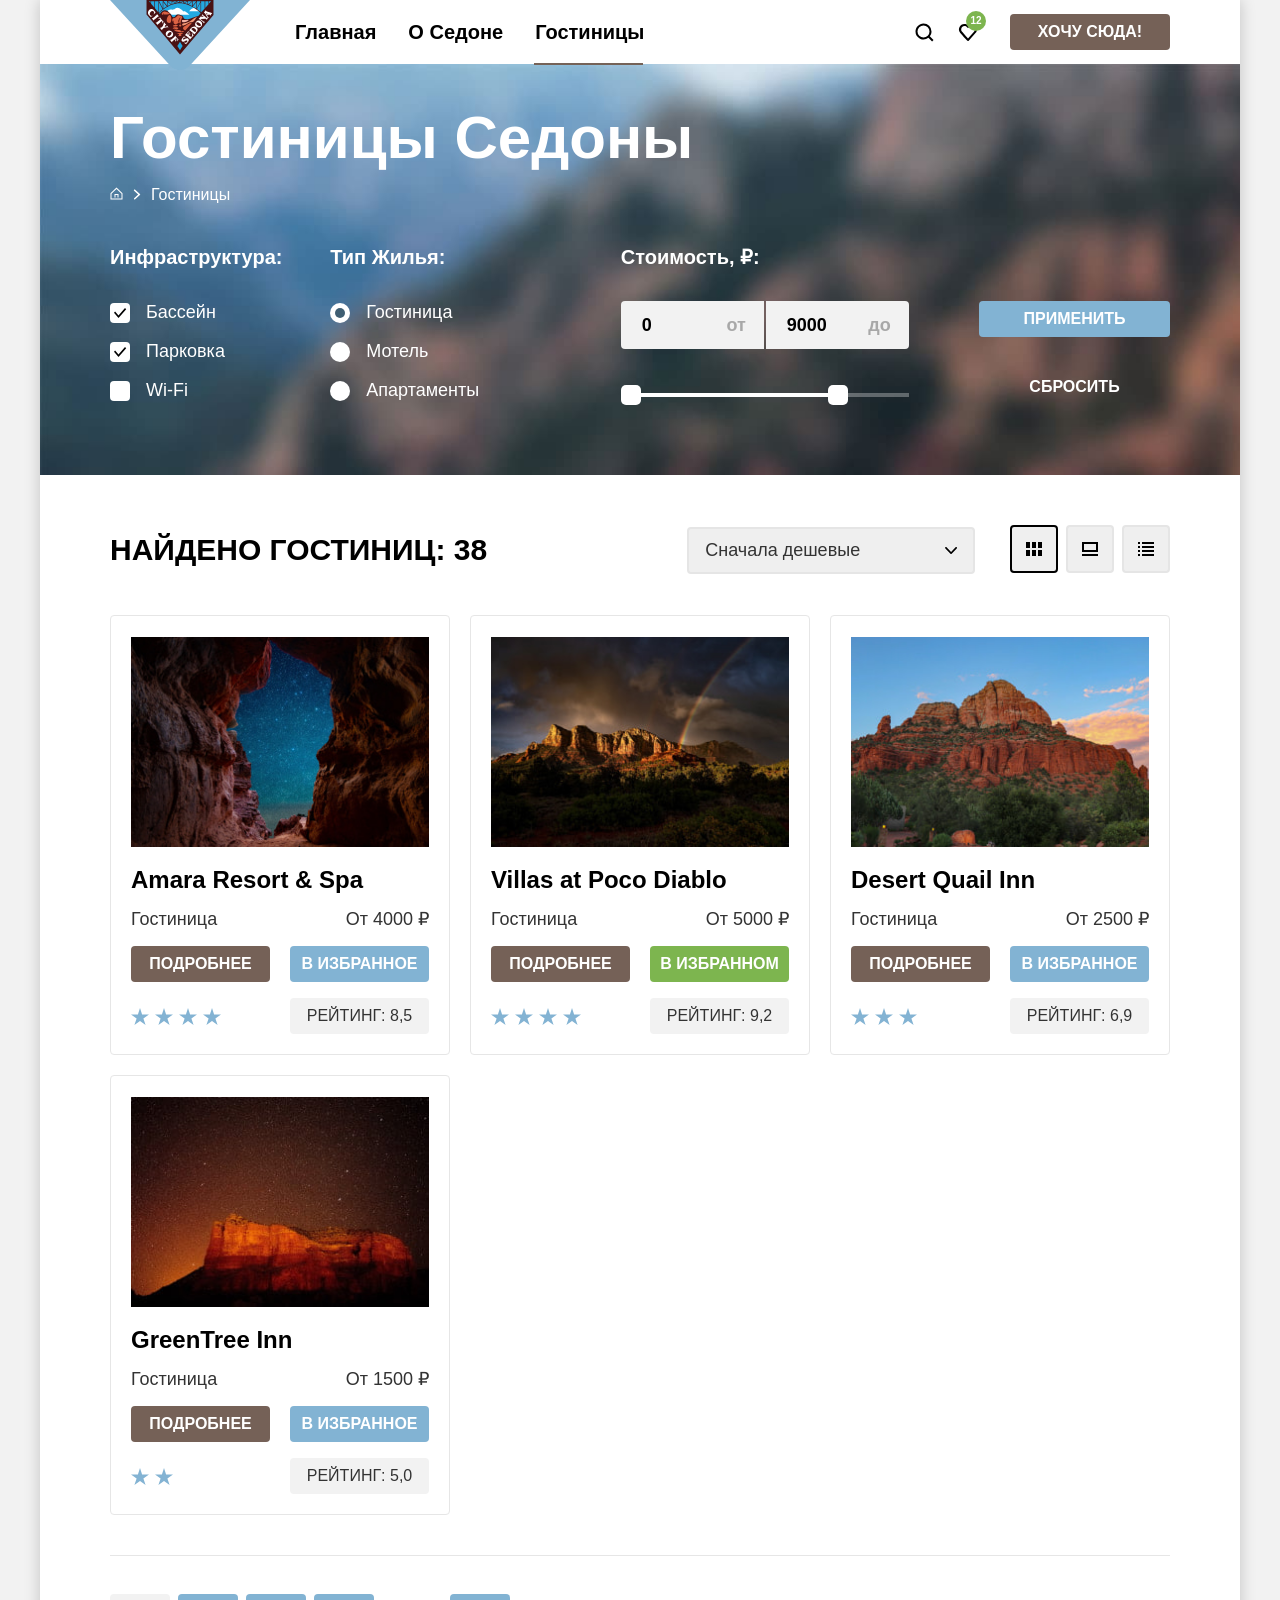
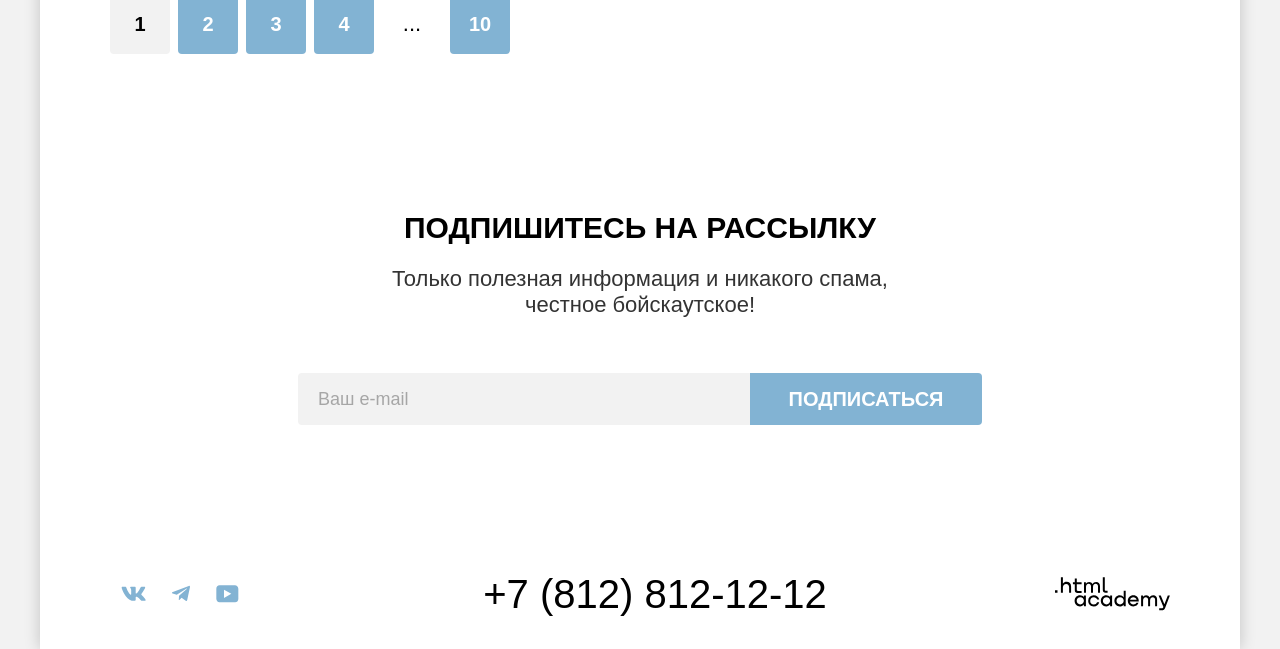
==== commit 05b683a7: "Merge pull request #8 from Egor79437658/master" ====
--- a/catalog.html
+++ b/catalog.html
@@ -6,310 +6,347 @@
     <link rel="stylesheet" href="styles/styles.css">
   </head>
   <body>
-    <header class="page-header" data-test="header">
-      <nav class="navigation">
-        <a class="navigation-logo" href="index.html">
-          <img class="navigation-img" src="images/logo.svg" width="140" height="70" alt='Логотип сайта поиска гостиниц "Седона".'>
+    <div class="wrapper">
+      <header class="page-header" data-test="header">
+        <nav class="navigation">
+          <div class="navigation-wrapper">
+            <a class="navigation-logo" href="index.html">
+              <img class="navigation-img" src="images/logo.svg" width="140" height="70" alt='Логотип сайта поиска гостиниц "Седона".'>
+            </a>
+            <ul class="navigation-list">
+              <li class="navigation-item">
+                <a class="navigation-link" href="index.html">Главная</a>
+              </li>
+              <li class="navigation-item">
+                <a class="navigation-link" href="#">О Седоне</a>
+              </li>
+              <li class="navigation-item">
+                <a class="navigation-link navigation-current" href="#">Гостиницы</a>
+              </li>
+            </ul>
+          </div>
+          <ul class="navigation-list navigation-user">
+            <li class="navigation-item">
+              <a class="navigation-link" href="#">
+                <svg class="navigation-icon" aria-hidden="true" focusable="false" width="20" height="20" viewBox="0 0 20 20" fill="currentColor" xmlns="http://www.w3.org/2000/svg">
+                  <path d="m19.5 18-3.7-3.67c1-1.3 1.7-2.98 1.7-4.87a8 8 0 0 0-8-7.96c-4.4 0-8 3.68-8 8.06a8 8 0 0
+                    0 12.9 6.26l3.7 3.68 1.4-1.5Zm-10-2.48a6 6 0 0 1-6-5.96 6 6 0 0 1 12 0 6 6 0 0 1-6 5.96Z"/>
+                </svg>
+                <span class="visually-hidden navigation-link-text">Поиск.</span>
+              </a>
+            </li>
+            <li class="navigation-item">
+              <a class="navigation-link navigation-favorite" href="#">
+                <span class="navigation-favorite-count">12</span>
+                <svg class="navigation-icon" aria-hidden="true" focusable="false" width="20" height="20" viewBox="0 0 20 20" fill="currentColor" xmlns="http://www.w3.org/2000/svg">
+                  <path d="M9.9 19a.9.9 0 0 1-.8-.4c-5.4-6.1-6.7-7.5-7-7.9A5.4 5.4 0 0 1 6.5 2C7.8 2 9 2.5 10 3.3a5.46
+                    5.46 0 0 1 9 4.1c0 1.3-.5 2.5-1.3 3.4l-7 7.9c-.2.2-.4.3-.8.3Zm-6-9.5c.3.4 3.5 4 6.1 6.9l6.2-7c.5-.5.7-1.2.7-2
+                    0-1.8-1.5-3.3-3.3-3.3-1 0-2 .5-2.7 1.3-.3.3-.6.4-.9.4-.3 0-.6-.2-.8-.4-.7-.8-1.7-1.3-2.7-1.3-1.8 0-3.3
+                    1.5-3.3 3.3-.1.9.3 1.6.7 2.1-.1 0-.1 0 0 0Z"/>
+                </svg>
+                <span class="visually-hidden navigation-link-text">Избранное.</span>
+              </a>
+            </li>
+            <li class="navigation-item">
+              <a class="button button-login" href="#">Хочу сюда!</a>
+            </li>
+          </ul>
+        </nav>
+      </header>
+      <main class="main-container main-inner" data-test="main">
+        <header class="inner-header">
+          <h1 class="inner-header-title">Гостиницы Седоны</h1>
+          <ul class="breadcrumbs">
+            <li class="breadcrumbs-item">
+              <a class="breadcrumbs-link" href="index.html">
+                <span class="visually-hidden">Главная.</span>
+                <svg class="breadcrumbs-icon" aria-hidden="true" focusable="false"  width="13" height="13" viewBox="0 0 13 13" fill="currentColor" xmlns="http://www.w3.org/2000/svg">
+                  <path d="m6.5.5-6 5.8v6.2h12V6.3L6.5.5Zm5 11h-10V6.7l5-4.8 5 4.8v4.8Z"/>
+                  <path d="M4.5 10.5h1V8h2v2.5h1V7h-4v3.5Z"/>
+                </svg>
+              </a>
+            </li>
+            <li class="breadcrumbs-item">
+              <a class="breadcrumbs-link">Гостиницы</a>
+            </li>
+          </ul>
+          <h2 class="visually-hidden">Список гостиниц с фильтрами</h2>
+          <form class="catalog-filter" action="https://echo.htmlacademy.ru/" method="get" data-test=" filter">
+            <fieldset class="catalog-filter-group catalog-filter-infrastructure">
+              <legend class="catalog-filter-title">Инфраструктура:</legend>
+              <ul class="catalog-filter-list">
+                <li class="catalog-filter-item">
+                  <label class="control">
+                    <input class="control-input visually-hidden" type="checkbox" name="swimming-pool" checked>
+                    <span class="control-mark"></span>
+                    <span class="control-label">Бассейн</span>
+                  </label>
+                </li>
+                <li class="catalog-filter-item">
+                  <label class="control">
+                    <input class="control-input visually-hidden" type="checkbox" name="parking" checked>
+                    <span class="control-mark"></span>
+                    <span class="control-label">Парковка</span>
+                  </label>
+                </li>
+                <li class="catalog-filter-item">
+                  <label class="control">
+                    <input class="control-input visually-hidden" type="checkbox" name="wi-fi">
+                    <span class="control-mark"></span>
+                    <span class="control-label">Wi-Fi</span>
+                  </label>
+                </li>
+              </ul>
+            </fieldset>
+            <fieldset class="catalog-filter-group catalog-filter-type">
+              <legend class="catalog-filter-title">Тип Жилья:</legend>
+              <ul class="catalog-filter-list">
+                <li class="catalog-filter-item">
+                  <label class="control">
+                    <input class="control-input visually-hidden" type="radio" name="type-of-housing" value="hotel" checked>
+                    <span class="control-mark"></span>
+                    <span class="control-label">Гостиница</span>
+                  </label>
+                </li>
+                <li class="catalog-filter-item">
+                  <label class="control">
+                    <input class="control-input visually-hidden" type="radio" name="type-of-housing" value="motel">
+                    <span class="control-mark"></span>
+                    <span class="control-label">Мотель</span>
+                  </label>
+                </li>
+                <li class="catalog-filter-item">
+                  <label class="control">
+                    <input class="control-input visually-hidden" type="radio" name="type-of-housing" value="flat">
+                    <span class="control-mark"></span>
+                    <span class="control-label">Апартаменты</span>
+                  </label>
+                </li>
+              </ul>
+            </fieldset>
+            <fieldset class="catalog-filter-group catalog-filter-cost">
+              <legend class="catalog-filter-title">Стоимость, &#8381;:</legend>
+                <div class="range">
+                  <ul class="range-inputs-list">
+                    <li class="range-inputs-item">
+                      <input type="number" class="range-field range-field-min" id="range-field-min" value="0" name="range-field-min">
+                      <label class="range-label" for="range-field-min">от</label>
+                    </li>
+                    <li class="range-inputs-item">
+                      <input type="number" class="range-field range-field-max" id="range-field-max" value="9000" name="range-field-max">
+                      <label class="range-label" for="range-field-max">до</label>
+                    </li>
+                  </ul>
+                  <div class="range-scale">
+                    <div class="range-bar" style="left: 0; width: 227px">
+                      <button class="range-toggle toggle-min" type="button">
+                        <span class="visually-hidden">Изменить минимальную цену.</span>
+                      </button>
+                      <button class="range-toggle toggle-max" type="button">
+                        <span class="visually-hidden">Изменить максимальную цену.</span>
+                      </button>
+                    </div>
+                  </div>
+              </div>
+            </fieldset>
+            <div class="filter-send-form">
+              <button class="button button-agree" type="submit">Применить</button>
+              <button class="button button-reset" type="reset">Сбросить</button>
+            </div>
+          </form>
+        </header>
+        <section class="catalog-products" data-test="catalog">
+          <div class="catalog-products-sort">
+            <p class="select-result">Найдено гостиниц: 38</p>
+            <div class="select-wrapper">
+              <select class="select-control" aria-label="Сортировка">
+                <option value="cheap">Сначала дешевые</option>
+              </select>
+            </div>
+            <ul class="catalog-view-list">
+              <li class="catalog-view-item">
+                <button class="button-show button-show-tile button-show-current">
+                  <span class="visually-hidden">Показать плитками.</span>
+                </button>
+              </li>
+              <li class="catalog-view-item">
+                <button class="button-show button-show-slide">
+                  <span class="visually-hidden">Показать слайдами.</span>
+                </button>
+              </li>
+              <li class="catalog-view-item">
+                <button class="button-show button-show-list">
+                  <span class="visually-hidden">Показать списком.</span>
+                </button>
+              </li>
+            </ul>
+          </div>
+          <ul class="product-list">
+  <!--          Карточка-->
+            <li class="product-card">
+              <a class="product-card-link" href="#">
+                <img class="product-card-image" src="images/catalog/hotel-1.jpg" width="300" height="212" alt="Гостиница Amara Resort & Spa">
+                <h3 class="product-card-title">Amara Resort & Spa</h3>
+                <div class="product-card-wrapper">
+                  <p class="product-card-type">Гостиница</p>
+                  <p class="product-card-prise">
+                    <b class="product-card-prise-mark">От 4000 &#8381</b>
+                  </p>
+                </div>
+              </a>
+              <a class="button button-detailed" href="#">Подробнее</a>
+              <button class="button button-favorite">В избранное</button>
+              <div class="product-rating rating-4" aria-label="Четыре звезды"></div>
+              <p class="button button-rating">Рейтинг: 8,5</p>
+            </li>
+            <!--          Карточка-->
+            <li class="product-card">
+              <a class="product-card-link" href="#">
+                <img class="product-card-image" src="images/catalog/hotel-2.jpg" width="300" height="212" alt="Гостиница Amara Resort & Spa">
+                <h3 class="product-card-title">Villas at Poco Diablo</h3>
+                <div class="product-card-wrapper">
+                  <p class="product-card-type">Гостиница</p>
+                  <p class="product-card-prise">
+                    <b class="product-card-prise-mark">От 5000 &#8381</b>
+                  </p>
+                </div>
+              </a>
+              <a class="button button-detailed" href="#">Подробнее</a>
+              <button class="button button-favorite-added">В избранном</button>
+              <div class="product-rating rating-4" aria-label="Четыре звезды"></div>
+              <p class="button button-rating">Рейтинг: 9,2</p>
+            </li>
+            <!--          Карточка-->
+            <li class="product-card">
+              <a class="product-card-link" href="#">
+                <img class="product-card-image" src="images/catalog/hotel-3.jpg" width="300" height="212" alt="Гостиница Amara Resort & Spa">
+                <h3 class="product-card-title">Desert Quail Inn</h3>
+                <div class="product-card-wrapper">
+                  <p class="product-card-type">Гостиница</p>
+                  <p class="product-card-prise">
+                    <b class="product-card-prise-mark">От 2500 &#8381</b>
+                  </p>
+                </div>
+              </a>
+              <a class="button button-detailed" href="#">Подробнее</a>
+              <button class="button button-favorite">В избранное</button>
+              <div class="product-rating rating-3" aria-label="Три звезды"></div>
+              <p class="button button-rating">Рейтинг: 6,9</p>
+            </li>
+            <!--          Карточка-->
+            <li class="product-card">
+              <a class="product-card-link" href="#">
+                <img class="product-card-image" src="images/catalog/hotel-4.jpg" width="300" height="212" alt="Гостиница Amara Resort & Spa">
+                <h3 class="product-card-title">GreenTree Inn</h3>
+                <div class="product-card-wrapper">
+                  <p class="product-card-type">Гостиница</p>
+                  <p class="product-card-prise">
+                    <b class="product-card-prise-mark">От 1500 &#8381</b>
+                  </p>
+                </div>
+              </a>
+              <a class="button button-detailed" href="#">Подробнее</a>
+              <button class="button button-favorite">В избранное</button>
+              <div class="product-rating rating-2" aria-label="Две звезды"></div>
+              <p class="button button-rating">Рейтинг: 5,0</p>
+            </li>
+          </ul>
+  <!--        Пагинация-->
+          <ul class="pagination">
+            <li class="pagination-item">
+              <a class="pagination-link pagination-link-current" href="#">1</a>
+            </li>
+            <li class="pagination-item">
+              <a class="pagination-link" href="#">2</a>
+            </li>
+            <li class="pagination-item">
+              <a class="pagination-link" href="#">3</a>
+            </li>
+            <li class="pagination-item">
+              <a class="pagination-link" href="#">4</a>
+            </li>
+            <li class="pagination-item">
+              <span class="pagination-link pagination-ellipsis">...</span>
+            </li>
+            <li class="pagination-item">
+              <a class="pagination-link" href="#">10</a>
+            </li>
+          </ul>
+        </section>
+        <section class="subscription inner-subscription" data-test="subscribe">
+          <h2 class="subscription-title">Подпишитесь на рассылку</h2>
+          <p class="subscription-description inner-subscription-description">Только полезная информация и никакого спама,<br>честное бойскаутское!</p>
+          <form class="subscription-form" action="https://echo.htmlacademy.ru/" method="post">
+            <label class="subscription-field-label" for="email">
+              <span class="visually-hidden">Введите ваш e-mail</span>
+              <input class="subscription-field" id="email" type="email" placeholder="Ваш e-mail" name="email" required>
+            </label>
+            <button class="button button-subscription" type="submit">Подписаться</button>
+          </form>
+        </section>
+      </main>
+      <footer class="page-footer" data-test="footer">
+        <section class="footer-social">
+          <h2 class="visually-hidden">Социальные сети</h2>
+          <ul class="footer-social-list">
+            <li class="footer-social-item">
+              <a class="footer-social-link" href="https://vk.com/htmlacademy">
+                <span class="visually-hidden">Вконтакте.</span>
+                <svg class="footer-social-icon" aria-hidden="true" focusable="false" width="25" height="15" viewBox="0 0 25 15" fill="currentColor" xmlns="http://www.w3.org/2000/svg">
+                  <path fill-rule="evenodd" clip-rule="evenodd" d="M24.12 1.8c.16-.54 0-.94-.8-.94H20.7c-.67 0-.98.34-1.15.73
+                   0 0-1.33 3.2-3.22 5.27-.61.6-.9.8-1.23.8-.16 0-.41-.2-.41-.75v-5.1c0-.66-.19-.95-.74-.95H9.82c-.42
+                   0-.67.3-.67.59 0 .62.95.76 1.04 2.51v3.8c0 .83-.15.98-.48.98-.9 0-3.06-3.2-4.34-6.88-.25-.72-.5-1-1.18-1H1.57c-.75
+                   0-.9.34-.9.73 0 .68.89 4.07 4.14 8.55 2.17 3.06 5.23 4.72 8 4.72 1.68 0 1.88-.37 1.88-1v-2.32c0-.74.16-.88.7-.88.38
+                   0 1.05.19 2.6 1.66 1.79 1.75 2.08 2.54 3.08 2.54h2.63c.75 0
+                   1.12-.37.9-1.1-.23-.72-1.08-1.77-2.2-3.02-.62-.71-1.54-1.48-1.82-1.86-.39-.5-.28-.71 0-1.15 0 0 3.2-4.42 3.54-5.93Z"/>
+                </svg>
+              </a>
+            </li>
+            <li class="footer-social-item">
+              <a class="footer-social-link" href="https://t.me/htmlacademy">
+                <span class="visually-hidden">Телеграм.</span>
+                <svg class="footer-social-icon" aria-hidden="true" focusable="false" width="18" height="16" viewBox="0 0 18 16" fill="currentColor" xmlns="http://www.w3.org/2000/svg">
+                  <path d="M16.79.96.84 7.1c-1.09.44-1.08 1.05-.2 1.32l4.1 1.28 9.47-5.98c.44-.27.85-.13.52.17l-7.68
+                  6.93-.28 4.22c.41 0 .6-.2.83-.41l1.99-1.94 4.13 3.06c.77.42 1.31.2 1.5-.71l2.72-12.8c.28-1.1-.43-1.61-1.16-1.28Z"/>
+                </svg>
+              </a>
+            </li>
+            <li class="footer-social-item">
+              <a class="footer-social-link" href="https://www.youtube.com/user/htmlacademyru">
+                <span class="visually-hidden">Ютуб.</span>
+                <svg class="footer-social-icon" aria-hidden="true" focusable="false" width="23" height="18" viewBox="0 0 23 18" fill="currentColor" xmlns="http://www.w3.org/2000/svg">
+                  <path d="M18.94.36H3.51C1.65.36.33 1.95.33 3.76v10.09c0 1.91 1.32 3.5 3.18 3.5h15.65c1.64 0 3.17-1.59
+                  3.17-3.4V3.76c-.22-1.8-1.53-3.4-3.39-3.4ZM7.99 12.89V4.82l7.34 4.04-7.34 4.03Z"/>
+                </svg>
+              </a>
+            </li>
+          </ul>
+        </section>
+        <address class="footer-contacts-address">
+          <a class="footer-phone" href="tel:+78128121212">+7 (812) 812-12-12</a>
+        </address>
+        <a class="footer-link" href="https://htmlacademy.ru">
+          <span class="visually-hidden">html academy.</span>
+          <svg class="footer-link-icon" aria-hidden="true" focusable="false" width="115" height="34" viewBox="0 0 115 34" fill="currentColor" xmlns="http://www.w3.org/2000/svg">
+            <path d="M0 13.26v2.6h2.5v-2.6H0ZM11.6 4.86c-1.6 0-2.8.7-3.6 1.7h-.1V.36h-2v15.5h2v-5.3c0-2.1 1.3-3.6 3.3-3.6
+            1.8 0 2.9 1.4 2.9 3.2v5.7h2v-6.1c.1-3-1.8-4.9-4.5-4.9ZM26.6 5.16h-4.8v-3.7h-2v3.8h-1.9v2h1.9v6c0 1.7 1 2.7 2.7
+            2.7h4.1v-2h-3.7c-.7 0-1.1-.4-1.1-1.1v-5.7h4.8v-2ZM41.1 4.96c-1.6 0-2.9.8-3.5 2.1h-.1c-.6-1.2-1.8-2.1-3.4-2.1-1.4
+            0-2.5.8-3.1 1.8h-.1v-1.6H29v10.6h2v-5.4c0-2 1-3.5 2.6-3.5 1.5 0 2.4 1 2.4 2.6v6.3h2v-5.6c0-2.4 1.4-3.3 2.6-3.3 1.5
+            0 2.4 1 2.4 2.6v6.3h2v-6.5c.1-2.5-1.4-4.3-3.9-4.3ZM47.8 13.06c0 1.7 1 2.7 2.8 2.7h2v-2h-1.7c-.7 0-1.1-.4-1.1-1.1V.36h-2v12.7ZM28.9
+            20.06c-.9-1.1-2.2-1.8-3.9-1.8-3.1 0-5.4 2.3-5.4 5.6s2.3 5.6 5.4 5.6c1.8 0 3-.8 3.8-1.9h.1v1.6h2v-10.6h-2v1.5Zm-3.6
+            7.4c-2.2 0-3.6-1.6-3.6-3.6s1.4-3.6 3.6-3.6 3.6 1.6 3.6 3.6c0 1.9-1.4 3.6-3.6 3.6ZM44.2 22.36c-.5-2.4-2.6-4.1-5.4-4.1a5.4
+            5.4 0 0 0-5.6 5.6c0 3.1 2.2 5.6 5.6 5.6 2.8 0 4.9-1.8 5.4-4.2h-2.1a3.4 3.4 0 0 1-3.3 2.3c-2.2 0-3.6-1.6-3.6-3.6s1.4-3.6
+            3.6-3.6c1.6 0 2.8 1 3.3 2.2h2.1v-.2ZM55.1 20.06c-.9-1.1-2.2-1.8-3.9-1.8-3.1 0-5.4 2.3-5.4 5.6s2.3 5.6 5.4 5.6c1.8 0
+            3-.8 3.8-1.9h.1v1.6h2v-10.6h-2v1.5Zm-3.6 7.4c-2.2 0-3.6-1.6-3.6-3.6s1.4-3.6 3.6-3.6 3.6 1.6 3.6 3.6c0 1.9-1.5 3.6-3.6
+            3.6ZM68.7 20.16c-.9-1.1-2.2-1.9-3.9-1.9-3.1 0-5.4 2.3-5.4 5.6s2.2 5.6 5.4 5.6c1.7 0 3-.8 3.8-1.8h.1v1.5h2v-15.4h-2v6.4Zm-3.6
+            7.3c-2.2 0-3.6-1.6-3.6-3.6s1.4-3.6 3.6-3.6 3.6 1.6 3.6 3.6c-.1 2-1.5 3.6-3.6 3.6ZM78.3 18.26c-3.3 0-5.5 2.5-5.5 5.6 0 3 2.1
+            5.6 5.5 5.6 2.5 0 4.5-1.3 5.2-3.6h-2.1c-.5 1-1.6 1.6-3 1.6-1.9 0-3.3-1.3-3.4-2.9h8.8c.2-3.6-2-6.3-5.5-6.3Zm0 1.9c1.7 0 3 1
+            3.3 2.6h-6.5c.3-1.5 1.5-2.6 3.2-2.6ZM98.2 18.26c-1.6 0-2.9.8-3.6 2h-.1c-.6-1.2-1.8-2-3.4-2-1.4 0-2.5.7-3.1 1.8v-1.5h-1.9v10.6h2v-5.4c0-2
+            1-3.4 2.6-3.5 1.5 0 2.4 1 2.4 2.6v6.3h2v-5.6c0-2.4 1.4-3.3 2.6-3.3 1.5 0 2.4 1 2.4 2.6v6.3h2v-6.5c.1-2.6-1.4-4.4-3.9-4.4ZM109.4
+            27.36l-3.6-8.9h-2.2l4.8 11.6c-.3.9-.7 1.2-1.7 1.2h-2.5v2h2.5c1.8 0 2.8-.8 3.5-2.6l4.7-12.2h-2.1l-3.4 8.9Z"/>
+          </svg>
         </a>
-        <ul class="navigation-list">
-          <li class="navigation-item">
-            <a class="navigation-link" href="index.html">Главная</a>
-          </li>
-          <li class="navigation-item">
-            <a class="navigation-link" href="#">О Седоне</a>
-          </li>
-          <li class="navigation-item">
-            <a class="navigation-link navigation-current" href="catalog.html">Гостиницы</a>
-          </li>
-        </ul>
-        <ul class="navigation-list navigation-user">
-          <li class="navigation-item">
-            <a class="navigation-link" href="#">
-              <span class="visually-hidden">Поиск.</span>
-            </a>
-          </li>
-          <li class="navigation-item">
-            <a class="navigation-link" href="#">
-              <span class="visually-hidden">Избранное.</span>
-            </a>
-          </li>
-          <li class="navigation-item">
-            <a class="button button-login" href="#">Хочу сюда!</a>
-          </li>
-        </ul>
-      </nav>
-    </header>
-    <main class="main-container main-inner" data-test="main">
-      <header class="inner-header"  data-test="filter">
-        <h1 class="inner-header-title">Гостиницы Седоны</h1>
-        <ul class="breadcrumbs">
-          <li class="breadcrumbs-item">
-            <a class="breadcrumbs-link" href="index.html">
-              Главная.
-              <span class="visually-hidden">Главная.</span>
-            </a>
-          </li>
-          <li class="breadcrumbs-item">
-            <a class="breadcrumbs-link">Гостиницы</a>
-          </li>
-        </ul>
-        <h2 class="visually-hidden">Список гостиниц с фильтрами</h2>
-        <form class="catalog-filter" action="https://echo.htmlacademy.ru/" method="get">
-          <fieldset class="catalog-filter-group catalog-filter-infrastructure">
-            <legend class="catalog-filter-title">Инфраструктура:</legend>
-            <ul class="catalog-filter-list">
-              <li class="catalog-filter-item">
-                <label class="control">
-                  <input class="control-input" type="checkbox" name="swimming-pool" checked>
-                  Бассейн
-                </label>
-              </li>
-              <li class="catalog-filter-item">
-                <label class="control">
-                  <input class="control-input" type="checkbox" name="parking" checked>
-                  Парковка
-                </label>
-              </li>
-              <li class="catalog-filter-item">
-                <label class="control">
-                  <input class="control-input" type="checkbox" name="wi-fi">
-                  Wi-Fi
-                </label>
-              </li>
-            </ul>
-          </fieldset>
-          <fieldset class="catalog-filter-group catalog-filter-type">
-            <legend class="catalog-filter-title">Тип Жилья:</legend>
-            <ul class="catalog-filter-list">
-              <li class="catalog-filter-item">
-                <label class="control">
-                  <input class="control-input" type="radio" name="type-of-housing" value="hotel" checked>
-                  Гостиница
-                </label>
-              </li>
-              <li class="catalog-filter-item">
-                <label class="control">
-                  <input class="control-input" type="radio" name="type-of-housing" value="motel">
-                  Мотель
-                </label>
-              </li>
-              <li class="catalog-filter-item">
-                <label class="control">
-                  <input class="control-input" type="radio" name="type-of-housing" value="flat">
-                  Апартаменты
-                </label>
-              </li>
-            </ul>
-          </fieldset>
-          <fieldset class="catalog-filter-group catalog-filter-cost">
-            <legend class="catalog-filter-title">Стоимость, &#8381;:</legend>
-          </fieldset>
-          <div class="filter-send-form">
-            <button class="button button-agree" type="submit">Применить</button>
-            <button class="button button-reset" type="reset">Сбросить</button>
-          </div>
-        </form>
-      </header>
-      <section class="catalog-products" data-test="catalog">
-        <div class="catalog-products-sort">
-          <p class="select-result">Найдено гостиниц: 38</p>
-          <select class="select-control" aria-label="Сортировка">
-            <option value="popular">Сначала популярные</option>
-            <option value="cheap">Сначала дешевые</option>
-            <option value="expensive">Сначала дорогие</option>
-          </select>
-          <ul class="catalog-view-list">
-            <li class="catalog-view-item">
-              <button class="button-show button-show-current">
-                <span class="visually-hidden">Показать плитками.</span>
-              </button>
-            </li>
-            <li class="catalog-view-item">
-              <button class="button-show">
-                <span class="visually-hidden">Показать слайдами.</span>
-              </button>
-            </li>
-            <li class="catalog-view-item">
-              <button class="button-show">
-                <span class="visually-hidden">Показать списком.</span>
-              </button>
-            </li>
-          </ul>
-        </div>
-        <ul class="product-list">
-<!--          Карточка-->
-          <li class="product-card">
-            <a class="product-card-link" href="#">
-              <img class="product-card-image" src="images/catalog/hotel-1.jpg" width="300" height="212" alt="Гостиница Amara Resort & Spa">
-              <h3 class="product-card-title">Amara Resort & Spa</h3>
-              <div class="product-card-wrapper">
-                <p class="product-card-type">Гостиница</p>
-                <p class="product-card-prise">
-                  <b class="product-card-prise-mark">От 4000 &#8381</b>
-                </p>
-              </div>
-            </a>
-            <a class="button button-detailed" href="#">Подробнее</a>
-            <button class="button button-favorite">В избранное</button>
-            <ul class="product-rating-list">
-              <li class="product-rating-item">
-                <span class="visually-hidden">Одна звезда.</span>
-              </li>
-              <li class="product-rating-item">
-                <span class="visually-hidden">Две звезды.</span>
-              </li>
-              <li class="product-rating-item">
-                <span class="visually-hidden">Три звезды.</span>
-              </li>
-              <li class="product-rating-item">
-                <span class="visually-hidden">Четыре звезды.</span>
-              </li>
-            </ul>
-            <p class="button button-rating">Рейтинг: 8,5</p>
-          </li>
-          <!--          Карточка-->
-          <li class="product-card">
-            <a class="product-card-link" href="#">
-              <img class="product-card-image" src="images/catalog/hotel-2.jpg" width="300" height="212" alt="Гостиница Amara Resort & Spa">
-              <h3 class="product-card-title">Villas at Poco Diablo</h3>
-              <div class="product-card-wrapper">
-                <p class="product-card-type">Гостиница</p>
-                <p class="product-card-prise">
-                  <b class="product-card-prise-mark">От 5000 &#8381</b>
-                </p>
-              </div>
-            </a>
-            <a class="button button-detailed" href="#">Подробнее</a>
-            <button class="button button-favorite">В избранное</button>
-            <ul class="product-rating-list">
-              <li class="product-rating-item">
-                <span class="visually-hidden">Одна звезда.</span>
-              </li>
-              <li class="product-rating-item">
-                <span class="visually-hidden">Две звезды.</span>
-              </li>
-              <li class="product-rating-item">
-                <span class="visually-hidden">Три звезды.</span>
-              </li>
-              <li class="product-rating-item">
-                <span class="visually-hidden">Четыре звезды.</span>
-              </li>
-            </ul>
-            <p class="button button-rating">Рейтинг: 9,2</p>
-          </li>
-          <!--          Карточка-->
-          <li class="product-card">
-            <a class="product-card-link" href="#">
-              <img class="product-card-image" src="images/catalog/hotel-3.jpg" width="300" height="212" alt="Гостиница Amara Resort & Spa">
-              <h3 class="product-card-title">Desert Quail Inn</h3>
-              <div class="product-card-wrapper">
-                <p class="product-card-type">Гостиница</p>
-                <p class="product-card-prise">
-                  <b class="product-card-prise-mark">От 2500 &#8381</b>
-                </p>
-              </div>
-            </a>
-            <a class="button button-detailed" href="#">Подробнее</a>
-            <button class="button button-favorite">В избранное</button>
-            <ul class="product-rating-list">
-              <li class="product-rating-item">
-                <span class="visually-hidden">Одна звезда.</span>
-              </li>
-              <li class="product-rating-item">
-                <span class="visually-hidden">Две звезды.</span>
-              </li>
-              <li class="product-rating-item">
-                <span class="visually-hidden">Три звезды.</span>
-              </li>
-            </ul>
-            <p class="button button-rating">Рейтинг: 6,9</p>
-          </li>
-          <!--          Карточка-->
-          <li class="product-card">
-            <a class="product-card-link" href="#">
-              <img class="product-card-image" src="images/catalog/hotel-4.jpg" width="300" height="212" alt="Гостиница Amara Resort & Spa">
-              <h3 class="product-card-title">GreenTree Inn</h3>
-              <div class="product-card-wrapper">
-                <p class="product-card-type">Гостиница</p>
-                <p class="product-card-prise">
-                  <b class="product-card-prise-mark">От 1500 &#8381</b>
-                </p>
-              </div>
-            </a>
-            <a class="button button-detailed" href="#">Подробнее</a>
-            <button class="button button-favorite">В избранное</button>
-            <ul class="product-rating-list">
-              <li class="product-rating-item">
-                <span class="visually-hidden">Одна звезда.</span>
-              </li>
-              <li class="product-rating-item">
-                <span class="visually-hidden">Две звезды.</span>
-              </li>
-            </ul>
-            <p class="button button-rating">Рейтинг: 5,0</p>
-          </li>
-        </ul>
-<!--        Пагинация-->
-        <ul class="pagination">
-          <li class="pagination-item">
-            <a class="pagination-link pagination-link-current" href="#">1</a>
-          </li>
-          <li class="pagination-item">
-            <a class="pagination-link" href="#">2</a>
-          </li>
-          <li class="pagination-item">
-            <a class="pagination-link" href="#">3</a>
-          </li>
-          <li class="pagination-item">
-            <a class="pagination-link" href="#">4</a>
-          </li>
-          <li class="pagination-item">
-            <span class="pagination-link pagination-ellipsis">...</span>
-          </li>
-          <li class="pagination-item">
-            <a class="pagination-link" href="#">10</a>
-          </li>
-        </ul>
-      </section>
-      <section class="subscription inner-subscription" data-test="subscribe">
-        <h2 class="subscription-title">Подпишитесь на рассылку</h2>
-        <p class="subscription-description inner-subscription-description">Только полезная информация и никакого спама,<br>честное бойскаутское!</p>
-        <form class="subscription-form" action="https://echo.htmlacademy.ru/" method="post">
-          <label for="email">
-            <span class="visually-hidden">Введите e-mail.</span>
-          </label>
-          <input class="field" id="email" type="email" placeholder="Ваш e-mail" name="email" required>
-          <button class="button button-subscription" type="submit">Подписаться</button>
-        </form>
-      </section>
-    </main>
-    <footer class="page-footer" data-test="footer">
-      <section class="footer-social">
-        <h2 class="visually-hidden">Социальные сети</h2>
-        <ul class="footer-social-list">
-          <li class="footer-social-item">
-            <a class="footer-social-link" href="https://vk.com/htmlacademy">
-              <span class="visually-hidden">Вконтакте.</span>
-            </a>
-          </li>
-          <li class="footer-social-item">
-            <a class="footer-social-link" href="https://t.me/htmlacademy">
-              <span class="visually-hidden">Телеграм.</span>
-            </a>
-          </li>
-          <li class="footer-social-item">
-            <a class="footer-social-link" href="https://www.youtube.com/user/htmlacademyru">
-              <span class="visually-hidden">Ютуб.</span>
-            </a>
-          </li>
-        </ul>
-      </section>
-      <address class="footer-contacts-address">
-        <a class="footer-phone" href="tel:+78128121212">+7 (812) 812-12-12</a>
-      </address>
-      <a class="footer-link" href="https://htmlacademy.ru">
-        <span class="visually-hidden">html academy</span>
-      </a>
-    </footer>
+      </footer>
+    </div>
   </body>
 </html>
--- a/styles/styles.css
+++ b/styles/styles.css
@@ -20,22 +20,22 @@
   box-sizing: border-box;
 }
 
-html {
-  height: 100%;
-}
-
-body {
-  margin: 0 auto;
-  display: flex;
-  flex-direction: column;
-  width: 1200px;
-  min-height: 100%;
-  font-family: "PT Sans", sans-serif;
-  font-size: 18px;
-  font-weight: 700;
-  line-height: 21px;
-  background-color: #FFFFFF;
-  color: #000000;
+img {
+  max-width: 100%;
+  object-fit: contain;
+}
+
+.visually-hidden {
+  position: absolute;
+  width: 1px;
+  height: 1px;
+  margin: -1px;
+  border: 0;
+  padding: 0;
+  white-space: nowrap;
+  clip-path: inset(100%);
+  clip: rect(0 0 0 0);
+  overflow: hidden;
 }
 
 .button {
@@ -43,36 +43,96 @@
   text-transform: uppercase;
   color: #FFFFFF;
   text-align: center;
+  font-family: inherit;
   font-size: 16px;
   line-height: 20px;
   font-weight: 700;
   border-radius: 4px;
   border: 0;
+  cursor: pointer;
+  display: inline-block;
+  padding: 8px;
+  background-color: #756157;
+}
+
+.button:hover {
+  background-color: #615048;
+}
+
+.button:focus {
+  background-color: #615048;
+}
+
+.button:active {
+  color: rgba(255, 255, 255, 0.3);
+}
+
+.button:disabled {
+  background-color: #E5E5E5;
+}
+
+html {
+  height: 100%;
+}
+
+body {
+  height: 100%;
+  margin: 0;
+  font-family: "PT Sans", sans-serif;
+  font-size: 18px;
+  font-weight: 700;
+  line-height: 21px;
+  background-color: #f2f2f2;
+  color: #000000;
+}
+
+.wrapper {
+  margin: 0 auto;
+  display: flex;
+  flex-direction: column;
+  min-height: 100%;
+  max-width: 1200px;
+  background-color: #FFFFFF;
+  box-shadow: 0 0 15px rgba(0, 0, 0, 0.2);
+}
+
+.page-header {
+  padding: 0 70px;
 }
 
 .navigation {
   display: flex;
-  width: 1060px;
-  margin: 0 auto;
+  justify-content: space-between;
+}
+
+.navigation-wrapper {
+  display: flex;
 }
 
 .navigation-logo {
-  margin-right: 30px;
+  position: relative;
+  margin-right: 29px;
+  width: 140px;
   z-index: 1;
-}
-
-.navigation-item {
-  z-index: 3;
+  flex-shrink: 0;
+}
+
+.navigation-img {
+  position: absolute;
+  top: 0;
+  left: 0;
 }
 
 .navigation-list {
   display: flex;
   flex-wrap: wrap;
   list-style-type: none;
-  align-items: center;
-  margin: -10px 0 0 0;
+  margin: 0;
   padding: 0;
-  width: 440px;
+}
+
+.navigation-item {
+  position: relative;
 }
 
 .navigation-link {
@@ -81,34 +141,60 @@
   line-height: 24px;
   text-transform: capitalize;
   color: #000000;
-  background-color: #FFFFFF;
   text-decoration: none;
   padding: 20px 16px;
 }
 
+.navigation-icon {
+  display: block;
+  color: #000000;
+}
+
+.navigation-link-text {
+  padding-left: 12px;
+}
+
+.navigation-current:before {
+  content: "";
+  position: absolute;
+  bottom: -1px;
+  left: 15px;
+  z-index: 1;
+  width: calc(100% - 32px);
+  border-bottom: 2px solid #756257;
+}
+
 .navigation-user {
-  width: 420px;
-  margin-left: auto;
-  justify-content: flex-end;
   align-items: center;
 }
 
 .navigation-user .navigation-link{
   min-width: 20px;
   min-height: 20px;
-  outline: tomato solid 1px;
-  padding: 20px 12px;
+  padding: 22px 12px;
+}
+
+.navigation-favorite {
+  position: relative;
+}
+
+.navigation-favorite-count {
+  position: absolute;
+  top: 11px;
+  left: 20px;
+  width: 20px;
+  height: 20px;
+  font-size: 10px;
+  line-height: 2;
+  text-align: center;
+  color: #ffffff;
+  background: #7db54f;
+  border-radius: 50%;
 }
 
 .navigation-user .button-login {
-  background-color: #756157;
-  display: block;
-  padding: 8px 34px;
   margin-left: 20px;
-}
-
-.main-index {
-  margin-top: -10px;
+  width: 160px;
 }
 
 .main-container {
@@ -168,140 +254,175 @@
 }
 
 .advantage-title {
+  margin: 0;
+  position: relative;
   font-size: 24px;
   line-height: 28px;
   text-transform: uppercase;
   color: #000000;
   text-align: center;
-  padding: 0 85px;
+  overflow-wrap: break-word;
+}
+
+.advantage-title:after {
+  position: absolute;
+  content: "";
+  right: 0;
+  bottom: 30px;
+  left: 0;
+  width: 60px;
+  margin: auto;
+  border-bottom: 2px solid rgba(0, 0, 0, 0.3);
 }
 
 .advantage-description {
+  margin: 0;
   font-weight: 400;
   text-align: center;
   color: #333333;
-  padding: 0 84px;
-}
-
-.advantage-item .advantage-title {
-  padding-bottom: 62px;
-  margin: 0;
-}
-
-.advantage-item .advantage-description {
-  margin: 0;
-}
-
-.advantage-item:nth-child(1) {
+  overflow-wrap: break-word;
+}
+
+/*----------------------------------------------------*/
+
+.advantage-item-blue {
   background-color: #82B3D3;
 }
 
-.advantage-item:nth-child(1) .advantage-title {
-  padding-top: 92px;
+.advantage-title-blue {
   color: #FFFFFF;
-}
-
-.advantage-item:nth-child(1) .advantage-description {
+  padding: 92px 85px 62px;
+}
+
+.advantage-title-blue:after {
+  border-bottom: 2px solid rgba(255, 255, 255, 0.3);
+}
+
+.advantage-description-blue {
   color: #FFFFFF;
-}
-
-.advantage-item:nth-child(2) {
+  padding: 0 84px 111px;
+}
+
+/*----------------------------------------------------*/
+
+.advantage-item-white {
+  background-color: rgba(255, 255, 255, 0.12);
+}
+
+.advantage-item-lightgray {
   background-color: rgba(131, 179, 211, 0.12);
 }
 
-.advantage-item:nth-child(2) .advantage-title {
-  padding-top: 103px;
-}
-
-.advantage-item:nth-child(2) .advantage-description {
-  padding-bottom: 121px;
-}
-
-.advantage-item:nth-child(3) {
+.advantage-title-lightgray {
+  padding: 103px 85px 62px;
+}
+
+.advantage-description-lightgray {
+  padding: 0 84px 121px;
+}
+
+/*----------------------------------------------------*/
+
+.advantage-item-darkgray {
   background-color: rgba(131, 179, 211, 0.2);
 }
 
-.advantage-item:nth-child(3) .advantage-title {
-  padding-top: 103px;
-}
-
-.advantage-item:nth-child(3) .advantage-description {
-  padding-bottom: 121px;
-}
-
-.advantage-item:nth-child(4) {
+.advantage-title-darkgray {
+  padding: 103px 85px 62px;
+}
+
+.advantage-description-darkgray {
+  padding: 0 84px 121px;
+}
+
+/*----------------------------------------------------*/
+
+.advantage-item-white-icon {
+  background-color: #FFFFFF;
+}
+
+.advantage-title-white-icon {
+  padding: 182px 85px 30px;
+  position: relative;
+}
+
+.advantage-title-white-icon:after {
+  border-bottom: none;
+}
+
+.advantage-description-white-icon {
+  padding: 0 84px 81px;
+}
+
+/*----------------------------------------------------*/
+
+.advantage-item-lightgray-icon {
   background-color: rgba(131, 179, 211, 0.12);
 }
 
-.advantage-item:nth-child(4) .advantage-title {
-  padding-top: 103px;
-}
-
-.advantage-item:nth-child(4) .advantage-description {
-  padding-bottom: 121px;
-}
-
-.advantage-item:nth-child(5) {
-  background-color: #82B3D3;
-}
-
-.advantage-item:nth-child(5) .advantage-title {
-  padding-top: 92px;
-  color: #FFFFFF;
-}
-
-.advantage-item:nth-child(5) .advantage-description {
-  color: #FFFFFF;
-}
-
-.advantage-item:nth-child(6) {
-  width: 100%;
-  display: flex;
-  flex-direction: column;
-}
-
-.advantage-item:nth-child(7) {
-  background-color: rgba(131, 179, 211, 0.12);
-}
-
-.advantage-item:nth-child(7) .advantage-title {
-  padding-bottom: 30px;
-  padding-top: 182px;
-}
-
-.advantage-item:nth-child(7) .advantage-description {
-  padding-bottom: 81px;
-}
-
-.advantage-item:nth-child(8) {
-  background-color: #FFFFFF;
-}
-
-.advantage-item:nth-child(8) .advantage-title {
-  padding-bottom: 30px;
-  padding-top: 182px;
-}
-
-.advantage-item:nth-child(8) .advantage-description {
-  padding-bottom: 81px;
-}
-
-.advantage-item:nth-child(9) {
-  background-color: rgba(131, 179, 211, 0.12);
-}
-
-.advantage-item:nth-child(9) .advantage-title {
-  padding-bottom: 30px;
-  padding-top: 182px;
-}
-
-.advantage-item:nth-child(9) .advantage-description {
-  padding-bottom: 81px;
-}
+.advantage-title-lightgray-icon {
+  padding: 182px 85px 30px;
+  position: relative;
+}
+
+.advantage-title-lightgray-icon:after {
+  border-bottom: none;
+}
+
+.advantage-description-lightgray-icon {
+  padding: 0 84px 81px;
+}
+
+/*----------------------------------------------------*/
+
+.advantage-icon-house:before {
+  position: absolute;
+  content: "";
+  right: 0;
+  bottom: 88px;
+  left: 2px;
+  margin: auto;
+  width: 76px;
+  height: 72px;
+  background-image: url("../images/house.svg");
+  background-repeat: repeat;
+}
+
+/*----------------------------------------------------*/
+
+.advantage-icon-food:before {
+  position: absolute;
+  content: "";
+  right: 0;
+  bottom: 89px;
+  left: 1px;
+  margin: auto;
+  width: 75px;
+  height: 70px;
+  background-image: url("../images/food.svg");
+  background-repeat: repeat;
+}
+
+/*----------------------------------------------------*/
+
+.advantage-icon-souvenirs:before {
+  position: absolute;
+  content: "";
+  right: 0;
+  bottom: 86px;
+  left: 1px;
+  margin: auto;
+  width: 65px;
+  height: 76px;
+  background-image: url("../images/souvenirs.svg");
+  background-repeat: repeat;
+}
+
+/*----------------------------------------------------*/
 
 .find {
   text-align: center;
-  padding: 96px 304px 105px 304px;
+  padding: 96px 304px;
 }
 
 .find-title {
@@ -317,14 +438,13 @@
   line-height: 26px;
   color: #333333;
   margin-top: 0;
-  margin-bottom: 60px;
+  margin-bottom: 53px;
 }
 
 .find .button-find {
   font-size: 20px;
   line-height: 36px;
-  background-color: #756157;
-  padding: 12px 50px 13px 50px;
+  width: 376px;
 }
 
 .subscription {
@@ -334,7 +454,7 @@
   color: #FFFFFF;
   background-color: #000000;
   text-align: center;
-  padding: 96px 258px 104px 258px;
+  padding: 96px 104px 104px;
   margin: 0;
 }
 
@@ -353,13 +473,55 @@
 }
 
 .subscription-form {
-  padding-top: 14px;
+  display: flex;
+  justify-content: center;
+}
+
+.subscription-field-label {
+  width: 100%;
+  max-width: 452px;
+}
+
+.subscription-field {
+  font-size: 18px;
+  line-height: 24px;
+  font-family: inherit;
+  font-weight: 400;
+  padding: 14px 20px;
+  width: 100%;
+  color: #000000;
+  background: #f2f2f2;
+  border: 0;
+  border-radius: 4px 0 0 4px;
+}
+
+.subscription-field::placeholder {
+  opacity: 0.6;
 }
 
 .button-subscription {
+  width: 100%;
+  max-width: 232px;
   font-size: 20px;
   line-height: 36px;
   background-color: #82B3D3;
+  border-radius: 0 4px 4px 0;
+}
+
+.button-subscription:hover {
+  background-color: #68A2CA;
+}
+
+.button-subscription:focus {
+  background-color: #68A2CA;
+}
+
+.button-subscription:active {
+  color: rgba(255, 255, 255, 0.3);
+}
+
+.button-subscription:disabled{
+  background-color: #E5E5E5;
 }
 
 .page-footer {
@@ -367,6 +529,7 @@
   width: 1060px;
   margin: 0 auto;
   justify-content: space-between;
+  align-items: center;
   padding-top: 45px;
   padding-bottom: 35px;
 }
@@ -383,21 +546,35 @@
   padding: 0;
 }
 
-.footer-social-item {
-  width: 48px;
-  height: 40px;
-  outline: tomato solid 1px;
+.footer-social-icon {
+  color: #83B3D3;
+}
+
+.footer-social-icon:hover {
+  color: #68A2CA;
+}
+
+.footer-social-icon:focus {
+  color: #68A2CA;
+}
+
+.footer-social-icon:active {
+  color: rgba(104, 162, 202, 0.3);
 }
 
 .footer-social-link {
   display: block;
-  padding: 12px 12px;
+  width: 47px;
+  height: 40px;
+  padding: 11px 11px;
+  text-align: center;
 }
 
 .footer-contacts-address {
+  display: flex;
+  justify-content: center;
+  margin-right: 55px;
   font-style: normal;
-  width: 500px;
-  margin-left: 114px;
 }
 
 .footer-phone {
@@ -408,16 +585,37 @@
   text-decoration: none;
 }
 
-.footer-link {
+.footer-phone:hover {
+  color: #756157;
+}
+
+.footer-phone:focus {
+  color: #756157;
+}
+
+.footer-phone:active {
+  color: rgba(117, 97, 87, 0.3);
+}
+
+.footer-link-icon {
   width: 115px;
-  outline: tomato solid 1px;
+  color: #000000;
+  display: block;
+}
+
+.footer-link-icon:hover {
+  color: #756157;
+}
+
+.footer-link-icon:focus {
+  color: #756157;
+}
+
+.footer-link-icon:active {
+  color: rgba(117, 97, 87, 0.3);
 }
 
 /*Внутренняя страница*/
-
-.main-inner {
-  margin-top: -10px;
-}
 
 .inner-header {
   background-image: url("../images/catalog-hero.jpg");
@@ -438,13 +636,43 @@
 .breadcrumbs {
   display: flex;
   flex-wrap: wrap;
+  align-items: baseline;
   list-style-type: none;
   margin: 0 0 40px 0;
   padding: 0;
 }
 
+.breadcrumbs-icon {
+  display: block;
+}
+
 .breadcrumbs-item {
-  outline: tomato solid 1px;
+  position: relative;
+  margin-right: 28px;
+}
+
+.breadcrumbs-item::after {
+  position: absolute;
+  top: 6px;
+  right: -18px;
+  width: 8px;
+  height: 11px;
+  content: "";
+  background-image: url("../images/arrow-left.svg");
+  background-repeat: no-repeat;
+}
+
+.breadcrumbs-item:first-child::after {
+  top: 2px;
+  right: -18px;
+}
+
+.breadcrumbs-item:last-child::after {
+  background-image: none;
+}
+
+.breadcrumbs-item:last-child {
+  margin-right: 0;
 }
 
 .breadcrumbs-link {
@@ -455,9 +683,22 @@
   text-decoration: none;
 }
 
+.breadcrumbs-link:hover {
+  color: rgba(255, 255, 255, 0.6);
+}
+
+.breadcrumbs-link:focus {
+  color: #FFFFFF;
+}
+
+.breadcrumbs-link:active {
+  color: rgba(255, 255, 255, 0.3);
+}
+
 .catalog-filter {
   display: grid;
   grid-template-columns: 150px 1fr 150px 2fr 288px 1fr 191px;
+  min-height: 160px;
 }
 
 .catalog-filter-group {
@@ -476,8 +717,6 @@
 
 .catalog-filter-cost {
   grid-column-start: 5;
-  outline: tomato solid 1px;
-  /*padding-bottom: 104px;*/
 }
 
 .filter-send-form {
@@ -506,11 +745,192 @@
   font-weight: 400;
   font-size: 18px;
   line-height: 23px;
+  position: relative;
+  display: block;
+  padding-left: 36px;
+}
+
+.control-mark{
+  position: absolute;
+  width: 20px;
+  top: 2px;
+  left: 0;
+  height: 20px;
+  background: #FFFFFF;
+}
+
+.control-input[type="checkbox"] + .control-mark {
+  border-radius: 4px;
+}
+
+.control-input[type="radio"] + .control-mark {
+  border-radius: 50%;
+}
+
+.control:hover {
+  opacity: 0.6;
+}
+
+.control:active {
+  opacity: 0.3;
 }
 
 .control-input {
   margin: 0 17px 0 0;
-  outline: tomato solid 1px;
+}
+
+.control-input:disabled + .control-mark,
+.control-input:disabled ~ .control-label
+{
+  opacity: 0.1;
+}
+
+.control-input:focus-visible + .control-mark {
+  outline: 3px solid #83B3D3;
+}
+
+.control-input[type="checkbox"]:checked + .control-mark::before {
+  position: absolute;
+  top: 0;
+  left: 0;
+  width: 20px;
+  height: 20px;
+  content: "";
+  background-image: url("../images/tick.svg");
+  background-repeat: no-repeat;
+  background-position: center;
+}
+
+.control-input[type="radio"]:checked + .control-mark::before {
+  position: absolute;
+  top: 5px;
+  left: 5px;
+  width: 10px;
+  height: 10px;
+  content: "";
+  background-color: #3F5E72;
+  border-radius: 50%;
+}
+
+.range-inputs-list {
+  display: flex;
+  margin: 0 0 44px 0;
+  padding: 0;
+  list-style-type: none;
+  max-width: 288px;
+}
+
+.range-inputs-item {
+  position: relative;
+  margin: 0 2px 0 0;
+}
+
+.range-inputs-item:last-child {
+  margin-right: 0;
+}
+
+.range-field {
+  font-weight: 700;
+  font-size: 18px;
+  line-height: 24px;
+  font-family: inherit;
+  padding: 12px 50px 12px 21px;
+  color: #000000;
+  background-color: #F2F2F2;
+  width: 143px;
+  border: none;
+  appearance: textfield;
+}
+
+.range-field:disabled {
+  opacity: 0.3;
+}
+
+.range-field::-webkit-outer-spin-button,
+.range-field::-webkit-inner-spin-button {
+  appearance: none;
+  margin: 0;
+}
+
+.range-field-min {
+  border-radius: 4px 0 0 4px;
+}
+
+.range-field-min:focus-visible {
+  outline: 3px solid #83B3D3;
+}
+
+.range-field-min:active {
+  outline: 2px solid #000000;
+}
+
+.range-field-max {
+  border-radius: 0 4px 4px 0;
+}
+
+.range-field-max:focus-visible {
+  outline: 3px solid #83B3D3;
+}
+
+.range-field-max:active {
+  outline: 2px solid #000000;
+}
+
+.range-label {
+  position: absolute;
+  right: 18px;
+  top: 14px;
+  padding: 0;
+  color: #000000;
+  opacity: 0.3;
+}
+
+.range-scale {
+  position: relative;
+  height: 4px;
+  background-color: rgba(255, 255, 255, 0.3);
+}
+
+.range-bar {
+  position: absolute;
+  height: 4px;
+  background-color: #FFFFFF;
+}
+
+.range-toggle {
+  position: absolute;
+  top: -8px;
+  display: block;
+  width: 20px;
+  height: 20px;
+  padding: 0;
+  margin: 0;
+  background-color: #FFFFFF;
+  border-radius: 5px;
+  border: none;
+  cursor: pointer;
+}
+
+.range-toggle:hover {
+  box-shadow: 0 4px 10px rgba(0, 0, 0, 0.25);
+}
+
+.range-toggle:focus-visible {
+  outline: 3px solid #83B3D3;
+  box-shadow: 0 4px 10px rgba(0, 0, 0, 0.25);
+}
+
+.range-toggle:active {
+  outline: 2px solid #83B3D3;
+  box-shadow: 0 7px 15px rgba(0, 0, 0, 0.4);
+}
+
+.toggle-min {
+  left: 0;
+}
+
+.toggle-max {
+  right: 0;
 }
 
 .filter-send-form {
@@ -527,11 +947,45 @@
   padding: 8px 8px;
 }
 
+.button-agree:hover {
+  background-color: #68A2CA;
+}
+
+.button-agree:focus {
+  background-color: #68A2CA;
+}
+
+.button-agree:active {
+  color: rgba(255, 255, 255, 0.3);
+}
+
+.button-agree:disabled{
+  background-color: #E5E5E5;
+}
+
 .button-reset {
   background-color: transparent;
   padding: 8px 8px;
 }
 
+.button-reset:hover {
+  background-color: transparent;
+  opacity: 0.6;
+}
+
+.button-reset:focus {
+  background-color: transparent;
+  outline: 3px solid #83B3D3;
+}
+
+.button-reset:active {
+  color: rgba(255, 255, 255, 0.3);
+}
+
+.button-reset:disabled{
+  opacity: 0.1;
+}
+
 .catalog-products {
   padding-bottom: 59px;
 }
@@ -540,12 +994,44 @@
   display: flex;
   align-items: center;
   width: 1060px;
-  margin: 0 auto 41px auto;
+  margin: 0 auto 40px auto;
+}
+
+.select-wrapper {
+  display: flex;
+  align-items: center;
+  position: relative;
+  width: 288px;
+  margin-right: auto;
 }
 
 .select-control {
-  width: 292px;
-  margin-right: auto;
+  width: 100%;
+  padding: 11px 48px 11px 16px;
+  font: inherit;
+  font-weight: 400;
+  color: #333333;
+  border: 2px solid #E5E5E5;
+  border-radius: 4px;
+  background-image: url("../images/arrow-bottom.svg");
+  background-repeat: no-repeat;
+  background-position: right 16px center;
+  appearance: none;
+}
+
+.select-control:hover,
+.select-control:focus {
+  border: 2px solid #68A2CA;
+  outline: none;
+}
+
+.select-control:active {
+  border: 2px solid #3F5E72;
+}
+
+.select-control:disabled {
+  border: 2px solid rgba(0, 0, 0, 0.3);
+  color: rgba(0, 0, 0, 0.3);
 }
 
 .select-result {
@@ -571,19 +1057,54 @@
 }
 
 .button-show {
+  display: inline-block;
   width: 48px;
   height: 48px;
   border-radius: 4px;
+  background-repeat: no-repeat;
+  background-position: center center;
+  cursor: pointer;
+  border: 2px solid #E5E5E5;
+  outline: none;
+}
+
+.button-show-tile {
+  background-image: url("../images/tile.svg");
+}
+
+.button-show-slide{
+  background-image: url("../images/slide.svg");
+}
+
+.button-show-list{
+  background-image: url("../images/list.svg");
+}
+
+.button-show:hover {
+  border: 2px solid #000000;
+}
+
+.button-show:focus-visible {
+  border: 2px solid #68A2CA;
+}
+
+.button-show:active {
+  border: 2px solid #000000;
+}
+
+.button-show-current {
+  border: 2px solid #000000;
 }
 
 .product-list {
   width: 1060px;
-  margin: 0 auto 40px auto;
+  margin: 0 auto 38px auto;
   padding: 0 0 40px 0;
   list-style-type: none;
   display: grid;
   grid-template-columns: repeat(3, 340px);
   gap: 20px;
+  border-bottom: 1px solid #E6E6E6;
 }
 
 .product-card {
@@ -599,23 +1120,28 @@
 
 .product-card-image {
   width: 100%;
-  margin-bottom: 16px;
+  margin-bottom: 13px;
 }
 
 .product-card-wrapper {
   display: flex;
   justify-content: space-between;
 }
+
 .product-card-link {
   text-decoration: none;
   color: #000000;
   grid-column: 1 /-1;
 }
 
+.product-card-link:focus {
+  outline-offset: 20px;
+}
+
 .product-card-title {
   font-size: 24px;
   line-height: 28px;
-  margin: 0 0 13px 0;
+  margin: 0 0 15px 0;
 }
 
 .product-card-type {
@@ -641,19 +1167,72 @@
 
 .button-detailed {
   background-color: #756157;
-  padding: 8px 3px;
 }
 
 .button-favorite {
   background-color: #82B3D3;
-  padding: 8px 3px;
-}
-
-.product-rating-list {
-  list-style-type: none;
-  outline: tomato solid 1px;
-  padding: 10px 0;
-  margin: 0;
+}
+
+.button-favorite:hover {
+  background-color: #68A2CA;
+}
+
+.button-favorite:focus {
+  background-color: #68A2CA;
+}
+
+.button-favorite:active {
+  color: rgba(255, 255, 255, 0.3);
+}
+
+.button-favorite:disabled{
+  background-color: #E5E5E5;
+}
+
+.button-favorite-added {
+  background-color: #7DB54F;
+}
+
+.button-favorite-added:hover {
+  background-color: #6C9E42;
+}
+
+.button-favorite-added:focus {
+  background-color: #6C9E42;
+}
+
+.button-favorite-added:active {
+  color: rgba(255, 255, 255, 0.3);
+}
+
+.button-favorite-added:disabled{
+  background-color: #E5E5E5;
+}
+
+.product-rating {
+  background-image: url("../images/star.svg");
+  background-repeat: repeat-x;
+  background-position-y: center;
+}
+
+.rating-1 {
+  width: 24px;
+}
+
+.rating-2 {
+  width: 48px;
+}
+
+.rating-3 {
+  width: 72px;
+}
+
+.rating-4 {
+  width: 96px;
+}
+
+.rating-5 {
+  width: 120px;
 }
 
 .button-rating {
@@ -662,6 +1241,17 @@
   color: #333333;
   margin: 0;
   padding: 8px 3px;
+}
+
+.button-rating:hover,
+.button-rating:focus,
+.button-rating:focus-visible,
+.button-rating:active,
+.button-rating:disabled
+{
+  background-color: #F2F2F2;
+  color: #333333;
+  cursor: auto;
 }
 
 .button-green {
@@ -711,28 +1301,27 @@
   font-style: normal;
   font-weight: 400;
   font-size: 22px;
-  line-height: 38px;
+  line-height: 36px;
+}
+
+.pagination-link:not(.pagination-link-current):not(.pagination-ellipsis):hover,
+.pagination-link:not(.pagination-link-current):not(.pagination-ellipsis):focus
+{
+  background: #68A2CA;
+}
+
+.pagination-link:not(.pagination-link-current):not(.pagination-ellipsis):active
+{
+  color: rgba(255, 255, 255, 0.3);
 }
 
 .inner-subscription {
   background-image: none;
   color: #000000;
   background-color: #FFFFFF;
+  padding-top: 97px;
 }
 
 .inner-subscription-description {
   color: #333333;
 }
-
-.visually-hidden {
-  position: absolute;
-  width: 1px;
-  height: 1px;
-  margin: -1px;
-  border: 0;
-  padding: 0;
-  white-space: nowrap;
-  clip-path: inset(100%);
-  clip: rect(0 0 0 0);
-  overflow: hidden;
-}
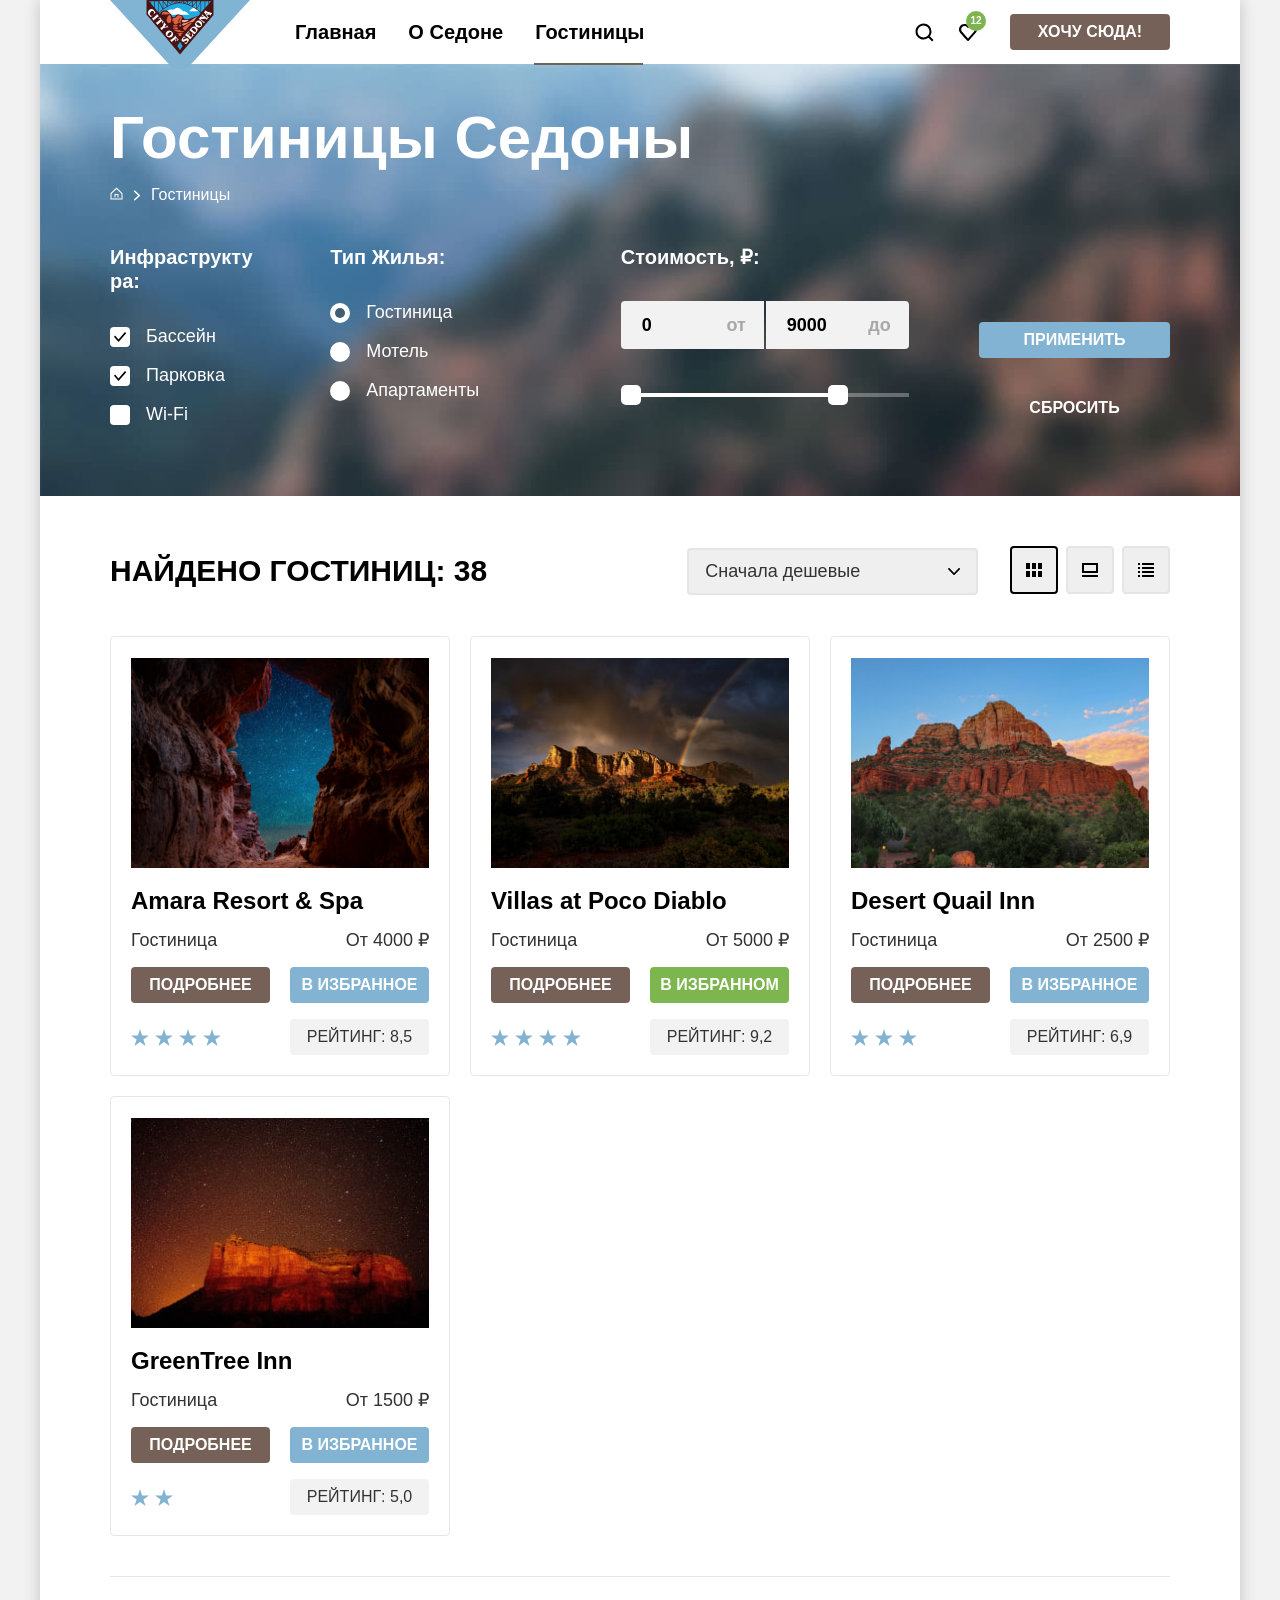
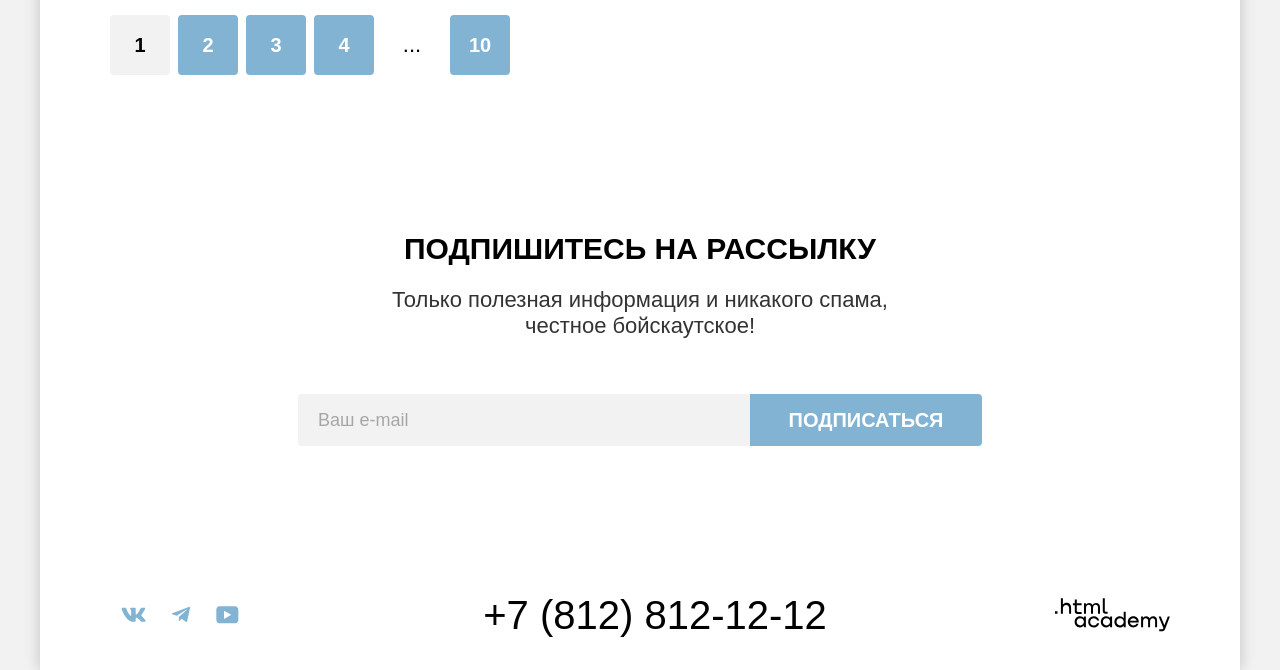
==== commit 23ec161b: "Merge pull request #9 from Egor79437658/master" ====
--- a/catalog.html
+++ b/catalog.html
@@ -3,6 +3,8 @@
   <head>
     <meta charset="utf-8">
     <title>HTML Academy: Седона</title>
+    <link rel="icon" href="favicon.ico">
+    <link rel="icon" type="image/png" href="images/favicon.png">
     <link rel="stylesheet" href="styles/styles.css">
   </head>
   <body>
@@ -11,7 +13,7 @@
         <nav class="navigation">
           <div class="navigation-wrapper">
             <a class="navigation-logo" href="index.html">
-              <img class="navigation-img" src="images/logo.svg" width="140" height="70" alt='Логотип сайта поиска гостиниц "Седона".'>
+              <img class="navigation-img" src="images/logo.svg" width="140" height="70" alt="Логотип сайта поиска гостиниц Седона.">
             </a>
             <ul class="navigation-list">
               <li class="navigation-item">
@@ -29,8 +31,7 @@
             <li class="navigation-item">
               <a class="navigation-link" href="#">
                 <svg class="navigation-icon" aria-hidden="true" focusable="false" width="20" height="20" viewBox="0 0 20 20" fill="currentColor" xmlns="http://www.w3.org/2000/svg">
-                  <path d="m19.5 18-3.7-3.67c1-1.3 1.7-2.98 1.7-4.87a8 8 0 0 0-8-7.96c-4.4 0-8 3.68-8 8.06a8 8 0 0
-                    0 12.9 6.26l3.7 3.68 1.4-1.5Zm-10-2.48a6 6 0 0 1-6-5.96 6 6 0 0 1 12 0 6 6 0 0 1-6 5.96Z"/>
+                  <path d="m19.5 18-3.7-3.67c1-1.3 1.7-2.98 1.7-4.87a8 8 0 0 0-8-7.96c-4.4 0-8 3.68-8 8.06a8 8 0 0 0 12.9 6.26l3.7 3.68 1.4-1.5Zm-10-2.48a6 6 0 0 1-6-5.96 6 6 0 0 1 12 0 6 6 0 0 1-6 5.96Z"/>
                 </svg>
                 <span class="visually-hidden navigation-link-text">Поиск.</span>
               </a>
@@ -39,10 +40,7 @@
               <a class="navigation-link navigation-favorite" href="#">
                 <span class="navigation-favorite-count">12</span>
                 <svg class="navigation-icon" aria-hidden="true" focusable="false" width="20" height="20" viewBox="0 0 20 20" fill="currentColor" xmlns="http://www.w3.org/2000/svg">
-                  <path d="M9.9 19a.9.9 0 0 1-.8-.4c-5.4-6.1-6.7-7.5-7-7.9A5.4 5.4 0 0 1 6.5 2C7.8 2 9 2.5 10 3.3a5.46
-                    5.46 0 0 1 9 4.1c0 1.3-.5 2.5-1.3 3.4l-7 7.9c-.2.2-.4.3-.8.3Zm-6-9.5c.3.4 3.5 4 6.1 6.9l6.2-7c.5-.5.7-1.2.7-2
-                    0-1.8-1.5-3.3-3.3-3.3-1 0-2 .5-2.7 1.3-.3.3-.6.4-.9.4-.3 0-.6-.2-.8-.4-.7-.8-1.7-1.3-2.7-1.3-1.8 0-3.3
-                    1.5-3.3 3.3-.1.9.3 1.6.7 2.1-.1 0-.1 0 0 0Z"/>
+                  <path d="M9.9 19a.9.9 0 0 1-.8-.4c-5.4-6.1-6.7-7.5-7-7.9A5.4 5.4 0 0 1 6.5 2C7.8 2 9 2.5 10 3.3a5.46 5.46 0 0 1 9 4.1c0 1.3-.5 2.5-1.3 3.4l-7 7.9c-.2.2-.4.3-.8.3Zm-6-9.5c.3.4 3.5 4 6.1 6.9l6.2-7c.5-.5.7-1.2.7-2 0-1.8-1.5-3.3-3.3-3.3-1 0-2 .5-2.7 1.3-.3.3-.6.4-.9.4-.3 0-.6-.2-.8-.4-.7-.8-1.7-1.3-2.7-1.3-1.8 0-3.3 1.5-3.3 3.3-.1.9.3 1.6.7 2.1-.1 0-.1 0 0 0Z"/>
                 </svg>
                 <span class="visually-hidden navigation-link-text">Избранное.</span>
               </a>
@@ -71,7 +69,7 @@
             </li>
           </ul>
           <h2 class="visually-hidden">Список гостиниц с фильтрами</h2>
-          <form class="catalog-filter" action="https://echo.htmlacademy.ru/" method="get" data-test=" filter">
+          <form class="catalog-filter" action="https://echo.htmlacademy.ru/" method="get" data-test="filter">
             <fieldset class="catalog-filter-group catalog-filter-infrastructure">
               <legend class="catalog-filter-title">Инфраструктура:</legend>
               <ul class="catalog-filter-list">
@@ -165,93 +163,88 @@
             </div>
             <ul class="catalog-view-list">
               <li class="catalog-view-item">
-                <button class="button-show button-show-tile button-show-current">
+                <button class="button-show button-show-tile button-show-current" type="button">
                   <span class="visually-hidden">Показать плитками.</span>
                 </button>
               </li>
               <li class="catalog-view-item">
-                <button class="button-show button-show-slide">
+                <button class="button-show button-show-slide" type="button">
                   <span class="visually-hidden">Показать слайдами.</span>
                 </button>
               </li>
               <li class="catalog-view-item">
-                <button class="button-show button-show-list">
+                <button class="button-show button-show-list" type="button">
                   <span class="visually-hidden">Показать списком.</span>
                 </button>
               </li>
             </ul>
           </div>
           <ul class="product-list">
-  <!--          Карточка-->
             <li class="product-card">
               <a class="product-card-link" href="#">
-                <img class="product-card-image" src="images/catalog/hotel-1.jpg" width="300" height="212" alt="Гостиница Amara Resort & Spa">
+                <img class="product-card-image" src="images/catalog/hotel-1.jpg" width="300" height="212" alt="Гостиница Amara Resort & Spa.">
                 <h3 class="product-card-title">Amara Resort & Spa</h3>
                 <div class="product-card-wrapper">
                   <p class="product-card-type">Гостиница</p>
                   <p class="product-card-prise">
-                    <b class="product-card-prise-mark">От 4000 &#8381</b>
+                    <b class="product-card-prise-mark">От 4000 &#8381;</b>
                   </p>
                 </div>
               </a>
               <a class="button button-detailed" href="#">Подробнее</a>
-              <button class="button button-favorite">В избранное</button>
-              <div class="product-rating rating-4" aria-label="Четыре звезды"></div>
+              <button class="button button-favorite" type="button">В избранное</button>
+              <div class="product-rating rating-4"></div>
               <p class="button button-rating">Рейтинг: 8,5</p>
             </li>
-            <!--          Карточка-->
             <li class="product-card">
               <a class="product-card-link" href="#">
-                <img class="product-card-image" src="images/catalog/hotel-2.jpg" width="300" height="212" alt="Гостиница Amara Resort & Spa">
+                <img class="product-card-image" src="images/catalog/hotel-2.jpg" width="300" height="212" alt="Гостиница Amara Resort & Spa.">
                 <h3 class="product-card-title">Villas at Poco Diablo</h3>
                 <div class="product-card-wrapper">
                   <p class="product-card-type">Гостиница</p>
                   <p class="product-card-prise">
-                    <b class="product-card-prise-mark">От 5000 &#8381</b>
+                    <b class="product-card-prise-mark">От 5000 &#8381;</b>
                   </p>
                 </div>
               </a>
               <a class="button button-detailed" href="#">Подробнее</a>
-              <button class="button button-favorite-added">В избранном</button>
-              <div class="product-rating rating-4" aria-label="Четыре звезды"></div>
+              <button class="button button-favorite-added" type="button">В избранном</button>
+              <div class="product-rating rating-4"></div>
               <p class="button button-rating">Рейтинг: 9,2</p>
             </li>
-            <!--          Карточка-->
             <li class="product-card">
               <a class="product-card-link" href="#">
-                <img class="product-card-image" src="images/catalog/hotel-3.jpg" width="300" height="212" alt="Гостиница Amara Resort & Spa">
+                <img class="product-card-image" src="images/catalog/hotel-3.jpg" width="300" height="212" alt="Гостиница Amara Resort & Spa.">
                 <h3 class="product-card-title">Desert Quail Inn</h3>
                 <div class="product-card-wrapper">
                   <p class="product-card-type">Гостиница</p>
                   <p class="product-card-prise">
-                    <b class="product-card-prise-mark">От 2500 &#8381</b>
+                    <b class="product-card-prise-mark">От 2500 &#8381;</b>
                   </p>
                 </div>
               </a>
               <a class="button button-detailed" href="#">Подробнее</a>
-              <button class="button button-favorite">В избранное</button>
-              <div class="product-rating rating-3" aria-label="Три звезды"></div>
+              <button class="button button-favorite" type="button">В избранное</button>
+              <div class="product-rating rating-3"></div>
               <p class="button button-rating">Рейтинг: 6,9</p>
             </li>
-            <!--          Карточка-->
             <li class="product-card">
               <a class="product-card-link" href="#">
-                <img class="product-card-image" src="images/catalog/hotel-4.jpg" width="300" height="212" alt="Гостиница Amara Resort & Spa">
+                <img class="product-card-image" src="images/catalog/hotel-4.jpg" width="300" height="212" alt="Гостиница Amara Resort & Spa.">
                 <h3 class="product-card-title">GreenTree Inn</h3>
                 <div class="product-card-wrapper">
                   <p class="product-card-type">Гостиница</p>
                   <p class="product-card-prise">
-                    <b class="product-card-prise-mark">От 1500 &#8381</b>
+                    <b class="product-card-prise-mark">От 1500 &#8381;</b>
                   </p>
                 </div>
               </a>
               <a class="button button-detailed" href="#">Подробнее</a>
-              <button class="button button-favorite">В избранное</button>
-              <div class="product-rating rating-2" aria-label="Две звезды"></div>
+              <button class="button button-favorite" type="button">В избранное</button>
+              <div class="product-rating rating-2"></div>
               <p class="button button-rating">Рейтинг: 5,0</p>
             </li>
           </ul>
-  <!--        Пагинация-->
           <ul class="pagination">
             <li class="pagination-item">
               <a class="pagination-link pagination-link-current" href="#">1</a>
@@ -293,12 +286,7 @@
               <a class="footer-social-link" href="https://vk.com/htmlacademy">
                 <span class="visually-hidden">Вконтакте.</span>
                 <svg class="footer-social-icon" aria-hidden="true" focusable="false" width="25" height="15" viewBox="0 0 25 15" fill="currentColor" xmlns="http://www.w3.org/2000/svg">
-                  <path fill-rule="evenodd" clip-rule="evenodd" d="M24.12 1.8c.16-.54 0-.94-.8-.94H20.7c-.67 0-.98.34-1.15.73
-                   0 0-1.33 3.2-3.22 5.27-.61.6-.9.8-1.23.8-.16 0-.41-.2-.41-.75v-5.1c0-.66-.19-.95-.74-.95H9.82c-.42
-                   0-.67.3-.67.59 0 .62.95.76 1.04 2.51v3.8c0 .83-.15.98-.48.98-.9 0-3.06-3.2-4.34-6.88-.25-.72-.5-1-1.18-1H1.57c-.75
-                   0-.9.34-.9.73 0 .68.89 4.07 4.14 8.55 2.17 3.06 5.23 4.72 8 4.72 1.68 0 1.88-.37 1.88-1v-2.32c0-.74.16-.88.7-.88.38
-                   0 1.05.19 2.6 1.66 1.79 1.75 2.08 2.54 3.08 2.54h2.63c.75 0
-                   1.12-.37.9-1.1-.23-.72-1.08-1.77-2.2-3.02-.62-.71-1.54-1.48-1.82-1.86-.39-.5-.28-.71 0-1.15 0 0 3.2-4.42 3.54-5.93Z"/>
+                  <path fill-rule="evenodd" clip-rule="evenodd" d="M24.12 1.8c.16-.54 0-.94-.8-.94H20.7c-.67 0-.98.34-1.15.73 0 0-1.33 3.2-3.22 5.27-.61.6-.9.8-1.23.8-.16 0-.41-.2-.41-.75v-5.1c0-.66-.19-.95-.74-.95H9.82c-.42 0-.67.3-.67.59 0 .62.95.76 1.04 2.51v3.8c0 .83-.15.98-.48.98-.9 0-3.06-3.2-4.34-6.88-.25-.72-.5-1-1.18-1H1.57c-.75 0-.9.34-.9.73 0 .68.89 4.07 4.14 8.55 2.17 3.06 5.23 4.72 8 4.72 1.68 0 1.88-.37 1.88-1v-2.32c0-.74.16-.88.7-.88.38 0 1.05.19 2.6 1.66 1.79 1.75 2.08 2.54 3.08 2.54h2.63c.75 0 1.12-.37.9-1.1-.23-.72-1.08-1.77-2.2-3.02-.62-.71-1.54-1.48-1.82-1.86-.39-.5-.28-.71 0-1.15 0 0 3.2-4.42 3.54-5.93Z"/>
                 </svg>
               </a>
             </li>
@@ -306,8 +294,7 @@
               <a class="footer-social-link" href="https://t.me/htmlacademy">
                 <span class="visually-hidden">Телеграм.</span>
                 <svg class="footer-social-icon" aria-hidden="true" focusable="false" width="18" height="16" viewBox="0 0 18 16" fill="currentColor" xmlns="http://www.w3.org/2000/svg">
-                  <path d="M16.79.96.84 7.1c-1.09.44-1.08 1.05-.2 1.32l4.1 1.28 9.47-5.98c.44-.27.85-.13.52.17l-7.68
-                  6.93-.28 4.22c.41 0 .6-.2.83-.41l1.99-1.94 4.13 3.06c.77.42 1.31.2 1.5-.71l2.72-12.8c.28-1.1-.43-1.61-1.16-1.28Z"/>
+                  <path d="M16.79.96.84 7.1c-1.09.44-1.08 1.05-.2 1.32l4.1 1.28 9.47-5.98c.44-.27.85-.13.52.17l-7.68 6.93-.28 4.22c.41 0 .6-.2.83-.41l1.99-1.94 4.13 3.06c.77.42 1.31.2 1.5-.71l2.72-12.8c.28-1.1-.43-1.61-1.16-1.28Z"/>
                 </svg>
               </a>
             </li>
@@ -315,8 +302,7 @@
               <a class="footer-social-link" href="https://www.youtube.com/user/htmlacademyru">
                 <span class="visually-hidden">Ютуб.</span>
                 <svg class="footer-social-icon" aria-hidden="true" focusable="false" width="23" height="18" viewBox="0 0 23 18" fill="currentColor" xmlns="http://www.w3.org/2000/svg">
-                  <path d="M18.94.36H3.51C1.65.36.33 1.95.33 3.76v10.09c0 1.91 1.32 3.5 3.18 3.5h15.65c1.64 0 3.17-1.59
-                  3.17-3.4V3.76c-.22-1.8-1.53-3.4-3.39-3.4ZM7.99 12.89V4.82l7.34 4.04-7.34 4.03Z"/>
+                  <path d="M18.94.36H3.51C1.65.36.33 1.95.33 3.76v10.09c0 1.91 1.32 3.5 3.18 3.5h15.65c1.64 0 3.17-1.59 3.17-3.4V3.76c-.22-1.8-1.53-3.4-3.39-3.4ZM7.99 12.89V4.82l7.34 4.04-7.34 4.03Z"/>
                 </svg>
               </a>
             </li>
@@ -328,22 +314,7 @@
         <a class="footer-link" href="https://htmlacademy.ru">
           <span class="visually-hidden">html academy.</span>
           <svg class="footer-link-icon" aria-hidden="true" focusable="false" width="115" height="34" viewBox="0 0 115 34" fill="currentColor" xmlns="http://www.w3.org/2000/svg">
-            <path d="M0 13.26v2.6h2.5v-2.6H0ZM11.6 4.86c-1.6 0-2.8.7-3.6 1.7h-.1V.36h-2v15.5h2v-5.3c0-2.1 1.3-3.6 3.3-3.6
-            1.8 0 2.9 1.4 2.9 3.2v5.7h2v-6.1c.1-3-1.8-4.9-4.5-4.9ZM26.6 5.16h-4.8v-3.7h-2v3.8h-1.9v2h1.9v6c0 1.7 1 2.7 2.7
-            2.7h4.1v-2h-3.7c-.7 0-1.1-.4-1.1-1.1v-5.7h4.8v-2ZM41.1 4.96c-1.6 0-2.9.8-3.5 2.1h-.1c-.6-1.2-1.8-2.1-3.4-2.1-1.4
-            0-2.5.8-3.1 1.8h-.1v-1.6H29v10.6h2v-5.4c0-2 1-3.5 2.6-3.5 1.5 0 2.4 1 2.4 2.6v6.3h2v-5.6c0-2.4 1.4-3.3 2.6-3.3 1.5
-            0 2.4 1 2.4 2.6v6.3h2v-6.5c.1-2.5-1.4-4.3-3.9-4.3ZM47.8 13.06c0 1.7 1 2.7 2.8 2.7h2v-2h-1.7c-.7 0-1.1-.4-1.1-1.1V.36h-2v12.7ZM28.9
-            20.06c-.9-1.1-2.2-1.8-3.9-1.8-3.1 0-5.4 2.3-5.4 5.6s2.3 5.6 5.4 5.6c1.8 0 3-.8 3.8-1.9h.1v1.6h2v-10.6h-2v1.5Zm-3.6
-            7.4c-2.2 0-3.6-1.6-3.6-3.6s1.4-3.6 3.6-3.6 3.6 1.6 3.6 3.6c0 1.9-1.4 3.6-3.6 3.6ZM44.2 22.36c-.5-2.4-2.6-4.1-5.4-4.1a5.4
-            5.4 0 0 0-5.6 5.6c0 3.1 2.2 5.6 5.6 5.6 2.8 0 4.9-1.8 5.4-4.2h-2.1a3.4 3.4 0 0 1-3.3 2.3c-2.2 0-3.6-1.6-3.6-3.6s1.4-3.6
-            3.6-3.6c1.6 0 2.8 1 3.3 2.2h2.1v-.2ZM55.1 20.06c-.9-1.1-2.2-1.8-3.9-1.8-3.1 0-5.4 2.3-5.4 5.6s2.3 5.6 5.4 5.6c1.8 0
-            3-.8 3.8-1.9h.1v1.6h2v-10.6h-2v1.5Zm-3.6 7.4c-2.2 0-3.6-1.6-3.6-3.6s1.4-3.6 3.6-3.6 3.6 1.6 3.6 3.6c0 1.9-1.5 3.6-3.6
-            3.6ZM68.7 20.16c-.9-1.1-2.2-1.9-3.9-1.9-3.1 0-5.4 2.3-5.4 5.6s2.2 5.6 5.4 5.6c1.7 0 3-.8 3.8-1.8h.1v1.5h2v-15.4h-2v6.4Zm-3.6
-            7.3c-2.2 0-3.6-1.6-3.6-3.6s1.4-3.6 3.6-3.6 3.6 1.6 3.6 3.6c-.1 2-1.5 3.6-3.6 3.6ZM78.3 18.26c-3.3 0-5.5 2.5-5.5 5.6 0 3 2.1
-            5.6 5.5 5.6 2.5 0 4.5-1.3 5.2-3.6h-2.1c-.5 1-1.6 1.6-3 1.6-1.9 0-3.3-1.3-3.4-2.9h8.8c.2-3.6-2-6.3-5.5-6.3Zm0 1.9c1.7 0 3 1
-            3.3 2.6h-6.5c.3-1.5 1.5-2.6 3.2-2.6ZM98.2 18.26c-1.6 0-2.9.8-3.6 2h-.1c-.6-1.2-1.8-2-3.4-2-1.4 0-2.5.7-3.1 1.8v-1.5h-1.9v10.6h2v-5.4c0-2
-            1-3.4 2.6-3.5 1.5 0 2.4 1 2.4 2.6v6.3h2v-5.6c0-2.4 1.4-3.3 2.6-3.3 1.5 0 2.4 1 2.4 2.6v6.3h2v-6.5c.1-2.6-1.4-4.4-3.9-4.4ZM109.4
-            27.36l-3.6-8.9h-2.2l4.8 11.6c-.3.9-.7 1.2-1.7 1.2h-2.5v2h2.5c1.8 0 2.8-.8 3.5-2.6l4.7-12.2h-2.1l-3.4 8.9Z"/>
+            <path d="M0 13.26v2.6h2.5v-2.6H0ZM11.6 4.86c-1.6 0-2.8.7-3.6 1.7h-.1V.36h-2v15.5h2v-5.3c0-2.1 1.3-3.6 3.3-3.6 1.8 0 2.9 1.4 2.9 3.2v5.7h2v-6.1c.1-3-1.8-4.9-4.5-4.9ZM26.6 5.16h-4.8v-3.7h-2v3.8h-1.9v2h1.9v6c0 1.7 1 2.7 2.7 2.7h4.1v-2h-3.7c-.7 0-1.1-.4-1.1-1.1v-5.7h4.8v-2ZM41.1 4.96c-1.6 0-2.9.8-3.5 2.1h-.1c-.6-1.2-1.8-2.1-3.4-2.1-1.4 0-2.5.8-3.1 1.8h-.1v-1.6H29v10.6h2v-5.4c0-2 1-3.5 2.6-3.5 1.5 0 2.4 1 2.4 2.6v6.3h2v-5.6c0-2.4 1.4-3.3 2.6-3.3 1.5 0 2.4 1 2.4 2.6v6.3h2v-6.5c.1-2.5-1.4-4.3-3.9-4.3ZM47.8 13.06c0 1.7 1 2.7 2.8 2.7h2v-2h-1.7c-.7 0-1.1-.4-1.1-1.1V.36h-2v12.7ZM28.9 20.06c-.9-1.1-2.2-1.8-3.9-1.8-3.1 0-5.4 2.3-5.4 5.6s2.3 5.6 5.4 5.6c1.8 0 3-.8 3.8-1.9h.1v1.6h2v-10.6h-2v1.5Zm-3.6 7.4c-2.2 0-3.6-1.6-3.6-3.6s1.4-3.6 3.6-3.6 3.6 1.6 3.6 3.6c0 1.9-1.4 3.6-3.6 3.6ZM44.2 22.36c-.5-2.4-2.6-4.1-5.4-4.1a5.4 5.4 0 0 0-5.6 5.6c0 3.1 2.2 5.6 5.6 5.6 2.8 0 4.9-1.8 5.4-4.2h-2.1a3.4 3.4 0 0 1-3.3 2.3c-2.2 0-3.6-1.6-3.6-3.6s1.4-3.6 3.6-3.6c1.6 0 2.8 1 3.3 2.2h2.1v-.2ZM55.1 20.06c-.9-1.1-2.2-1.8-3.9-1.8-3.1 0-5.4 2.3-5.4 5.6s2.3 5.6 5.4 5.6c1.8 0 3-.8 3.8-1.9h.1v1.6h2v-10.6h-2v1.5Zm-3.6 7.4c-2.2 0-3.6-1.6-3.6-3.6s1.4-3.6 3.6-3.6 3.6 1.6 3.6 3.6c0 1.9-1.5 3.6-3.6 3.6ZM68.7 20.16c-.9-1.1-2.2-1.9-3.9-1.9-3.1 0-5.4 2.3-5.4 5.6s2.2 5.6 5.4 5.6c1.7 0 3-.8 3.8-1.8h.1v1.5h2v-15.4h-2v6.4Zm-3.6 7.3c-2.2 0-3.6-1.6-3.6-3.6s1.4-3.6 3.6-3.6 3.6 1.6 3.6 3.6c-.1 2-1.5 3.6-3.6 3.6ZM78.3 18.26c-3.3 0-5.5 2.5-5.5 5.6 0 3 2.1 5.6 5.5 5.6 2.5 0 4.5-1.3 5.2-3.6h-2.1c-.5 1-1.6 1.6-3 1.6-1.9 0-3.3-1.3-3.4-2.9h8.8c.2-3.6-2-6.3-5.5-6.3Zm0 1.9c1.7 0 3 1 3.3 2.6h-6.5c.3-1.5 1.5-2.6 3.2-2.6ZM98.2 18.26c-1.6 0-2.9.8-3.6 2h-.1c-.6-1.2-1.8-2-3.4-2-1.4 0-2.5.7-3.1 1.8v-1.5h-1.9v10.6h2v-5.4c0-2 1-3.4 2.6-3.5 1.5 0 2.4 1 2.4 2.6v6.3h2v-5.6c0-2.4 1.4-3.3 2.6-3.3 1.5 0 2.4 1 2.4 2.6v6.3h2v-6.5c.1-2.6-1.4-4.4-3.9-4.4ZM109.4 27.36l-3.6-8.9h-2.2l4.8 11.6c-.3.9-.7 1.2-1.7 1.2h-2.5v2h2.5c1.8 0 2.8-.8 3.5-2.6l4.7-12.2h-2.1l-3.4 8.9Z"/>
           </svg>
         </a>
       </footer>
--- a/styles/styles.css
+++ b/styles/styles.css
@@ -30,8 +30,8 @@
   width: 1px;
   height: 1px;
   margin: -1px;
+  padding: 0;
   border: 0;
-  padding: 0;
   white-space: nowrap;
   clip-path: inset(100%);
   clip: rect(0 0 0 0);
@@ -39,6 +39,8 @@
 }
 
 .button {
+  display: inline-block;
+  padding: 8px;
   text-decoration: none;
   text-transform: uppercase;
   color: #FFFFFF;
@@ -48,11 +50,9 @@
   line-height: 20px;
   font-weight: 700;
   border-radius: 4px;
+  background-color: #756157;
   border: 0;
   cursor: pointer;
-  display: inline-block;
-  padding: 8px;
-  background-color: #756157;
 }
 
 .button:hover {
@@ -87,8 +87,8 @@
 }
 
 .wrapper {
+  display: flex;
   margin: 0 auto;
-  display: flex;
   flex-direction: column;
   min-height: 100%;
   max-width: 1200px;
@@ -96,6 +96,8 @@
   box-shadow: 0 0 15px rgba(0, 0, 0, 0.2);
 }
 
+/*Главная страница*/
+
 .page-header {
   padding: 0 70px;
 }
@@ -111,9 +113,9 @@
 
 .navigation-logo {
   position: relative;
+  z-index: 1;
+  width: 140px;
   margin-right: 29px;
-  width: 140px;
-  z-index: 1;
   flex-shrink: 0;
 }
 
@@ -126,9 +128,9 @@
 .navigation-list {
   display: flex;
   flex-wrap: wrap;
+  margin: 0;
+  padding: 0;
   list-style-type: none;
-  margin: 0;
-  padding: 0;
 }
 
 .navigation-item {
@@ -137,12 +139,12 @@
 
 .navigation-link {
   display: block;
+  padding: 20px 16px;
   font-size: 20px;
   line-height: 24px;
   text-transform: capitalize;
   color: #000000;
   text-decoration: none;
-  padding: 20px 16px;
 }
 
 .navigation-icon {
@@ -154,9 +156,18 @@
   padding-left: 12px;
 }
 
+.navigation-link:hover {
+  background-color: #F2F2F2;
+}
+
+.navigation-link:active,
+.navigation-link:active .navigation-icon {
+  color: rgba(0, 0, 0, 0.6);
+}
+
 .navigation-current:before {
+  position: absolute;
   content: "";
-  position: absolute;
   bottom: -1px;
   left: 15px;
   z-index: 1;
@@ -169,9 +180,9 @@
 }
 
 .navigation-user .navigation-link{
+  padding: 22px 12px;
   min-width: 20px;
   min-height: 20px;
-  padding: 22px 12px;
 }
 
 .navigation-favorite {
@@ -202,12 +213,12 @@
 }
 
 .welcome {
+  padding: 51px 0 82px 0;
+  color: #FFFFFF;
+  background-color: #000000;
   background-image: url("../images/divider.svg"), url("../images/index-hero.jpg");
   background-position: bottom, top;
   background-repeat: no-repeat, no-repeat;
-  color: #000000;
-  background-color: #FFFFFF;
-  padding: 51px 0 82px 0;
 }
 
 .welcome-logo {
@@ -216,31 +227,31 @@
 }
 
 .slogan {
+  padding: 69px 258px 90px 258px;
   text-align: center;
-  padding: 69px 258px 90px 258px;
 }
 
 .slogan-title {
+  margin: 0 0 25px 0;
   font-size: 30px;
   line-height: 36px;
   text-transform: uppercase;
-  margin: 0 0 25px 0;
 }
 
 .slogan-description {
+  margin: 0;
   font-weight: 400;
   font-size: 22px;
   line-height: 26px;
   color: #333333;
-  margin: 0;
 }
 
 .advantages-list {
+  display: flex;
+  flex-wrap: wrap;
+  margin: 0;
+  padding: 0;
   list-style-type: none;
-  margin: 0;
-  padding: 0;
-  display: flex;
-  flex-wrap: wrap;
 }
 
 .advantage-item {
@@ -254,8 +265,8 @@
 }
 
 .advantage-title {
-  margin: 0;
   position: relative;
+  margin: 0;
   font-size: 24px;
   line-height: 28px;
   text-transform: uppercase;
@@ -283,15 +294,13 @@
   overflow-wrap: break-word;
 }
 
-/*----------------------------------------------------*/
-
 .advantage-item-blue {
   background-color: #82B3D3;
 }
 
 .advantage-title-blue {
+  padding: 92px 85px 62px;
   color: #FFFFFF;
-  padding: 92px 85px 62px;
 }
 
 .advantage-title-blue:after {
@@ -299,14 +308,8 @@
 }
 
 .advantage-description-blue {
+  padding: 0 84px 111px;
   color: #FFFFFF;
-  padding: 0 84px 111px;
-}
-
-/*----------------------------------------------------*/
-
-.advantage-item-white {
-  background-color: rgba(255, 255, 255, 0.12);
 }
 
 .advantage-item-lightgray {
@@ -321,8 +324,6 @@
   padding: 0 84px 121px;
 }
 
-/*----------------------------------------------------*/
-
 .advantage-item-darkgray {
   background-color: rgba(131, 179, 211, 0.2);
 }
@@ -335,15 +336,13 @@
   padding: 0 84px 121px;
 }
 
-/*----------------------------------------------------*/
-
 .advantage-item-white-icon {
   background-color: #FFFFFF;
 }
 
 .advantage-title-white-icon {
+  position: relative;
   padding: 182px 85px 30px;
-  position: relative;
 }
 
 .advantage-title-white-icon:after {
@@ -354,15 +353,13 @@
   padding: 0 84px 81px;
 }
 
-/*----------------------------------------------------*/
-
 .advantage-item-lightgray-icon {
   background-color: rgba(131, 179, 211, 0.12);
 }
 
 .advantage-title-lightgray-icon {
+  position: relative;
   padding: 182px 85px 30px;
-  position: relative;
 }
 
 .advantage-title-lightgray-icon:after {
@@ -373,13 +370,11 @@
   padding: 0 84px 81px;
 }
 
-/*----------------------------------------------------*/
-
 .advantage-icon-house:before {
   position: absolute;
   content: "";
   right: 0;
-  bottom: 88px;
+  top: 80px;
   left: 2px;
   margin: auto;
   width: 76px;
@@ -387,8 +382,6 @@
   background-image: url("../images/house.svg");
   background-repeat: repeat;
 }
-
-/*----------------------------------------------------*/
 
 .advantage-icon-food:before {
   position: absolute;
@@ -403,8 +396,6 @@
   background-repeat: repeat;
 }
 
-/*----------------------------------------------------*/
-
 .advantage-icon-souvenirs:before {
   position: absolute;
   content: "";
@@ -418,58 +409,57 @@
   background-repeat: repeat;
 }
 
-/*----------------------------------------------------*/
-
 .find {
+  padding: 96px 304px;
   text-align: center;
-  padding: 96px 304px;
 }
 
 .find-title {
+  margin: 0 0 21px 0;
   font-size: 30px;
   line-height: 36px;
   text-transform: uppercase;
-  margin: 0 0 21px 0;
 }
 
 .find-description {
+  margin-top: 0;
+  margin-bottom: 45px;
   font-weight: 400;
   font-size: 22px;
   line-height: 26px;
   color: #333333;
-  margin-top: 0;
-  margin-bottom: 53px;
 }
 
 .find .button-find {
+  margin-top: 8px;
+  width: 376px;
   font-size: 20px;
   line-height: 36px;
-  width: 376px;
 }
 
 .subscription {
+  padding: 96px 104px 104px;
+  margin: 0;
+  color: #FFFFFF;
+  background-color: #000000;
+  text-align: center;
   background-image: url("../images/subscribe.jpg");
   background-repeat: no-repeat;
   background-size: cover;
-  color: #FFFFFF;
-  background-color: #000000;
-  text-align: center;
-  padding: 96px 104px 104px;
-  margin: 0;
 }
 
 .subscription-title {
+  margin: 0 0 20px 0;
   font-size: 30px;
   line-height: 36px;
   text-transform: uppercase;
-  margin: 0 0 20px 0;
 }
 
 .subscription-description {
+  margin: 0 0 55px 0;
   font-weight: 400;
   font-size: 22px;
   line-height: 26px;
-  margin: 0 0 55px 0;
 }
 
 .subscription-form {
@@ -483,12 +473,12 @@
 }
 
 .subscription-field {
+  padding: 14px 20px;
+  width: 100%;
   font-size: 18px;
   line-height: 24px;
   font-family: inherit;
   font-weight: 400;
-  padding: 14px 20px;
-  width: 100%;
   color: #000000;
   background: #f2f2f2;
   border: 0;
@@ -506,6 +496,7 @@
   line-height: 36px;
   background-color: #82B3D3;
   border-radius: 0 4px 4px 0;
+  word-wrap: break-word;
 }
 
 .button-subscription:hover {
@@ -526,12 +517,12 @@
 
 .page-footer {
   display: flex;
-  width: 1060px;
-  margin: 0 auto;
   justify-content: space-between;
   align-items: center;
+  margin: 0 auto;
   padding-top: 45px;
   padding-bottom: 35px;
+  width: 1060px;
 }
 
 .footer-social {
@@ -539,11 +530,11 @@
 }
 
 .footer-social-list {
+  display: flex;
+  flex-wrap: wrap;
+  margin: 0;
+  padding: 0;
   list-style-type: none;
-  display: flex;
-  flex-wrap: wrap;
-  margin: 0;
-  padding: 0;
 }
 
 .footer-social-icon {
@@ -564,9 +555,9 @@
 
 .footer-social-link {
   display: block;
+  padding: 11px 11px;
   width: 47px;
   height: 40px;
-  padding: 11px 11px;
   text-align: center;
 }
 
@@ -578,10 +569,10 @@
 }
 
 .footer-phone {
+  color: #000000;
   font-weight: 400;
   font-size: 40px;
   line-height: 40px;
-  color: #000000;
   text-decoration: none;
 }
 
@@ -598,9 +589,9 @@
 }
 
 .footer-link-icon {
+  display: block;
   width: 115px;
   color: #000000;
-  display: block;
 }
 
 .footer-link-icon:hover {
@@ -615,35 +606,340 @@
   color: rgba(117, 97, 87, 0.3);
 }
 
+/*Модальное окно*/
+
+.modal-container {
+  position: fixed;
+  top: 0;
+  left: 0;
+  z-index: 2;
+  display: flex;
+  width: 100%;
+  height: 100%;
+  background-color: rgba(242, 242, 242, 0.8);
+}
+
+.modal {
+  position: relative;
+  margin: auto;
+  padding: 64px 70px;
+  background: #FFFFFF;
+  box-shadow: 0 25px 50px rgba(0, 0, 0, 0.15);
+  border-radius: 30px;
+}
+
+.modal-search {
+  width: 717px;
+}
+
+.modal-close-button {
+  position: absolute;
+  top: 0;
+  right: 0;
+  padding: 0;
+  margin: 64px 52px 0 0;
+  width: 52px;
+  height: 52px;
+  background-color: #f2f2f2;
+  border-radius: 50%;
+  border: 0;
+  background-image: url("../images/cross.svg");
+  background-repeat: no-repeat;
+  background-position: center;
+  cursor: pointer;
+}
+
+.modal-close-button:hover {
+  background-color: #E6E6E6;
+}
+
+.modal-close-button:focus {
+  outline: 3px solid #83B3D3;
+}
+
+.modal-close-button:active {
+  opacity: 0.3;
+}
+
+.modal-close-button:disabled {
+  opacity: 0.1;
+}
+
+.modal-container-close {
+  display: none;
+}
+
+.modal-title {
+  margin: 0 0 64px 0;
+  font-size: 30px;
+  line-height: 36px;
+  text-transform: uppercase;
+}
+
+.modal-form {
+  display: grid;
+  grid-template-columns: 247px 247px;
+  gap: 0 82px;
+}
+
+.field-group {
+  display: grid;
+  grid-template-columns: 137px 440px;
+  grid-column: 1 / -1;
+  margin-bottom: 17px;
+  align-items: center;
+}
+
+.modal-form-label {
+  font-size: 20px;
+  line-height: 24px;
+  text-transform: capitalize;
+  word-wrap: break-word;
+}
+
+.modal-form-field {
+  margin: 0;
+  padding: 10px 50px 10px 18px;
+  font-family: inherit;
+  font-weight: 700;
+  font-size: 18px;
+  line-height: 24px;
+  color: #000000;
+  background-color: #F2F2F2;
+  border: 2px solid transparent;
+  border-radius: 4px;
+  background-image: url("../images/calendar.svg");
+  background-repeat: no-repeat;
+  background-position: right 20px center;
+}
+
+.modal-form-field::placeholder {
+  opacity: 0.6;
+}
+
+.modal-form-field:hover {
+  background-color: #E6E6E6;
+}
+
+.modal-form-field:focus {
+  outline: 3px solid #83B3D3;
+}
+
+.modal-form-field:active {
+  border: 2px solid #000000;
+}
+
+.modal-form-field:disabled {
+  opacity: 0.1;
+}
+
+.modal-message {
+  grid-column: 2 / -1;
+  padding: 5px 20px;
+  font-size: 16px;
+  font-weight: 400;
+  word-wrap: break-word;
+}
+
+.modal-message-error {
+  color: #FF5757;
+}
+
+.modal-form-quantity {
+  display: grid;
+  grid-template-columns: 130px 110px;
+  column-gap: 7px;
+  align-items: center;
+}
+
+.modal-form-field-wrapper {
+  display: grid;
+  grid-template-columns: 40px 31px 40px;
+}
+
+.modal-form-field-count {
+  margin: 0;
+  padding-top: 10px;
+  padding-bottom: 10px;
+  font-weight: 700;
+  font-size: 18px;
+  line-height: 28px;
+  color: #000000;
+  background-color: #F2F2F2;
+  border: none;
+  font-family: inherit;
+  text-align: center;
+  appearance: textfield;
+  outline: none;
+}
+
+.modal-form-field-button {
+  display: flex;
+  justify-content: center;
+  align-items: center;
+  border: none;
+  background-color: #F2F2F2;
+  outline: none;
+  cursor: pointer;
+}
+
+.modal-form-field-icon {
+  display: block;
+  color: rgba(117, 97, 87, 0.3);
+}
+
+.modal-form-field-button:hover .modal-form-field-icon {
+  color: #000000;
+}
+
+.modal-form-field-button:focus-visible .modal-form-field-icon {
+  border-radius: 4px;
+  outline: 3px solid #82B3D3;
+}
+
+.modal-form-field-button:active .modal-form-field-icon{
+  opacity: 0.2;
+}
+
+.modal-form-field-button:disabled .modal-form-field-icon{
+  opacity: 0.1;
+}
+
+.modal-form-field-minus {
+  border-radius: 4px 0 0 4px;
+}
+
+.modal-form-field-plus {
+  border-radius: 0 4px 4px 0;
+}
+
+.modal-form-field-count::-webkit-outer-spin-button,
+.modal-form-field-count::-webkit-inner-spin-button {
+  margin: 0;
+  appearance: none;
+}
+
+.modal-form-wrapper-kids {
+  display: flex;
+  justify-self: flex-start;
+  align-items: center;
+}
+
+.modal-form-wrapper-kids .modal-form-label {
+  margin-left: 6px;
+  margin-right: 11px;
+  max-width: 82px;
+}
+
+.tooltip {
+  display: flex;
+  justify-content: center;
+  flex-shrink: 0;
+  padding: 0;
+  margin: 0;
+  width: 26px;
+  height: 26px;
+  color: #FFFFFF;
+  background-color: #83B3D3;
+  border-radius: 50%;
+  align-items: center;
+  border: none;
+}
+
+.tooltip:hover .tooltip-icon {
+  color: #000000;
+}
+
+.tooltip-wrapper {
+  position: relative;
+}
+
+.tooltip-icon {
+  display: block;
+}
+
+.tooltip-text {
+  position: absolute;
+  z-index: 3;
+  display: none;
+  top: 41px;
+  left: 50%;
+  margin: 0;
+  padding: 20px 22px 24px;
+  width: 256px;
+  font-weight: 400;
+  font-size: 16px;
+  line-height: 20px;
+  border-radius: 10px;
+  color: #FFFFFF;
+  background-color: #333333;
+  box-shadow: 0 15px 30px rgba(0, 0, 0, 0.3);
+  transform: translateX(-50%);
+}
+
+.tooltip-text::before {
+  position: absolute;
+  content: "";
+  top: -6px;
+  left: 50%;
+  width: 13px;
+  height: 13px;
+  background-color: #333333;
+  transform: translateX(-50%) rotate(45deg);
+}
+
+.tooltip:hover + .tooltip-text,
+.tooltip:focus + .tooltip-text {
+  display: block;
+}
+
+.modal-form-submit {
+  grid-column: 1 / -1;
+  margin-top: 48px;
+  padding-top: 18px;
+  padding-bottom: 18px;
+  font-size: 20px;
+  line-height: 24px;
+  word-wrap: break-word;
+  color: #FFFFFF;
+  background-color: #83B3D3;
+  border-radius: 10px;
+}
+
+.modal-form-submit:hover,
+.modal-form-submit:focus {
+  background-color: #68A2CA;
+}
+
 /*Внутренняя страница*/
 
 .inner-header {
+  padding: 35px 70px 70px 70px;
+  margin-bottom: 50px;
+  color: #FFFFFF;
+  background-color: #000000;
   background-image: url("../images/catalog-hero.jpg");
   background-repeat: no-repeat;
   background-size: cover;
-  color: #FFFFFF;
-  background-color: #000000;
-  padding: 35px 70px 70px 70px;
-  margin-bottom: 50px;
 }
 
 .inner-header-title {
+  margin: 0 0 7px 0;
   font-size: 60px;
   line-height: 78px;
-  margin: 0 0 7px 0;
 }
 
 .breadcrumbs {
   display: flex;
   flex-wrap: wrap;
+  margin: 0 0 40px 0;
+  padding: 0;
   align-items: baseline;
   list-style-type: none;
-  margin: 0 0 40px 0;
-  padding: 0;
 }
 
 .breadcrumbs-icon {
-  display: block;
+  display: inline-block;
 }
 
 .breadcrumbs-item {
@@ -653,17 +949,16 @@
 
 .breadcrumbs-item::after {
   position: absolute;
+  content: "";
   top: 6px;
   right: -18px;
   width: 8px;
   height: 11px;
-  content: "";
   background-image: url("../images/arrow-left.svg");
   background-repeat: no-repeat;
 }
 
 .breadcrumbs-item:first-child::after {
-  top: 2px;
   right: -18px;
 }
 
@@ -679,8 +974,8 @@
   font-weight: 400;
   font-size: 16px;
   line-height: 21px;
+  text-decoration: none;
   color: #FFFFFF;
-  text-decoration: none;
 }
 
 .breadcrumbs-link:hover {
@@ -709,32 +1004,36 @@
 
 .catalog-filter-infrastructure {
   grid-column-start: 1;
+  word-break: break-all;
 }
 
 .catalog-filter-type {
   grid-column-start: 3;
+  word-break: break-all;
 }
 
 .catalog-filter-cost {
   grid-column-start: 5;
+  word-break: break-all;
 }
 
 .filter-send-form {
   grid-column-start: 7;
+  word-break: break-all;
 }
 
 .catalog-filter-title {
+  margin-bottom: 32px;
+  padding: 0;
   font-size: 20px;
   line-height: 24px;
   text-transform: capitalize;
-  margin-bottom: 32px;
+}
+
+.catalog-filter-list {
+  margin: 0;
   padding: 0;
-}
-
-.catalog-filter-list {
   list-style-type: none;
-  margin: 0;
-  padding: 0;
 }
 
 .catalog-filter-item:not(:last-child) {
@@ -742,19 +1041,19 @@
 }
 
 .control {
+  position: relative;
+  display: block;
+  padding-left: 36px;
   font-weight: 400;
   font-size: 18px;
   line-height: 23px;
-  position: relative;
-  display: block;
-  padding-left: 36px;
 }
 
 .control-mark{
   position: absolute;
-  width: 20px;
   top: 2px;
   left: 0;
+  width: 20px;
   height: 20px;
   background: #FFFFFF;
 }
@@ -791,11 +1090,11 @@
 
 .control-input[type="checkbox"]:checked + .control-mark::before {
   position: absolute;
+  content: "";
   top: 0;
   left: 0;
   width: 20px;
   height: 20px;
-  content: "";
   background-image: url("../images/tick.svg");
   background-repeat: no-repeat;
   background-position: center;
@@ -803,11 +1102,11 @@
 
 .control-input[type="radio"]:checked + .control-mark::before {
   position: absolute;
+  content: "";
   top: 5px;
   left: 5px;
   width: 10px;
   height: 10px;
-  content: "";
   background-color: #3F5E72;
   border-radius: 50%;
 }
@@ -816,8 +1115,8 @@
   display: flex;
   margin: 0 0 44px 0;
   padding: 0;
+  max-width: 288px;
   list-style-type: none;
-  max-width: 288px;
 }
 
 .range-inputs-item {
@@ -830,14 +1129,14 @@
 }
 
 .range-field {
+  padding: 12px 50px 12px 21px;
+  width: 143px;
   font-weight: 700;
   font-size: 18px;
   line-height: 24px;
   font-family: inherit;
-  padding: 12px 50px 12px 21px;
   color: #000000;
   background-color: #F2F2F2;
-  width: 143px;
   border: none;
   appearance: textfield;
 }
@@ -848,8 +1147,8 @@
 
 .range-field::-webkit-outer-spin-button,
 .range-field::-webkit-inner-spin-button {
+  margin: 0;
   appearance: none;
-  margin: 0;
 }
 
 .range-field-min {
@@ -901,10 +1200,10 @@
   position: absolute;
   top: -8px;
   display: block;
+  padding: 0;
+  margin: 0;
   width: 20px;
   height: 20px;
-  padding: 0;
-  margin: 0;
   background-color: #FFFFFF;
   border-radius: 5px;
   border: none;
@@ -916,13 +1215,13 @@
 }
 
 .range-toggle:focus-visible {
+  box-shadow: 0 4px 10px rgba(0, 0, 0, 0.25);
   outline: 3px solid #83B3D3;
-  box-shadow: 0 4px 10px rgba(0, 0, 0, 0.25);
 }
 
 .range-toggle:active {
+  box-shadow: 0 7px 15px rgba(0, 0, 0, 0.4);
   outline: 2px solid #83B3D3;
-  box-shadow: 0 7px 15px rgba(0, 0, 0, 0.4);
 }
 
 .toggle-min {
@@ -942,9 +1241,9 @@
 }
 
 .button-agree {
-  background-color: #82B3D3;
   margin-bottom: 32px;
   padding: 8px 8px;
+  background-color: #82B3D3;
 }
 
 .button-agree:hover {
@@ -964,8 +1263,8 @@
 }
 
 .button-reset {
+  padding: 8px 8px;
   background-color: transparent;
-  padding: 8px 8px;
 }
 
 .button-reset:hover {
@@ -993,16 +1292,16 @@
 .catalog-products-sort {
   display: flex;
   align-items: center;
+  margin: 0 auto 40px auto;
   width: 1060px;
-  margin: 0 auto 40px auto;
 }
 
 .select-wrapper {
+  position: relative;
   display: flex;
   align-items: center;
-  position: relative;
-  width: 288px;
   margin-right: auto;
+  min-width: 291px;
 }
 
 .select-control {
@@ -1030,30 +1329,27 @@
 }
 
 .select-control:disabled {
+  color: rgba(0, 0, 0, 0.3);
   border: 2px solid rgba(0, 0, 0, 0.3);
-  color: rgba(0, 0, 0, 0.3);
 }
 
 .select-result {
+  margin: 0 200px 0 0;
   font-size: 30px;
   line-height: 36px;
   text-transform: uppercase;
-  margin: 0 200px 0 0;
 }
 
 .catalog-view-list {
+  display: flex;
+  flex-wrap: wrap;
+  margin: 0;
+  padding: 0;
   list-style-type: none;
-  margin: 0;
-  padding: 0;
-  display: flex;
 }
 
 .catalog-view-item {
   margin-left: 8px;
-}
-
-.catalog-view-item:first-child {
-  margin-left: 0;
 }
 
 .button-show {
@@ -1063,20 +1359,20 @@
   border-radius: 4px;
   background-repeat: no-repeat;
   background-position: center center;
-  cursor: pointer;
   border: 2px solid #E5E5E5;
   outline: none;
+  cursor: pointer;
 }
 
 .button-show-tile {
   background-image: url("../images/tile.svg");
 }
 
-.button-show-slide{
+.button-show-slide {
   background-image: url("../images/slide.svg");
 }
 
-.button-show-list{
+.button-show-list {
   background-image: url("../images/list.svg");
 }
 
@@ -1090,6 +1386,7 @@
 
 .button-show:active {
   border: 2px solid #000000;
+  background-color: #DCDCDC;
 }
 
 .button-show-current {
@@ -1097,25 +1394,25 @@
 }
 
 .product-list {
-  width: 1060px;
-  margin: 0 auto 38px auto;
-  padding: 0 0 40px 0;
-  list-style-type: none;
   display: grid;
   grid-template-columns: repeat(3, 340px);
   gap: 20px;
+  margin: 0 auto 38px auto;
+  padding: 0 0 40px 0;
+  width: 1060px;
   border-bottom: 1px solid #E6E6E6;
+  list-style-type: none;
 }
 
 .product-card {
   display: grid;
-  padding: 20px;
-  border: 1px solid #e6e6e6;
-  border-radius: 4px;
   column-gap: 20px;
   row-gap: 16px;
   grid-template-columns: repeat(2, 1fr);
   grid-template-rows: repeat(3, auto);
+  padding: 20px;
+  border: 1px solid #e6e6e6;
+  border-radius: 4px;
 }
 
 .product-card-image {
@@ -1129,9 +1426,9 @@
 }
 
 .product-card-link {
+  grid-column: 1 /-1;
   text-decoration: none;
   color: #000000;
-  grid-column: 1 /-1;
 }
 
 .product-card-link:focus {
@@ -1139,26 +1436,26 @@
 }
 
 .product-card-title {
+  margin: 0 0 15px 0;
   font-size: 24px;
   line-height: 28px;
-  margin: 0 0 15px 0;
 }
 
 .product-card-type {
+  margin: 0;
   font-weight: 400;
   font-size: 18px;
   line-height: 21px;
   color: #333333;
-  margin: 0;
 }
 
 .product-card-prise {
+  margin: 0;
   font-weight: 400;
   font-size: 18px;
   line-height: 21px;
   text-align: right;
   color: #333333;
-  margin: 0;
 }
 
 .product-card-prise-mark {
@@ -1236,21 +1533,20 @@
 }
 
 .button-rating {
-  background-color: #F2F2F2;
+  margin: 0;
+  padding: 8px 3px;
   font-weight: 400;
   color: #333333;
-  margin: 0;
-  padding: 8px 3px;
+  background-color: #F2F2F2;
 }
 
 .button-rating:hover,
 .button-rating:focus,
 .button-rating:focus-visible,
 .button-rating:active,
-.button-rating:disabled
-{
+.button-rating:disabled {
+  color: #333333;
   background-color: #F2F2F2;
-  color: #333333;
   cursor: auto;
 }
 
@@ -1259,12 +1555,12 @@
 }
 
 .pagination {
-  list-style-type: none;
-  padding: 0;
-  display: flex;
+  display: flex;
+  flex-wrap: wrap;
   width: 1060px;
   margin: 0 auto;
-  flex-wrap: wrap;
+  padding: 0;
+  list-style-type: none;
 }
 
 .pagination-item {
@@ -1279,15 +1575,16 @@
   display: block;
   box-sizing: border-box;
   width: 60px;
-  height: 60px;
+  min-height: 60px;
   padding: 12px 12px;
-  border-radius: 4px;
   font-size: 20px;
   line-height: 36px;
   color: #FFFFFF;
   background-color: #82B3D3;
   text-decoration: none;
   text-align: center;
+  word-break: break-all;
+  border-radius: 4px;
 }
 
 .pagination-link-current {
@@ -1296,17 +1593,16 @@
 }
 
 .pagination-ellipsis {
-  background-color: transparent;
-  color: #000000;
   font-style: normal;
   font-weight: 400;
   font-size: 22px;
   line-height: 36px;
+  color: #000000;
+  background-color: transparent;
 }
 
 .pagination-link:not(.pagination-link-current):not(.pagination-ellipsis):hover,
-.pagination-link:not(.pagination-link-current):not(.pagination-ellipsis):focus
-{
+.pagination-link:not(.pagination-link-current):not(.pagination-ellipsis):focus {
   background: #68A2CA;
 }
 
@@ -1316,10 +1612,10 @@
 }
 
 .inner-subscription {
+  padding-top: 97px;
+  color: #000000;
   background-image: none;
-  color: #000000;
   background-color: #FFFFFF;
-  padding-top: 97px;
 }
 
 .inner-subscription-description {
